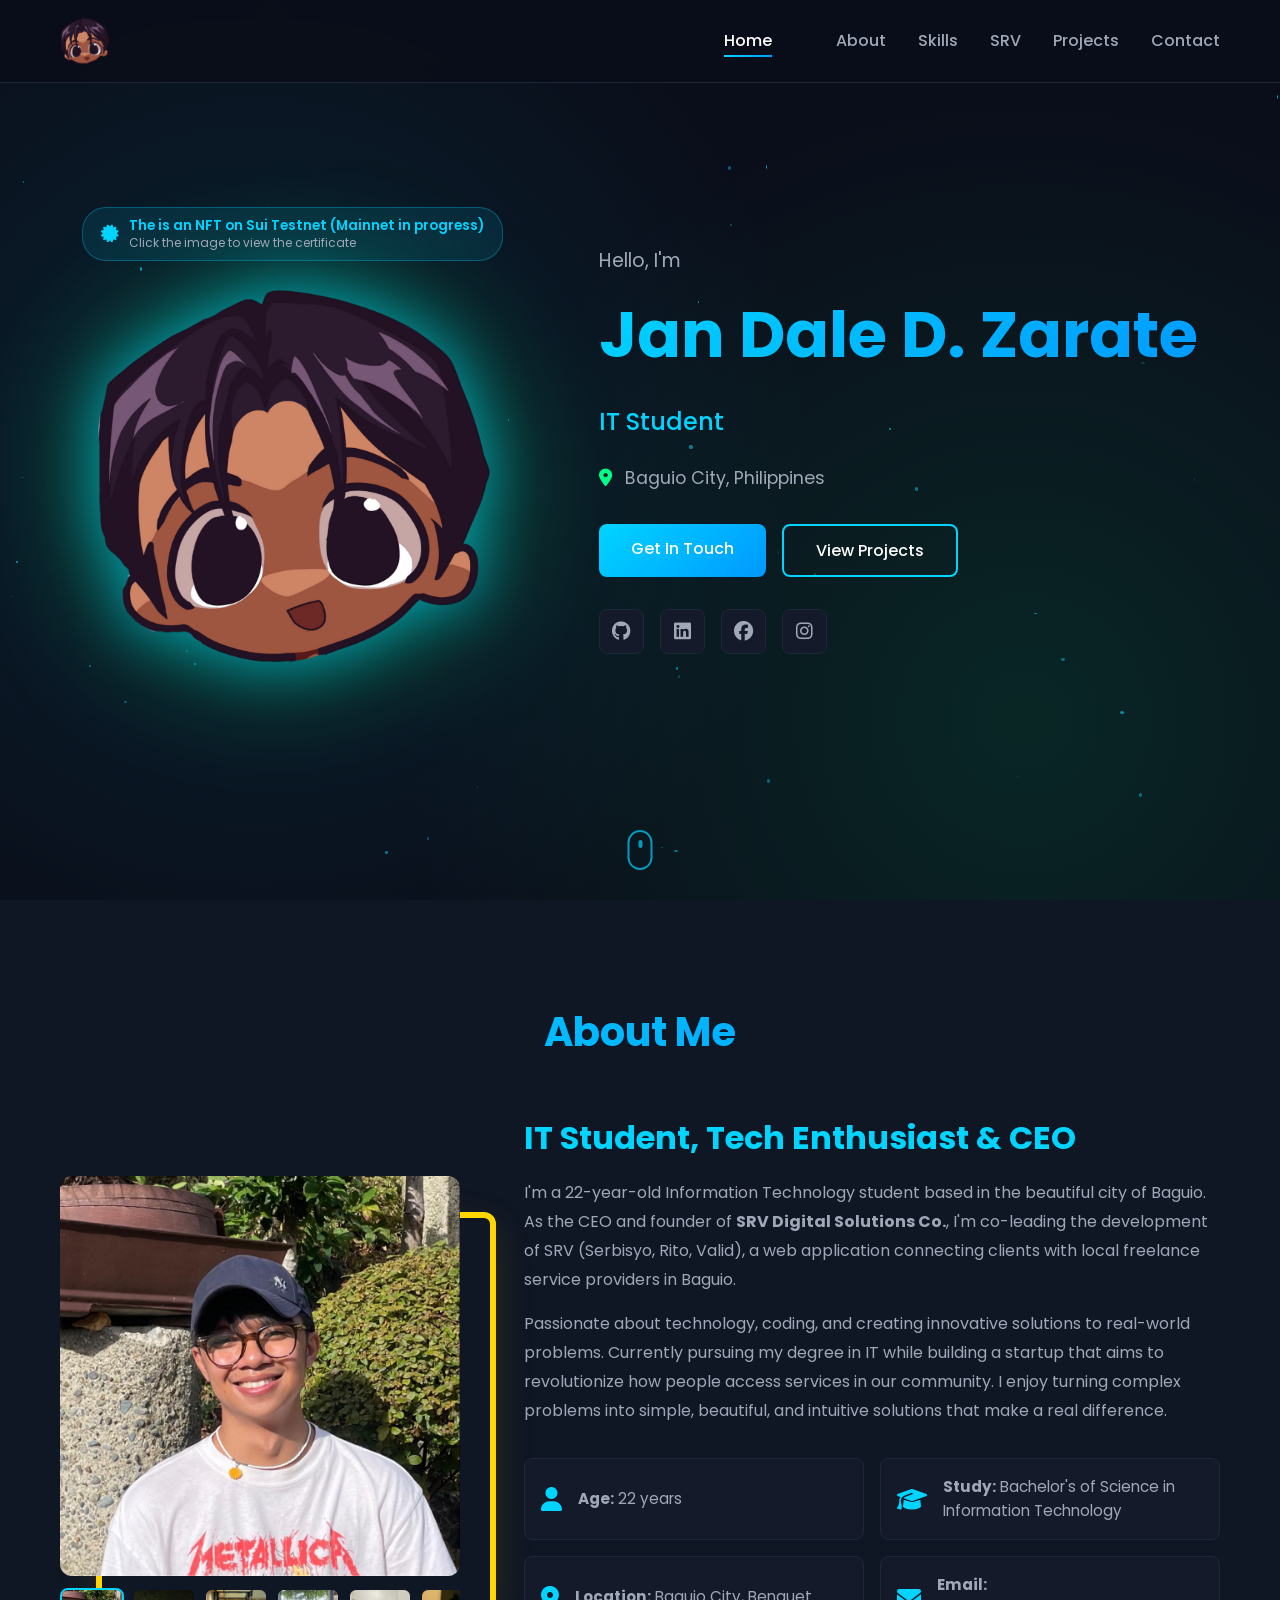
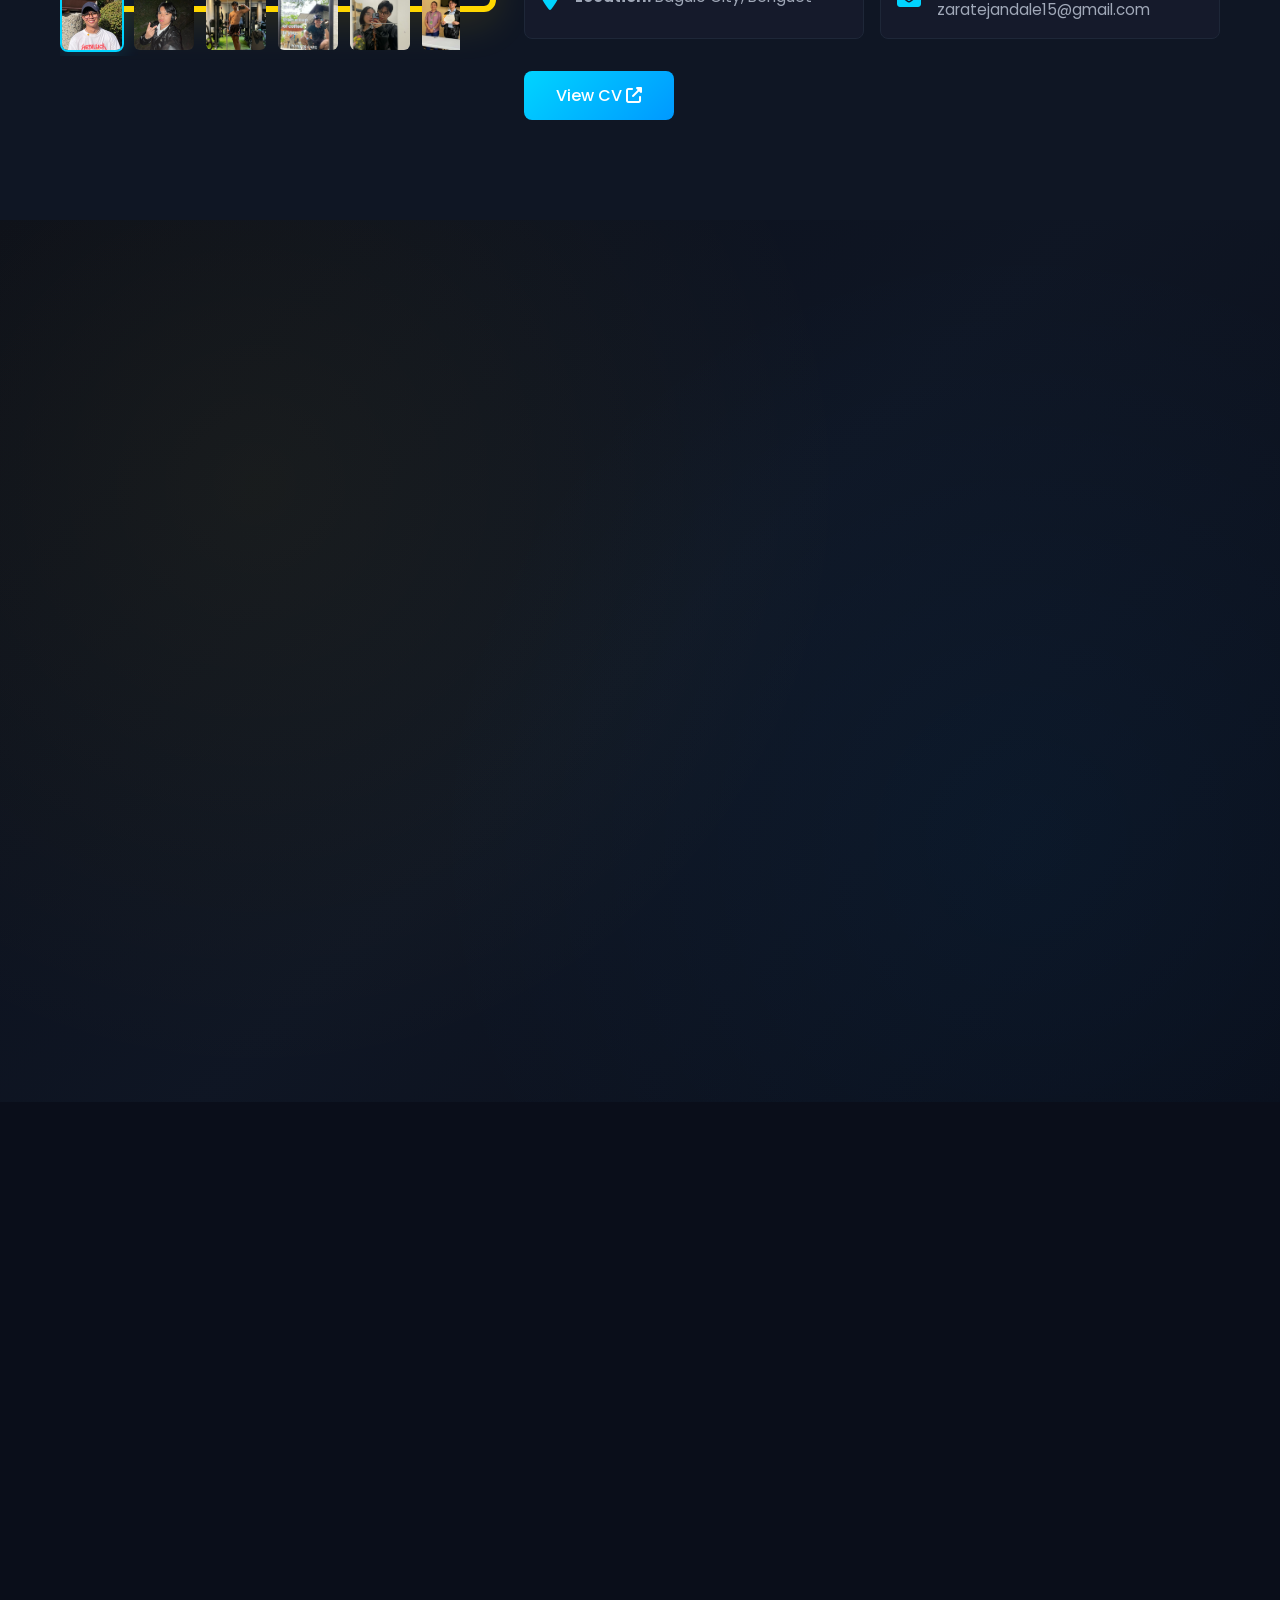
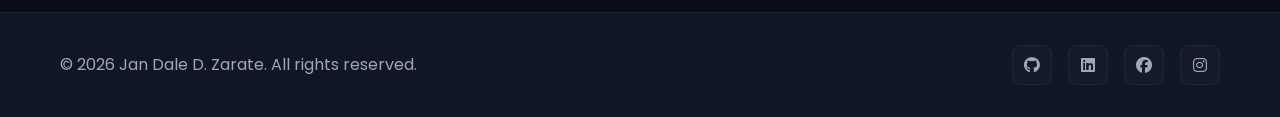
==== index.html @ 544f4995 "added a heart theme mode for my girlfriend" ====
<!DOCTYPE html>
<html lang="en">
<head>
    <meta charset="UTF-8">
    <meta name="viewport" content="width=device-width, initial-scale=1.0">
    <title>Jan Dale D. Zarate | Portfolio</title>
    <meta name="description" content="Personal portfolio of an IT student from Baguio City">
    
    <!-- Google Fonts -->
    <link rel="preconnect" href="https://fonts.googleapis.com">
    <link rel="preconnect" href="https://fonts.gstatic.com" crossorigin>
    <link href="https://fonts.googleapis.com/css2?family=Poppins:wght@300;400;500;600;700&display=swap" rel="stylesheet">
    
    <!-- Font Awesome -->
    <link rel="stylesheet" href="https://cdnjs.cloudflare.com/ajax/libs/font-awesome/6.4.0/css/all.min.css">
    
    <!-- AOS Animation Library -->
    <link href="https://unpkg.com/aos@2.3.1/dist/aos.css" rel="stylesheet">
    
    <!-- Custom CSS -->
    <link rel="stylesheet" href="styles.css">
    <link rel="stylesheet" href="romantic-theme.css">
    <!-- Favicons (place your files in assets/pictures/) -->
    <link rel="icon" href="assets/pictures/favicon.ico" type="image/x-icon">
    <link rel="icon" href="assets/pictures/favicon.png" type="image/png">
    <link rel="apple-touch-icon" href="assets/pictures/logo.png">
</head>
<body>
    <!-- Navigation -->
    <nav class="navbar" id="navbar">
        <div class="container">
            <div class="nav-logo">
                <a href="#home">
                    <img src="assets/pictures/logo.png" alt="JD logo" class="nav-logo-img">
                    
                </a>
            </div>
            <div class="nav-menu" id="navMenu">
                <ul class="nav-list">
                    <li><a href="#home" class="nav-link">Home</a></li>
                    <li><a href="love-letters.html" class="nav-link love-letters-link" style="display: none;">
                        <i class="fas fa-heart"></i> Love Letters
                    </a></li>
                    <li><a href="#about" class="nav-link">About</a></li>
                    <li><a href="#skills" class="nav-link">Skills</a></li>
                    <li><a href="#srv" class="nav-link srv-link">SRV</a></li>
                    <li><a href="#projects" class="nav-link">Projects</a></li>
                    <li><a href="#contact" class="nav-link">Contact</a></li>
                </ul>
            </div>
            <div class="nav-toggle" id="navToggle">
                <span></span>
                <span></span>
                <span></span>
            </div>
        </div>
    </nav>

    <!-- Hero Section -->
    <section id="home" class="hero">
        <div class="hero-particles"></div>
        <div class="container">
            <div class="hero-logo-container">
                <a href="https://suiscan.xyz/testnet/object/0x53a570961334e517cfef15e703ef300e6d59da322eaa6bd4763d19e329b8a52c/tx-blocks" target="_blank" rel="noopener" class="nft-badge" data-aos="fade-down">
                    <i class="fas fa-certificate"></i>
                    <div class="nft-badge-content">
                        <span class="nft-badge-title">The is an NFT on Sui Testnet (Mainnet in progress)</span>
                        <span class="nft-badge-status">Click the image to view the certificate</span>
                    </div>
                </a>

                <a class="hero-logo-link" href="https://suiscan.xyz/testnet/object/0x53a570961334e517cfef15e703ef300e6d59da322eaa6bd4763d19e329b8a52c/tx-blocks" target="_blank" rel="noopener" aria-label="Open NFT certificate on SuiScan">
                    <img src="assets/pictures/logo.png" alt="JD Logo" class="hero-logo not-visible" loading="lazy" decoding="async" fetchpriority="low">
                </a>

                <div class="hero-logo-note">
                    <a href="https://suiscan.xyz/testnet/object/0x53a570961334e517cfef15e703ef300e6d59da322eaa6bd4763d19e329b8a52c/tx-blocks" target="_blank" rel="noopener"></a>
                </div>
            </div>
            <div class="hero-content" data-aos="fade-up">
                <p class="hero-subtitle">Hello, I'm</p>
                <h1 class="hero-title">Jan Dale D. Zarate</h1>
                <p class="hero-description">
                    <span class="typing-text"></span>
                </p>
                <p class="hero-location">
                    <i class="fas fa-map-marker-alt"></i> Baguio City, Philippines
                </p>
                <div class="hero-buttons">
                    <a href="#contact" class="btn btn-primary">Get In Touch</a>
                    <a href="#projects" class="btn btn-secondary">View Projects</a>
                </div>
                <div class="social-links">
                    <a href="https://github.com/jadolation" target="_blank" aria-label="GitHub"><i class="fab fa-github"></i></a>
                    <a href="https://www.linkedin.com/in/jan-dale-zarate-1bbb67188/" target="_blank" aria-label="LinkedIn"><i class="fab fa-linkedin"></i></a>
                    <a href="https://www.facebook.com/jandale.ii/" target="_blank" aria-label="Facebook"><i class="fab fa-facebook"></i></a>
                    <a href="https://www.instagram.com/jadolation/" target="_blank" aria-label="Instagram"><i class="fab fa-instagram"></i></a>
                </div>
            </div>
        </div>
        <div class="scroll-indicator">
            <a href="#about">
                <div class="mouse">
                    <div class="wheel"></div>
                </div>
            </a>
        </div>
    </section>

    <!-- About Section -->
    <section id="about" class="about">
        <div class="container">
            <h2 class="section-title" data-aos="fade-up">About Me</h2>
            <div class="about-content">
                <div class="about-image" data-aos="fade-right">
                    <div class="about-image-wrapper">
                        <div class="carousel" id="aboutCarousel">
                            <div class="carousel-display">
                                <img src="assets/pictures/jd2.jpg" alt="Profile Picture" class="carousel-main" id="carouselMain">
                                <div class="about-image-border" id="aboutImageBorder"></div>
                            </div>
                            <div class="carousel-thumbs" id="carouselThumbs" aria-label="Profile picture thumbnails">
                                <button class="thumb" data-src="assets/pictures/jd2.jpg" aria-label="Show picture 1"><img src="assets/pictures/jd2.jpg" alt=""></button>
                                <button class="thumb" data-src="assets/pictures/jd3.jpg" aria-label="Show picture 2"><img src="assets/pictures/jd3.jpg" alt=""></button>
                                <button class="thumb" data-src="assets/pictures/jd4.jpg" aria-label="Show picture 3"><img src="assets/pictures/jd4.jpg" alt=""></button>
                                <button class="thumb" data-src="assets/pictures/jd5.jpg" aria-label="Show picture 4"><img src="assets/pictures/jd5.jpg" alt=""></button>
                                <button class="thumb" data-src="assets/pictures/jd6.jpg" aria-label="Show picture 5"><img src="assets/pictures/jd6.jpg" alt=""></button>
                                <button class="thumb" data-src="assets/pictures/jd7.jpg" aria-label="Show picture 6"><img src="assets/pictures/jd7.jpg" alt=""></button>
                                <button class="thumb" data-src="assets/pictures/jd8.jpg" aria-label="Show picture 7"><img src="assets/pictures/jd8.jpg" alt=""></button>
                                <button class="thumb" data-src="assets/pictures/jd.jpg" aria-label="Show picture 8"><img src="assets/pictures/profilePic.jpg" alt=""></button>
                            </div>
                        </div>
                    </div>
                </div>
                <div class="about-text" data-aos="fade-left">
                    <h3>IT Student, Tech Enthusiast & CEO</h3>
                    <p>
                        I'm a 22-year-old Information Technology student based in the beautiful city of Baguio. 
                        As the CEO and founder of <strong>SRV Digital Solutions Co.</strong>, I'm co-leading the development of SRV (Serbisyo, Rito, Valid), 
                        a web application connecting clients with local freelance service providers in Baguio.
                    </p>
                    <p>
                        Passionate about technology, coding, and creating innovative solutions to real-world problems. 
                        Currently pursuing my degree in IT while building a startup that aims to revolutionize how people 
                        access services in our community. I enjoy turning complex problems into simple, beautiful, and 
                        intuitive solutions that make a real difference.
                    </p>
                    <div class="about-info">
                        <div class="info-item">
                            <i class="fas fa-user"></i>
                            <span><strong>Age:</strong> 22 years</span>
                        </div>
                        <div class="info-item">
                            <i class="fas fa-graduation-cap"></i>
                            <span><strong>Study:</strong> Bachelor's of Science in Information Technology</span>
                        </div>
                        <div class="info-item">
                            <i class="fas fa-map-marker-alt"></i>
                            <span><strong>Location:</strong> Baguio City, Benguet</span>
                        </div>
                        <div class="info-item">
                            <i class="fas fa-envelope"></i>
                            <span><strong>Email:</strong> zaratejandale15@gmail.com</span>
                        </div>
                    </div>
                    <a href="assets/documents/Jan Dale Zarate - CV.pdf" class="btn btn-primary" target="_blank" rel="noopener noreferrer">View CV <i class="fas fa-external-link-alt"></i></a>
                </div>
            </div>
        </div>
    </section>

    <!-- SRV Startup Section -->
    <section id="srv" class="srv-section">
        <div class="container">
            <div class="srv-header" data-aos="fade-up">
                <div class="srv-logo-placeholder">
                    <img src="assets/pictures/srv-logo.png" alt="SRV Logo" class="srv-logo">
                </div>
                <h2 class="section-title srv-title">SRV: Serbisyo, Rito, Valid</h2>
                <p class="srv-tagline">Your Local Service Connection in Baguio</p>
            </div>

            <div class="srv-content">
                <!-- Consolidated Summary -->
                <div class="srv-card srv-summary" data-aos="fade-up" data-aos-delay="100">
                    <p class="srv-intro">
                        <strong>SRV (Serbisyo, Rito, Valid)</strong> is a blockchain-powered marketplace connecting clients with local freelance service providers in Baguio City. 
                        Developed by <strong>SRV Digital Solutions Co.</strong>, the platform features service discovery, provider profiles, booking systems, and a unique vouching mechanism where users stake coins to build provider trust.
                    </p>
                    <div class="srv-highlights">
                        <div class="srv-highlight-item">
                            <i class="fas fa-link"></i>
                            <span><strong>Blockchain Trust:</strong> Staking-based vouching system with smart contracts</span>
                        </div>
                        <div class="srv-highlight-item">
                            <i class="fas fa-map-marker-alt"></i>
                            <span><strong>Categories:</strong> Home repairs, auto services, tech support, cleaning, beauty, delivery, tutoring</span>
                        </div>
                        <div class="srv-highlight-item">
                            <i class="fas fa-wallet"></i>
                            <span><strong>Payments:</strong> Cash & GCash with blockchain integration on test networks</span>
                        </div>
                        <div class="srv-highlight-item">
                            <i class="fas fa-rocket"></i>
                            <span><strong>Status:</strong> Currently in development, preparing for Baguio market launch</span>
                        </div>
                    </div>
                    <div class="srv-cta">
                        <a href="https://srvpinoy.com/" class="btn btn-srv" target="_blank" rel="noopener noreferrer">Learn More About SRV <i class="fas fa-external-link-alt"></i></a>
                    </div>
                </div>
            </div>
        </div>
    </section>

      <!-- Skills Section -->
    <section id="skills" class="skills">
        <div class="container">
            <h2 class="section-title" data-aos="fade-up">Skills & Technologies</h2>
            <p class="section-subtitle" data-aos="fade-up">Here are some technologies I've been working with</p>
            
            <div class="skills-grid">
                <!-- Programming & Markup Languages -->
                <div class="skill-category" data-aos="fade-up" data-aos-delay="100">
                    <h3><i class="fas fa-code"></i> Programming & Markup Languages</h3>
                    <div class="skill-items">
                        <div class="skill-item">
                            <div class="skill-icon"><i class="fas fa-code"></i></div>
                            <span>Java</span>
                        </div>
                        <div class="skill-item">
                            <div class="skill-icon"><i class="fab fa-html5"></i></div>
                            <span>HTML</span>
                        </div>
                        <div class="skill-item">
                            <div class="skill-icon"><i class="fas fa-code"></i></div>
                            <span>TypeScript</span>
                        </div>
                    </div>
                </div>

                <!-- Tools and Technologies -->
                <div class="skill-category" data-aos="fade-up" data-aos-delay="200">
                    <h3><i class="fas fa-tools"></i> Tools & Technologies</h3>
                    <div class="skill-items">
                        <div class="skill-item">
                            <div class="skill-icon"><i class="fab fa-git-alt"></i></div>
                            <span>Git & GitHub</span>
                        </div>
                        <div class="skill-item">
                            <div class="skill-icon"><i class="fab fa-docker"></i></div>
                            <span>Docker</span>
                        </div>
                    </div>
                </div>

                <!-- Framework -->
                <div class="skill-category" data-aos="fade-up" data-aos-delay="300">
                    <h3><i class="fas fa-layer-group"></i> Framework</h3>
                    <div class="skill-items">
                        <div class="skill-item">
                            <div class="skill-icon"><i class="fab fa-react"></i></div>
                            <span>React Native</span>
                        </div>
                    </div>
                </div>

                <!-- Other Relevant Skills -->
                <div class="skill-category" data-aos="fade-up" data-aos-delay="400">
                    <h3><i class="fas fa-star"></i> Other Relevant Skills</h3>
                    <div class="skill-items">
                        <div class="skill-item">
                            <div class="skill-icon"><i class="fas fa-paint-brush"></i></div>
                            <span>User Interface Designing</span>
                        </div>
                        <div class="skill-item">
                            <div class="skill-icon"><i class="fas fa-robot"></i></div>
                            <span>Prompt Engineering</span>
                        </div>
                        <div class="skill-item">
                            <div class="skill-icon"><i class="fas fa-link"></i></div>
                            <span>Blockchain Fundamentals</span>
                        </div>
                        <div class="skill-item">
                            <div class="skill-icon"><i class="fas fa-project-diagram"></i></div>
                            <span>Agile Methodology</span>
                        </div>
                        <div class="skill-item">
                            <div class="skill-icon"><i class="fas fa-layer-group"></i></div>
                            <span>Object Oriented Programming</span>
                        </div>
                    </div>
                </div>

                <!-- Soft Skills -->
                <div class="skill-category" data-aos="fade-up" data-aos-delay="500">
                    <h3><i class="fas fa-user-friends"></i> Soft Skills</h3>
                    <div class="skill-items">
                        <div class="skill-item">
                            <div class="skill-icon"><i class="fas fa-tasks"></i></div>
                            <span>Project Management</span>
                        </div>
                        <div class="skill-item">
                            <div class="skill-icon"><i class="fas fa-brain"></i></div>
                            <span>Critical Thinking</span>
                        </div>
                        <div class="skill-item">
                            <div class="skill-icon"><i class="fas fa-book-reader"></i></div>
                            <span>Curiosity & Continuous Learning</span>
                        </div>
                        <div class="skill-item">
                            <div class="skill-icon"><i class="fas fa-lightbulb"></i></div>
                            <span>Problem Solving</span>
                        </div>
                        <div class="skill-item">
                            <div class="skill-icon"><i class="fas fa-handshake"></i></div>
                            <span>Collaboration & Teamwork</span>
                        </div>
                        <div class="skill-item">
                            <div class="skill-icon"><i class="fas fa-chess-king"></i></div>
                            <span>Leadership</span>
                        </div>
                    </div>
                </div>
            </div>
        </div>
    </section>

    <!-- Projects Section -->
    <section id="projects" class="projects">
        <div class="container">
            <h2 class="section-title" data-aos="fade-up">Featured Projects</h2>
            <p class="section-subtitle" data-aos="fade-up">Some things I've built</p>
            <div class="projects-automation-note" data-aos="fade-up">
                <i class="fas fa-sync-alt"></i>
                <p>This section is automatically updated via GitHub Actions CI/CD pipeline. Projects are synced hourly from my GitHub repositories—no manual input needed!</p>
            </div>
            
            <div class="projects-grid">
                <!-- Project 1 -->
                <div class="project-card" data-aos="fade-up" data-aos-delay="100">
                    <div class="project-image">
                        <img src="https://via.placeholder.com/600x400" alt="Project 1">
                        <div class="project-overlay">
                            <div class="project-links">
                                <a href="#" target="_blank" class="project-link"><i class="fab fa-github"></i></a>
                                <a href="#" target="_blank" class="project-link"><i class="fas fa-external-link-alt"></i></a>
                            </div>
                        </div>
                    </div>
                    <div class="project-content">
                        <h3>Project Title 1</h3>
                        <p>Brief description of your project. What problem does it solve? What technologies did you use?</p>
                        <div class="project-tags">
                            <span class="tag">React</span>
                            <span class="tag">Node.js</span>
                            <span class="tag">MongoDB</span>
                        </div>
                    </div>
                </div>

                <!-- Project 2 -->
                <div class="project-card" data-aos="fade-up" data-aos-delay="200">
                    <div class="project-image">
                        <img src="https://via.placeholder.com/600x400" alt="Project 2">
                        <div class="project-overlay">
                            <div class="project-links">
                                <a href="#" target="_blank" class="project-link"><i class="fab fa-github"></i></a>
                                <a href="#" target="_blank" class="project-link"><i class="fas fa-external-link-alt"></i></a>
                            </div>
                        </div>
                    </div>
                    <div class="project-content">
                        <h3>Project Title 2</h3>
                        <p>Brief description of your project. What problem does it solve? What technologies did you use?</p>
                        <div class="project-tags">
                            <span class="tag">HTML</span>
                            <span class="tag">CSS</span>
                            <span class="tag">JavaScript</span>
                        </div>
                    </div>
                </div>

                <!-- Project 3 -->
                <div class="project-card" data-aos="fade-up" data-aos-delay="300">
                    <div class="project-image">
                        <img src="https://via.placeholder.com/600x400" alt="Project 3">
                        <div class="project-overlay">
                            <div class="project-links">
                                <a href="#" target="_blank" class="project-link"><i class="fab fa-github"></i></a>
                                <a href="#" target="_blank" class="project-link"><i class="fas fa-external-link-alt"></i></a>
                            </div>
                        </div>
                    </div>
                    <div class="project-content">
                        <h3>Project Title 3</h3>
                        <p>Brief description of your project. What problem does it solve? What technologies did you use?</p>
                        <div class="project-tags">
                            <span class="tag">Python</span>
                            <span class="tag">Flask</span>
                            <span class="tag">SQL</span>
                        </div>
                    </div>
                </div>
            </div>
        </div>
    </section>

    <!-- Contact Section -->
    <section id="contact" class="contact">
        <div class="container">
            <h2 class="section-title" data-aos="fade-up">Get In Touch</h2>
            <p class="section-subtitle" data-aos="fade-up">Have a question or want to work together?</p>
            
            <div class="contact-content">
                <div class="contact-info" data-aos="fade-right">
                    <div class="contact-item">
                        <div class="contact-icon">
                            <i class="fas fa-map-marker-alt"></i>
                        </div>
                        <div class="contact-details">
                            <h4>Location</h4>
                            <p>Baguio City, Philippines</p>
                        </div>
                    </div>
                    <div class="contact-item">
                        <div class="contact-icon">
                            <i class="fas fa-envelope"></i>
                        </div>
                        <div class="contact-details">
                            <h4>Email</h4>
                            <p>zaratejandale15@gmail.com</p>
                        </div>
                    </div>
                    <div class="contact-item">
                        <div class="contact-icon">
                            <i class="fas fa-phone"></i>
                        </div>
                        <div class="contact-details">
                            <h4>Phone</h4>
                            <p>+63 939 753 5636</p>
                        </div>
                    </div>
                </div>

                <form class="contact-form" data-aos="fade-left">
                    <div class="form-group">
                        <input type="text" id="name" name="name" placeholder="Jan Dale D. Zarate" required>
                    </div>
                    <div class="form-group">
                        <input type="email" id="email" name="email" placeholder="zaratejandale15@gmail.com" required>
                    </div>
                    <div class="form-group">
                        <input type="text" id="subject" name="subject" placeholder="Subject" required>
                    </div>
                    <div class="form-group">
                        <textarea id="message" name="message" rows="5" placeholder="Your Message" required></textarea>
                    </div>
                    <button type="submit" class="btn btn-primary">Send Message <i class="fas fa-paper-plane"></i></button>
                </form>
            </div>
        </div>
    </section>

   <!-- Footer -->
    <footer class="footer">
        <div class="container">
            <div class="footer-content">
                <p>&copy; 2026 Jan Dale D. Zarate. All rights reserved.</p>
                <div class="footer-social">
                    <a href="https://github.com/jadolation" target="_blank" aria-label="GitHub"><i class="fab fa-github"></i></a>
                    <a href="https://www.linkedin.com/in/jan-dale-zarate-1bbb67188/" target="_blank" aria-label="LinkedIn"><i class="fab fa-linkedin"></i></a>
                    <a href="https://www.facebook.com/jandale.ii/" target="_blank" aria-label="Facebook"><i class="fab fa-facebook"></i></a>
                    <a href="https://www.instagram.com/jadolation/" target="_blank" aria-label="Instagram"><i class="fab fa-instagram"></i></a>
                </div>
            </div>
        </div>
    </footer>
    <!-- AOS Animation Library -->
    <script src="https://unpkg.com/aos@2.3.1/dist/aos.js"></script>
    
    <!-- Romantic Content -->
    <script src="romantic-content.js"></script>
    
    <!-- Custom JavaScript -->
    <script src="script.js"></script>

    <!-- Logo Modal (added for interactivity) -->
    <div id="logoModal" class="logo-modal" aria-hidden="true">
        <div class="logo-modal-backdrop" data-close="true"></div>
        <div class="logo-modal-content" role="dialog" aria-modal="true" aria-label="Logo viewer">
            <button class="logo-modal-close" aria-label="Close logo viewer">×</button>
            <img src="assets/pictures/logo.png" alt="JD Logo Large" class="logo-modal-image">
        </div>
    </div>
</body>
</html>
---- styles.css ----
/* CSS Vars & Reset */
:root {
    /* Colors */
    --primary-color: #00d4ff;
    --secondary-color: #0099ff;
    --accent-color: #00ff88;
    --bg-primary: #0a0e1a;
    --bg-secondary: #0f1624;
    --bg-card: #151a2b;
    --text-primary: #ffffff;
    --text-secondary: #a0a8b8;
    --border-color: #1e2738;
    
    /* SRV Yellow Theme */
    --srv-yellow: #ffd700;
    --srv-yellow-light: #ffe34d;
    --srv-yellow-dark: #ccac00;
    --srv-blue: #0099ff;
    --srv-gradient: linear-gradient(135deg, var(--srv-yellow), var(--srv-blue));
    --srv-glow: 0 0 20px rgba(255, 215, 0, 0.3);
    
    /* Gradients */
    --gradient-primary: linear-gradient(135deg, var(--primary-color), var(--secondary-color));
    --gradient-accent: linear-gradient(135deg, var(--accent-color), var(--primary-color));
    
    /* Shadows */
    --shadow-sm: 0 2px 8px rgba(0, 0, 0, 0.2);
    --shadow-md: 0 4px 16px rgba(0, 0, 0, 0.3);
    --shadow-lg: 0 8px 32px rgba(0, 0, 0, 0.4);
    --shadow-glow: 0 0 20px rgba(0, 212, 255, 0.3);
    
    /* Spacing */
    --container-width: 1200px;
    --section-padding: 100px 0;
    
    /* Transitions */
    --transition: all 0.3s ease;
}

body.romantic-theme {
    --primary-color: #ff6b9d;
    --secondary-color: #ff8fab;
    --accent-color: #ffd6e8;
    --bg-primary: #fff0f6;
    --bg-secondary: #ffe4f1;
    --bg-card: #ffffff;
    --text-primary: #4a1942;
    --text-secondary: #8b5f83;
    --border-color: #ffb3d9;
    
    --srv-yellow: #ff85c0;
    --srv-yellow-light: #ffa8d3;
    --srv-yellow-dark: #ff6baf;
    --srv-blue: #ff8fab;
    --srv-gradient: linear-gradient(135deg, #ff85c0, #ff8fab);
    --srv-glow: 0 0 20px rgba(255, 107, 157, 0.3);
    
    --gradient-primary: linear-gradient(135deg, #ff6b9d, #ff8fab, #ffa8d3);
    --gradient-accent: linear-gradient(135deg, #ffd6e8, #ff6b9d);
    
    --shadow-sm: 0 2px 8px rgba(255, 107, 157, 0.15);
    --shadow-md: 0 4px 16px rgba(255, 107, 157, 0.2);
    --shadow-lg: 0 8px 32px rgba(255, 107, 157, 0.25);
    --shadow-glow: 0 0 20px rgba(255, 107, 157, 0.4);
}

body.romantic-theme::before {
    content: '';
    position: fixed;
    top: 0;
    left: 0;
    width: 100%;
    height: 100%;
    background: 
        radial-gradient(circle at 20% 20%, rgba(255, 182, 193, 0.1) 0%, transparent 50%),
        radial-gradient(circle at 80% 80%, rgba(255, 107, 157, 0.08) 0%, transparent 50%),
        radial-gradient(circle at 50% 50%, rgba(255, 192, 203, 0.05) 0%, transparent 50%);
    pointer-events: none;
    z-index: 0;
}

body.romantic-theme .hero,
body.romantic-theme .about,
body.romantic-theme .skills,
body.romantic-theme .srv-section,
body.romantic-theme .projects,
body.romantic-theme .contact {
    position: relative;
    z-index: 1;
}

* {
    margin: 0;
    padding: 0;
    box-sizing: border-box;
}

html {
    scroll-behavior: smooth;
    overflow-x: hidden;
}

body {
    font-family: 'Poppins', sans-serif;
    background-color: var(--bg-primary);
    color: var(--text-primary);
    line-height: 1.6;
    overflow-x: hidden;
}

a {
    text-decoration: none;
    color: inherit;
}

ul {
    list-style: none;
}

img {
    max-width: 100%;
    height: auto;
    display: block;
}

     /* Utility Classes */
.container {
    max-width: var(--container-width);
    margin: 0 auto;
    padding: 0 20px;
}

.section-title {
    font-size: 2.5rem;
    font-weight: 700;
    text-align: center;
    margin-bottom: 1rem;
    background: var(--gradient-primary);
    -webkit-background-clip: text;
    -webkit-text-fill-color: transparent;
    background-clip: text;
}

.section-subtitle {
    text-align: center;
    color: var(--text-secondary);
    font-size: 1.1rem;
    margin-bottom: 3rem;
}

.accent {
    color: var(--accent-color);
}

/* Buttons */
.btn {
    display: inline-block;
    padding: 12px 32px;
    border-radius: 8px;
    font-weight: 500;
    transition: var(--transition);
    cursor: pointer;
    border: none;
    font-size: 1rem;
}

.btn-primary {
    background: var(--gradient-primary);
    color: var(--text-primary);
}

.btn-primary:hover {
    transform: translateY(-2px);
    box-shadow: var(--shadow-glow);
}

.btn-secondary {
    background: transparent;
    color: var(--text-primary);
    border: 2px solid var(--primary-color);
}

.btn-secondary:hover {
    background: var(--primary-color);
    transform: translateY(-2px);
}

 /* Navigation */
.navbar {
    position: fixed;
    top: 0;
    left: 0;
    width: 100%;
    background: rgba(10, 14, 26, 0.95);
    backdrop-filter: blur(10px);
    z-index: 1000;
    padding: 1rem 0;
    border-bottom: 1px solid var(--border-color);
    transition: var(--transition);
}

.navbar.scrolled {
    box-shadow: var(--shadow-md);
}

.navbar .container {
    display: flex;
    justify-content: space-between;
    align-items: center;
}

.nav-logo a {
    font-size: 1.8rem;
    font-weight: 700;
    background: var(--gradient-primary);
    -webkit-background-clip: text;
    -webkit-text-fill-color: transparent;
    background-clip: text;
}

/* Logo image styling */
.nav-logo-img {
    height: 50px;
    width: auto;
    display: inline-block;
    vertical-align: middle;
    transition: transform 250ms ease, filter 250ms ease, box-shadow 250ms ease;
    will-change: transform, filter;
}

/* Keep glow on hover/focus but remove continuous sway */
.nav-logo a:hover .nav-logo-img,
.nav-logo a:focus .nav-logo-img,
.nav-logo a:focus-visible .nav-logo-img {
    transform: translateX(6px) scale(1.03);
    filter: drop-shadow(0 0 12px rgba(0,212,255,0.9)) drop-shadow(0 0 24px rgba(0,255,136,0.6));
}

.nav-logo-text {
    display: inline-block;
    margin-left: 8px;
    font-weight: 700;
    background: var(--gradient-primary);
    -webkit-background-clip: text;
    -webkit-text-fill-color: transparent;
    background-clip: text;
}

.nav-list {
    display: flex;
    gap: 2rem;
}

.nav-link {
    position: relative;
    color: var(--text-secondary);
    transition: var(--transition);
    font-weight: 500;
}

.nav-link::after {
    content: '';
    position: absolute;
    bottom: -5px;
    left: 0;
    width: 0;
    height: 2px;
    background: var(--gradient-primary);
    transition: var(--transition);
}

.nav-link:hover,
.nav-link.active {
    color: var(--text-primary);
}

.nav-link:hover::after,
.nav-link.active::after {
    width: 100%;
}

.nav-toggle {
    display: none;
    flex-direction: column;
    gap: 5px;
    cursor: pointer;
}

.nav-toggle span {
    width: 25px;
    height: 3px;
    background: var(--text-primary);
    border-radius: 2px;
    transition: var(--transition);
}

 /* Hero */
.hero {
    position: relative;
    min-height: 100vh;
    display: flex;
    align-items: center;
    padding: var(--section-padding);
    overflow: hidden;
}

.hero-particles {
    position: absolute;
    top: 0;
    left: 0;
    width: 100%;
    height: 100%;
    background: 
        radial-gradient(circle at 20% 50%, rgba(0, 212, 255, 0.1) 0%, transparent 50%),
        radial-gradient(circle at 80% 80%, rgba(0, 255, 136, 0.1) 0%, transparent 50%);
    z-index: 0;
}

.hero .container {
    display: flex;
    align-items: center;
    gap: 6rem; /* increase desktop spacing between image and text */
    justify-content: space-between;
}

.hero-logo-container {
    position: relative;
    z-index: 1;
    flex-shrink: 0;
    display: flex;
    flex-direction: column;
    align-items: center;
    gap: 1rem;
}

.nft-badge {
    display: inline-flex;
    align-items: center;
    gap: 0.625rem;
    padding: 0.625rem 1.125rem;
    background: rgba(0, 212, 255, 0.1);
    border: 1px solid rgba(0, 212, 255, 0.3);
    border-radius: 24px;
    color: var(--text-primary);
    font-size: 0.85rem;
    text-decoration: none;
    transition: var(--transition);
    backdrop-filter: blur(8px);
    position: relative;
    z-index: 1101;
}

.nft-badge:hover {
    background: rgba(0, 212, 255, 0.18);
    border-color: rgba(0, 212, 255, 0.5);
    transform: translateY(-2px);
    box-shadow: 0 8px 20px rgba(0, 212, 255, 0.2);
}

.nft-badge i {
    color: var(--primary-color);
    font-size: 1.1rem;
    animation: pulse-glow 2s ease-in-out infinite;
}

@keyframes pulse-glow {
    0%, 100% { opacity: 1; transform: scale(1); }
    50% { opacity: 0.7; transform: scale(1.1); }
}

.nft-badge-content {
    display: flex;
    flex-direction: column;
    gap: 0.125rem;
}

.nft-badge-title {
    font-weight: 600;
    color: var(--primary-color);
    line-height: 1.2;
}

.nft-badge-status {
    font-size: 0.75rem;
    color: var(--text-secondary);
    line-height: 1.2;
}

@media (max-width: 480px) {
    .nft-badge {
        margin-top: 30px;
    }
}

.hero-logo-button {
    background: transparent;
    border: none;
    padding: 0;
    cursor: pointer;
    display: inline-block;
    border-radius: 8px;
}

.hero-logo-button:focus {
    outline: 3px solid rgba(0,212,255,0.25);
}

.hero-logo {
    width: 400px;
    height: 400px;
    object-fit: contain;
    filter: drop-shadow(0 0 30px rgba(0, 212, 255, 0.6))
            drop-shadow(0 0 60px rgba(0, 255, 136, 0.4));
    animation: sway 4s ease-in-out infinite, glow 2s ease-in-out infinite alternate;
    will-change: transform, filter;
    transition: transform 180ms ease, filter 180ms ease;
}

/* Pause heavy animations/filters until hero image is visible to improve initial performance */
.hero-logo.not-visible {
    animation-play-state: paused !important;
    animation: none !important;
    filter: none !important;
    will-change: auto !important;
}

@keyframes sway {
    0% {
        transform: translateX(-20px) rotate(-2deg);
    }
    50% {
        transform: translateX(20px) rotate(2deg);
    }
    100% {
        transform: translateX(-20px) rotate(-2deg);
    }
}

@keyframes glow {
    0% {
        filter: drop-shadow(0 0 30px rgba(0, 212, 255, 0.6))
                drop-shadow(0 0 60px rgba(0, 255, 136, 0.4));
    }
    100% {
        filter: drop-shadow(0 0 50px rgba(0, 212, 255, 0.9))
                drop-shadow(0 0 80px rgba(0, 255, 136, 0.6))
                drop-shadow(0 0 100px rgba(0, 153, 255, 0.5));
    }
}

/* Mobile slide animation (left to right) */
@keyframes slideHorizontal {
    0% {
        transform: translateX(-30px);
    }
    50% {
        transform: translateX(30px);
    }
    100% {
        transform: translateX(-30px);
    }
}

.hero-content {
    position: relative;
    z-index: 1;
    max-width: 700px;
}

/* Hover/focus interaction: stronger scale and glow */
.hero-logo-button:hover .hero-logo,
.hero-logo-button:focus .hero-logo {
    transform: scale(1.06);
    filter: drop-shadow(0 0 80px rgba(0, 212, 255, 1)) drop-shadow(0 0 100px rgba(0,255,136,0.75));
    /* Hold the glow and pause sway while hovered/focused */
    animation-play-state: paused;
}

/* Make the button draggable pointer-friendly */
.hero-logo-button {
    touch-action: none;
}

.hero-logo-button.dragging {
    cursor: grabbing;
}

/* Quick spark animation when clicked */
@keyframes spark {
    0% { transform: scale(1) rotate(0deg); filter: drop-shadow(0 0 40px rgba(0,212,255,0.85)); }
    40% { transform: scale(1.12) rotate(6deg); filter: drop-shadow(0 0 120px rgba(0,212,255,1)); }
    100% { transform: scale(1) rotate(0deg); filter: drop-shadow(0 0 60px rgba(0,212,255,0.9)); }
}

.logo-spark {
    animation: spark 600ms cubic-bezier(.2,.9,.2,1) forwards;
}

/* Modal styles for enlarged logo */
.logo-modal {
    position: fixed;
    inset: 0;
    display: none;
    align-items: center;
    justify-content: center;
    z-index: 2000;
}

.logo-modal.open {
    display: flex;
}

.logo-modal-backdrop {
    position: absolute;
    inset: 0;
    background: rgba(0,0,0,0.7);
}

.logo-modal-content {
    position: relative;
    z-index: 2010;
    max-width: 90vw;
    max-height: 90vh;
    background: transparent;
    display: flex;
    align-items: center;
    justify-content: center;
}

.logo-modal-image {
    max-width: 600px;
    max-height: 80vh;
    width: auto;
    height: auto;
    border-radius: 12px;
    filter: drop-shadow(0 0 60px rgba(0,212,255,0.9));
}

.logo-modal-close {
    position: absolute;
    top: -18px;
    right: -18px;
    z-index: 2020;
    background: var(--bg-card);
    color: var(--text-primary);
    border: 1px solid var(--border-color);
    width: 40px;
    height: 40px;
    border-radius: 50%;
    font-size: 1.2rem;
    cursor: pointer;
}

.hero-subtitle {
    color: var(--text-secondary);
    font-size: 1.2rem;
    margin-bottom: 0.5rem;
}

.hero-title {
    font-size: 4rem;
    font-weight: 700;
    margin-bottom: 1rem;
    background: var(--gradient-primary);
    -webkit-background-clip: text;
    -webkit-text-fill-color: transparent;
    background-clip: text;
}

.hero-description {
    font-size: 1.5rem;
    color: var(--text-secondary);
    margin-bottom: 1rem;
    min-height: 45px;
}

.typing-text {
    color: var(--primary-color);
    font-weight: 500;
}

.hero-location {
    color: var(--text-secondary);
    margin-bottom: 2rem;
    font-size: 1.1rem;
}

.hero-location i {
    color: var(--accent-color);
    margin-right: 0.5rem;
}

.hero-buttons {
    display: flex;
    gap: 1rem;
    margin-bottom: 2rem;
}

.social-links {
    display: flex;
    gap: 1rem;
}

.social-links a {
    width: 45px;
    height: 45px;
    display: flex;
    align-items: center;
    justify-content: center;
    background: var(--bg-card);
    border: 1px solid var(--border-color);
    border-radius: 8px;
    color: var(--text-secondary);
    font-size: 1.2rem;
    transition: var(--transition);
}

.social-links a:hover {
    background: var(--gradient-primary);
    color: var(--text-primary);
    border-color: transparent;
    transform: translateY(-3px);
}

/* Scroll Indicator */
.scroll-indicator {
    position: absolute;
    bottom: 30px;
    left: 50%;
    transform: translateX(-50%);
}

.mouse {
    width: 25px;
    height: 40px;
    border: 2px solid var(--primary-color);
    border-radius: 20px;
    position: relative;
    opacity: 0.7;
    transition: var(--transition);
}

.mouse:hover {
    opacity: 1;
}

.wheel {
    width: 4px;
    height: 8px;
    background: var(--primary-color);
    border-radius: 2px;
    position: absolute;
    top: 8px;
    left: 50%;
    transform: translateX(-50%);
    animation: scroll 1.5s infinite;
}

@keyframes scroll {
    0% {
        opacity: 1;
        transform: translateX(-50%) translateY(0);
    }
    100% {
        opacity: 0;
        transform: translateX(-50%) translateY(15px);
    }
}

 /* About */
.about {
    padding: var(--section-padding);
    background: var(--bg-secondary);
}

.about-content {
    display: grid;
    grid-template-columns: 400px 1fr;
    gap: 4rem;
    align-items: center;
    margin-top: 3rem;
}

.about-image-wrapper {
    position: relative;
    width: 100%;
    max-width: 400px;
}

.about-image-wrapper img {
    width: 100%;
    border-radius: 12px;
    position: relative;
    z-index: 2;
}

.about-image-border {
    position: absolute;
    top: 20px;
    left: 20px;
    width: 100%;
    height: 100%;
    border: 6px solid var(--primary-color);
    border-radius: 12px;
    z-index: 1;
    transition: border-color 300ms ease, box-shadow 300ms ease, transform 300ms ease;
}

/* Carousel styles for About section */
.carousel {
    display: flex;
    flex-direction: column;
    gap: 12px;
}
.carousel-display {
    position: relative;
    width: 100%;
    max-width: 400px;
    height: 400px;
}
.carousel-main {
    width: 100%;
    height: 100%;
    object-fit: cover;
    position: relative;
    z-index: 2;
    border-radius: 12px;
    transition: transform 200ms ease, box-shadow 200ms ease;
    cursor: pointer;
}
.carousel-main:hover {
    transform: scale(1.02);
    box-shadow: var(--shadow-glow);
}

.carousel-main.bounce {
    animation: bounce 640ms cubic-bezier(.2,.9,.2,1);
}

@keyframes bounce {
    0% { transform: translateY(0) scale(1); }
    30% { transform: translateY(-18px) scale(1.03); }
    50% { transform: translateY(0) scale(0.995); }
    70% { transform: translateY(-8px) scale(1.01); }
    100% { transform: translateY(0) scale(1); }
}
.carousel-thumbs {
    display: flex;
    gap: 8px;
    flex-wrap: nowrap;
    overflow-x: auto;
    padding-bottom: 4px;
    /* hide native scrollbar while keeping touch/drag scroll */
    -ms-overflow-style: none; /* IE and Edge */
    scrollbar-width: none; /* Firefox */
}
.carousel-thumbs::-webkit-scrollbar { display: none; }
.carousel-thumbs .thumb {
    border: none;
    background: transparent;
    padding: 0;
    cursor: pointer;
    border-radius: 8px;
    flex: 0 0 auto;
    outline: none;
}
.carousel-thumbs .thumb img {
    width: 64px;
    height: 64px;
    object-fit: cover;
    border-radius: 8px;
    border: 2px solid transparent;
    transition: transform 180ms ease, border-color 180ms ease, box-shadow 180ms ease;
}
.carousel-thumbs .thumb:hover img {
    transform: scale(1.06);
}
.carousel-thumbs .thumb.active img {
    border-color: var(--primary-color);
    box-shadow: 0 6px 18px rgba(0,212,255,0.12);
}

/* Make sure about-image-border sits visually behind the main image */
.about-image-wrapper .about-image-border {
    transform: translate(16px, 16px);
}

/* responsive tweaks */
@media (max-width: 768px) {
    .carousel-display { height: 300px; }
    .carousel-main { height: 300px; }
}

.about-text h3 {
    font-size: 2rem;
    margin-bottom: 1rem;
    color: var(--primary-color);
}

.about-text p {
    color: var(--text-secondary);
    margin-bottom: 1rem;
    line-height: 1.8;
}

.about-info {
    display: grid;
    grid-template-columns: repeat(2, 1fr);
    gap: 1rem;
    margin: 2rem 0;
}

.info-item {
    display: flex;
    align-items: center;
    gap: 1rem;
    padding: 1rem;
    background: var(--bg-card);
    border-radius: 8px;
    border: 1px solid var(--border-color);
}

.info-item i {
    color: var(--primary-color);
    font-size: 1.5rem;
}

.info-item span {
    color: var(--text-secondary);
    font-size: 0.95rem;
}

 /* Skills */
.skills {
    padding: var(--section-padding);
    background: var(--bg-primary);
}

.skills-grid {
    display: grid;
    grid-template-columns: repeat(auto-fit, minmax(300px, 1fr));
    gap: 2rem;
    margin-top: 3rem;
}

.skill-category {
    background: var(--bg-card);
    border: 1px solid var(--border-color);
    border-radius: 12px;
    padding: 2rem;
    transition: var(--transition);
}

.skill-category:hover {
    transform: translateY(-5px);
    box-shadow: var(--shadow-lg);
    border-color: var(--primary-color);
}

.skill-category h3 {
    font-size: 1.5rem;
    margin-bottom: 1.5rem;
    color: var(--primary-color);
}

.skill-category h3 i {
    margin-right: 0.5rem;
}

.skill-items {
    display: grid;
    grid-template-columns: repeat(2, 1fr);
    gap: 1rem;
}

.skill-item {
    display: flex;
    flex-direction: column;
    align-items: center;
    padding: 1rem;
    background: var(--bg-secondary);
    border-radius: 8px;
    transition: var(--transition);
}

.skill-item:hover {
    background: var(--bg-primary);
    transform: scale(1.05);
}

.skill-icon {
    font-size: 2.5rem;
    margin-bottom: 0.5rem;
    background: var(--gradient-primary);
    -webkit-background-clip: text;
    -webkit-text-fill-color: transparent;
    background-clip: text;
}

.skill-item span {
    color: var(--text-secondary);
    font-size: 0.9rem;
    text-align: center;
}

 /* Projects */
.projects {
    padding: var(--section-padding);
    background: var(--bg-secondary);
}

.projects-automation-note {
    display: flex;
    align-items: center;
    justify-content: center;
    gap: 0.75rem;
    margin: -1rem auto 2.5rem;
    padding: 0.875rem 1.5rem;
    max-width: 700px;
    background: rgba(0, 212, 255, 0.08);
    border: 1px solid rgba(0, 212, 255, 0.2);
    border-radius: 8px;
    color: var(--text-secondary);
    font-size: 0.9rem;
    line-height: 1.5;
    transition: var(--transition);
}

.projects-automation-note:hover {
    background: rgba(0, 212, 255, 0.12);
    border-color: rgba(0, 212, 255, 0.3);
    transform: translateY(-2px);
}

.projects-automation-note i {
    color: var(--primary-color);
    font-size: 1.1rem;
    flex-shrink: 0;
    animation: rotate 3s linear infinite;
}

.projects-automation-note p {
    margin: 0;
    text-align: center;
}

@keyframes rotate {
    from { transform: rotate(0deg); }
    to { transform: rotate(360deg); }
}

.projects-grid {
    display: grid;
    grid-template-columns: repeat(auto-fit, minmax(350px, 1fr));
    gap: 2rem;
    margin-top: 3rem;
}

.project-card {
    background: var(--bg-card);
    border: 1px solid var(--border-color);
    border-radius: 12px;
    overflow: hidden;
    transition: var(--transition);
}

.project-card:hover {
    transform: translateY(-10px);
    box-shadow: var(--shadow-lg);
    border-color: var(--primary-color);
}

.project-image {
    position: relative;
    overflow: hidden;
    height: 250px;
}

.project-image img {
    width: 100%;
    height: 100%;
    object-fit: cover;
    transition: var(--transition);
}

.project-card:hover .project-image img {
    transform: scale(1.1);
}

.project-overlay {
    position: absolute;
    top: 0;
    left: 0;
    width: 100%;
    height: 100%;
    background: rgba(0, 0, 0, 0.8);
    display: flex;
    flex-direction: column;
    align-items: center;
    justify-content: center;
    opacity: 0;
    transition: var(--transition);
}

.project-special-note {
    position: absolute;
    top: 20px;
    left: 50%;
    transform: translateX(-50%);
    background: rgba(0, 212, 255, 0.15);
    border: 1px solid var(--primary-color);
    border-radius: 8px;
    padding: 8px 16px;
    color: var(--primary-color);
    font-size: 0.9rem;
    font-weight: 500;
    display: flex;
    align-items: center;
    gap: 8px;
    white-space: nowrap;
    box-shadow: 0 4px 12px rgba(0, 212, 255, 0.3);
}

.project-special-note i {
    font-size: 1rem;
}

.project-card:hover .project-overlay {
    opacity: 1;
}

.project-links {
    display: flex;
    gap: 1rem;
}

.project-link {
    width: 50px;
    height: 50px;
    display: flex;
    align-items: center;
    justify-content: center;
    background: var(--bg-card);
    border-radius: 50%;
    color: var(--text-primary);
    font-size: 1.2rem;
    transition: var(--transition);
}

.project-link:hover {
    background: var(--gradient-primary);
    transform: scale(1.1);
}

.project-content {
    padding: 1.5rem;
}

.project-content h3 {
    font-size: 1.5rem;
    margin-bottom: 0.5rem;
    color: var(--text-primary);
}

.project-content p {
    color: var(--text-secondary);
    margin-bottom: 1rem;
    line-height: 1.6;
}

.project-tags {
    display: flex;
    flex-wrap: wrap;
    gap: 0.5rem;
}

.tag {
    padding: 0.3rem 0.8rem;
    background: var(--bg-secondary);
    border: 1px solid var(--border-color);
    border-radius: 20px;
    font-size: 0.85rem;
    color: var(--primary-color);
}

 /* Contact */
.contact {
    padding: var(--section-padding);
    background: var(--bg-primary);
}

.contact-content {
    display: grid;
    grid-template-columns: 1fr 1.5fr;
    gap: 3rem;
    margin-top: 3rem;
}

.contact-item {
    display: flex;
    align-items: flex-start;
    gap: 1.5rem;
    margin-bottom: 2rem;
}

.contact-icon {
    width: 60px;
    height: 60px;
    display: flex;
    align-items: center;
    justify-content: center;
    background: var(--gradient-primary);
    border-radius: 12px;
    font-size: 1.5rem;
    flex-shrink: 0;
}

.contact-details h4 {
    font-size: 1.2rem;
    margin-bottom: 0.3rem;
}

.contact-details p {
    color: var(--text-secondary);
}

.contact-form {
    background: var(--bg-card);
    padding: 2rem;
    border-radius: 12px;
    border: 1px solid var(--border-color);
}

.form-group {
    margin-bottom: 1.5rem;
}

.form-group input,
.form-group textarea {
    width: 100%;
    padding: 1rem;
    background: var(--bg-secondary);
    border: 1px solid var(--border-color);
    border-radius: 8px;
    color: var(--text-primary);
    font-family: 'Poppins', sans-serif;
    transition: var(--transition);
}

.form-group input:focus,
.form-group textarea:focus {
    outline: none;
    border-color: var(--primary-color);
    box-shadow: 0 0 0 3px rgba(0, 212, 255, 0.1);
}

.form-group textarea {
    resize: vertical;
}

.contact-form .btn {
    width: 100%;
}

 /* Footer */
.footer {
    background: var(--bg-secondary);
    padding: 2rem 0;
    border-top: 1px solid var(--border-color);
}

.footer-content {
    display: flex;
    justify-content: space-between;
    align-items: center;
}

.footer-content p {
    color: var(--text-secondary);
}

.footer-social {
    display: flex;
    gap: 1rem;
}

.footer-social a {
    width: 40px;
    height: 40px;
    display: flex;
    align-items: center;
    justify-content: center;
    background: var(--bg-card);
    border: 1px solid var(--border-color);
    border-radius: 8px;
    color: var(--text-secondary);
    transition: var(--transition);
}

.footer-social a:hover {
    background: var(--gradient-primary);
    color: var(--text-primary);
    border-color: transparent;
}

 /* Responsive */
@media (max-width: 968px) {
    .nav-menu {
        position: fixed;
        top: 70px;
        right: -100%;
        width: 100%;
        height: calc(100vh - 70px);
        background: rgba(10, 14, 26, 0.98);
        backdrop-filter: blur(10px);
        transition: var(--transition);
        padding: 2rem;
    }
    
    .nav-menu.active {
        right: 0;
    }
    
    .nav-list {
        flex-direction: column;
        gap: 2rem;
    }
    
    .nav-toggle {
        display: flex;
    }
    
    .hero-title {
        font-size: 3rem;
    }
    /* Stack hero elements on medium screens and reduce logo size */
    .hero .container {
        flex-direction: column;
        gap: 2rem;
        align-items: center;
    }
    .hero-logo {
        width: 240px;
        height: 240px;
    }
    .hero-content {
        text-align: center;
    }
    
    .about-content {
        grid-template-columns: 1fr;
        text-align: center;
    }
    
    .about-image-wrapper {
        margin: 0 auto;
    }
    
    .about-info {
        grid-template-columns: 1fr;
    }
    
    .contact-content {
        grid-template-columns: 1fr;
    }
    
    .projects-grid {
        grid-template-columns: 1fr;
    }
}

@media (max-width: 768px) {
    :root {
        --section-padding: 60px 0;
    }
    
    .hero-title {
        font-size: 2.5rem;
    }

    /* Smaller screens: shrink hero logo and use simpler horizontal animation */
    .hero-logo {
        width: 200px;
        height: 200px;
        /* Use simpler horizontal slide animation on mobile */
        animation: slideHorizontal 3s ease-in-out infinite !important;
        filter: drop-shadow(0 0 15px rgba(0, 212, 255, 0.4)) !important;
        will-change: transform;
    }
    
    .hero-logo.not-visible {
        animation: none !important;
        filter: none !important;
        will-change: auto;
    }
    
    .hero-description {
        font-size: 1.2rem;
    }
    
    .hero-buttons {
        flex-direction: column;
    }
    
    .section-title {
        font-size: 2rem;
    }
    
    .footer-content {
        flex-direction: column;
        gap: 1rem;
        text-align: center;
    }
}

@media (max-width: 480px) {
    /* further reduce size on very small screens but keep horizontal animation */
    .hero-logo {
        width: 160px;
        height: 160px;
        /* Keep the horizontal slide animation even on smallest screens */
        animation: slideHorizontal 3s ease-in-out infinite !important;
        filter: drop-shadow(0 0 10px rgba(0, 212, 255, 0.3)) !important;
    }
    
    .hero-logo.not-visible {
        animation: none !important;
        filter: none !important;
    }

    /* hide particle layer on small devices to save CPU/GPU */
    .hero-particles {
        display: none !important;
        pointer-events: none;
    }
}

@media (max-width: 480px) {
    .hero-title {
        font-size: 2rem;
    }
    
    .skills-grid {
        grid-template-columns: 1fr;
    }
    
    .skill-items {
        grid-template-columns: 1fr;
    }
}

@media (max-width: 480px) {
    .hero-logo {
        width: 160px;
        height: 160px;
    }
    .hero .container {
        gap: 1.2rem;
    }
}

/* Content fade transitions for theme switching */
.hero-title,
.hero-subtitle,
.hero-location,
.section-title,
.section-subtitle,
.nft-badge-title,
.nft-badge-status {
    transition: opacity 0.3s ease;
}

.skills-grid {
    transition: opacity 0.3s ease;
}

 /* SRV */
.srv-section {
    padding: var(--section-padding);
    background: linear-gradient(135deg, rgba(10, 14, 26, 0.95) 0%, rgba(15, 22, 36, 0.98) 50%, rgba(10, 14, 26, 0.95) 100%);
    position: relative;
    overflow: hidden;
}

.srv-section::before {
    content: '';
    position: absolute;
    top: 0;
    left: 0;
    width: 100%;
    height: 100%;
    background: 
        radial-gradient(circle at 20% 30%, rgba(255, 215, 0, 0.05) 0%, transparent 50%),
        radial-gradient(circle at 80% 70%, rgba(0, 153, 255, 0.05) 0%, transparent 50%);
    pointer-events: none;
    z-index: 0;
}

.srv-section .container {
    position: relative;
    z-index: 1;
}

@media (min-width: 968px) {
    .srv-section .container {
        display: flex;
        flex-direction: row-reverse;
        align-items: flex-start;
        gap: 4rem;
    }
}

.srv-header {
    text-align: center;
    margin-bottom: 3rem;
}

@media (min-width: 968px) {
    .srv-header {
        flex: 0 0 400px;
        margin-bottom: 0;
        position: sticky;
        top: 120px;
    }
}

.srv-logo-placeholder {
    display: flex;
    justify-content: center;
    margin-bottom: 1.5rem;
}

.srv-logo {
    max-width: 250px;
    height: auto;
    filter: drop-shadow(0 0 15px rgba(255, 215, 0, 0.3));
    transition: var(--transition);
}

.srv-logo:hover {
    transform: scale(1.05);
    filter: drop-shadow(0 0 25px rgba(255, 215, 0, 0.5));
}

.srv-title {
    background: var(--srv-gradient);
    -webkit-background-clip: text;
    -webkit-text-fill-color: transparent;
    background-clip: text;
    margin-bottom: 0.5rem;
}

.srv-tagline {
    color: var(--srv-yellow-light);
    font-size: 1.3rem;
    font-weight: 500;
    margin-bottom: 1rem;
}

.srv-content {
    display: flex;
    flex-direction: column;
    gap: 2rem;
}

@media (min-width: 968px) {
    .srv-content {
        flex: 1;
        margin-top: 0;
    }
}

.srv-card {
    background: var(--bg-card);
    border: 1px solid var(--border-color);
    border-radius: 12px;
    padding: 2rem;
    transition: var(--transition);
}

.srv-summary {
    max-width: 900px;
    margin: 0 auto;
}

@media (min-width: 968px) {
    .srv-summary {
        max-width: none;
        margin: 0;
    }
}

.srv-intro {
    font-size: 1.05rem;
    line-height: 1.8;
    color: var(--text-secondary);
    margin-bottom: 2rem;
    text-align: center;
}

.srv-highlights {
    display: grid;
    gap: 1.25rem;
    margin-bottom: 2rem;
}

.srv-highlight-item {
    display: flex;
    align-items: flex-start;
    gap: 1rem;
    padding: 1rem;
    background: var(--bg-secondary);
    border-radius: 8px;
    transition: var(--transition);
}

.srv-highlight-item:hover {
    background: var(--bg-primary);
    transform: translateX(8px);
}

.srv-highlight-item i {
    color: var(--srv-yellow);
    font-size: 1.3rem;
    margin-top: 0.2rem;
    flex-shrink: 0;
}

.srv-highlight-item span {
    color: var(--text-secondary);
    line-height: 1.6;
}

.srv-highlight-item strong {
    color: var(--srv-yellow);
}

.srv-card:hover {
    border-color: var(--srv-yellow);
    box-shadow: var(--srv-glow);
    transform: translateY(-3px);
}

.srv-card-header {
    display: flex;
    align-items: center;
    gap: 0.75rem;
    margin-bottom: 1.5rem;
}

.srv-card-header i {
    font-size: 1.8rem;
    color: var(--srv-yellow);
}

.srv-card-header h3 {
    font-size: 1.5rem;
    color: var(--srv-yellow-light);
    margin: 0;
}

.srv-card p {
    color: var(--text-secondary);
    line-height: 1.8;
    margin-bottom: 1rem;
}

.srv-card ul {
    list-style: none;
    padding-left: 0;
}

.srv-card ul li {
    color: var(--text-secondary);
    padding: 0.5rem 0 0.5rem 1.5rem;
    position: relative;
}

.srv-card ul li::before {
    content: '▸';
    position: absolute;
    left: 0;
    color: var(--srv-yellow);
    font-weight: bold;
}

.srv-two-column {
    display: grid;
    grid-template-columns: repeat(auto-fit, minmax(300px, 1fr));
    gap: 2rem;
}

/* Features Grid */
.srv-features-grid {
    display: grid;
    grid-template-columns: repeat(auto-fit, minmax(200px, 1fr));
    gap: 1.5rem;
    margin-top: 1rem;
}

.srv-feature-item {
    text-align: center;
    padding: 1.5rem;
    background: var(--bg-secondary);
    border-radius: 8px;
    border: 1px solid transparent;
    transition: var(--transition);
}

.srv-feature-item:hover {
    border-color: var(--srv-yellow);
    background: rgba(255, 215, 0, 0.05);
}

.srv-feature-item i {
    font-size: 2.5rem;
    color: var(--srv-yellow);
    margin-bottom: 1rem;
}

.srv-feature-item h4 {
    color: var(--srv-yellow-light);
    font-size: 1.1rem;
    margin-bottom: 0.5rem;
}

.srv-feature-item p {
    color: var(--text-secondary);
    font-size: 0.9rem;
    margin: 0;
}

/* Service Categories */
.srv-categories {
    display: flex;
    flex-wrap: wrap;
    gap: 1rem;
    margin-top: 1rem;
}

.srv-category-tag {
    display: inline-flex;
    align-items: center;
    gap: 0.5rem;
    padding: 0.75rem 1.25rem;
    background: linear-gradient(135deg, rgba(255, 215, 0, 0.1), rgba(0, 153, 255, 0.1));
    border: 1px solid var(--srv-yellow);
    border-radius: 25px;
    color: var(--srv-yellow-light);
    font-weight: 500;
    transition: var(--transition);
}

.srv-category-tag:hover {
    background: linear-gradient(135deg, rgba(255, 215, 0, 0.2), rgba(0, 153, 255, 0.2));
    transform: translateY(-2px);
    box-shadow: var(--srv-glow);
}

.srv-category-tag i {
    color: var(--srv-yellow);
}

/* Blockchain Section */
.srv-blockchain {
    background: linear-gradient(135deg, rgba(255, 215, 0, 0.05), rgba(0, 153, 255, 0.05));
    border-color: var(--srv-yellow);
}

.srv-blockchain-intro {
    color: var(--srv-yellow-light);
    font-weight: 500;
    font-size: 1.1rem;
    margin-bottom: 1.5rem;
}

.srv-blockchain-grid {
    display: grid;
    grid-template-columns: repeat(auto-fit, minmax(250px, 1fr));
    gap: 1.5rem;
}

.srv-blockchain-item {
    padding: 1.5rem;
    background: var(--bg-secondary);
    border-radius: 8px;
    border: 1px solid rgba(255, 215, 0, 0.2);
}

.srv-blockchain-item h4 {
    color: var(--srv-yellow-light);
    margin-bottom: 0.75rem;
    display: flex;
    align-items: center;
    gap: 0.5rem;
}

.srv-blockchain-item h4 i {
    color: var(--srv-yellow);
}

.srv-blockchain-item p {
    margin: 0;
}

/* Market Opportunities */
.srv-opportunities {
    display: grid;
    grid-template-columns: repeat(auto-fit, minmax(250px, 1fr));
    gap: 1.5rem;
    margin-top: 1rem;
}

.srv-opportunity-item {
    padding: 1.5rem;
    background: var(--bg-secondary);
    border-radius: 8px;
    border: 1px solid var(--border-color);
    transition: var(--transition);
}

.srv-opportunity-item:hover {
    border-color: var(--srv-yellow);
    background: rgba(255, 215, 0, 0.03);
}

.srv-opportunity-item i {
    font-size: 2rem;
    color: var(--srv-yellow);
    margin-bottom: 1rem;
}

.srv-opportunity-item h4 {
    color: var(--srv-yellow-light);
    margin-bottom: 0.5rem;
}

.srv-opportunity-item p {
    margin: 0;
}

/* Revenue Card */
.srv-revenue {
    background: linear-gradient(135deg, rgba(0, 153, 255, 0.1), rgba(255, 215, 0, 0.1));
    border-color: var(--srv-blue);
}

.srv-revenue-text {
    color: var(--text-primary);
    font-size: 1.1rem;
    margin: 0;
}

/* Status Card */
.srv-status {
    background: var(--bg-card);
    border: 2px solid var(--srv-yellow);
}

.srv-cta {
    margin-top: 2rem;
    text-align: center;
}

.btn-srv {
    background: var(--srv-gradient);
    color: var(--bg-primary);
    font-weight: 600;
    padding: 12px 32px;
    border-radius: 8px;
    transition: var(--transition);
    display: inline-block;
}

.btn-srv:hover {
    transform: translateY(-3px);
    box-shadow: var(--srv-glow);
}

/* Responsive SRV Section */
@media (max-width: 968px) {
    .srv-features-grid {
        grid-template-columns: repeat(auto-fit, minmax(150px, 1fr));
    }
    
    .srv-blockchain-grid {
        grid-template-columns: 1fr;
    }
    
    .srv-opportunities {
        grid-template-columns: 1fr;
    }
}

@media (max-width: 768px) {
    .srv-section {
        padding: 60px 0;
    }
    
    .srv-logo {
        max-width: 120px;
    }
    
    .srv-tagline {
        font-size: 1.1rem;
    }
    
    .srv-two-column {
        grid-template-columns: 1fr;
    }
    
    .srv-features-grid {
        grid-template-columns: 1fr;
    }
    
    .srv-categories {
        justify-content: center;
    }
}
---- romantic-theme.css ----
body.romantic-theme .hero-particles {
    background: 
        radial-gradient(circle at 20% 30%, rgba(255, 182, 193, 0.2) 0%, transparent 50%),
        radial-gradient(circle at 80% 70%, rgba(255, 107, 157, 0.15) 0%, transparent 50%),
        radial-gradient(circle at 50% 80%, rgba(255, 192, 203, 0.1) 0%, transparent 50%);
}

body.romantic-theme .navbar {
    background: rgba(255, 240, 246, 0.95);
    border-bottom: 1px solid var(--border-color);
}

body.romantic-theme .project-card,
body.romantic-theme .skill-category,
body.romantic-theme .srv-card {
    box-shadow: 0 4px 20px rgba(255, 107, 157, 0.1);
    border: 1px solid rgba(255, 179, 217, 0.3);
}

body.romantic-theme .project-card:hover,
body.romantic-theme .skill-category:hover,
body.romantic-theme .srv-card:hover {
    box-shadow: 0 8px 30px rgba(255, 107, 157, 0.2);
    transform: translateY(-5px);
}

body.romantic-theme .btn-primary {
    background: var(--gradient-primary);
    box-shadow: 0 4px 15px rgba(255, 107, 157, 0.3);
}

body.romantic-theme .btn-secondary {
    border: 2px solid var(--primary-color);
    color: var(--primary-color);
}

body.romantic-theme .social-links a,
body.romantic-theme .footer-social a {
    background: var(--bg-card);
    border: 1px solid var(--border-color);
}

body.romantic-theme .social-links a:hover,
body.romantic-theme .footer-social a:hover {
    background: var(--gradient-primary);
    color: white;
}

.theme-toggle-btn {
    position: fixed;
    bottom: 30px;
    right: 30px;
    width: 56px;
    height: 56px;
    background: linear-gradient(135deg, #00d4ff, #0099ff);
    color: white;
    border: none;
    border-radius: 50%;
    font-size: 1.3rem;
    cursor: pointer;
    opacity: 0;
    visibility: hidden;
    transition: all 0.4s cubic-bezier(0.68, -0.55, 0.265, 1.55);
    z-index: 999;
    box-shadow: 0 4px 20px rgba(0, 0, 0, 0.3);
    display: flex;
    align-items: center;
    justify-content: center;
}

.theme-toggle-btn.visible {
    opacity: 1;
    visibility: visible;
}

.theme-toggle-btn:hover {
    transform: translateY(-5px) scale(1.1);
    box-shadow: 0 8px 25px rgba(0, 0, 0, 0.4);
}

.theme-toggle-btn:active {
    transform: translateY(-3px) scale(1.05);
}

body.romantic-theme .theme-toggle-btn {
    background: linear-gradient(135deg, #ff6b9d, #ff8fab);
    box-shadow: 0 4px 20px rgba(255, 107, 157, 0.4);
}

body.romantic-theme .theme-toggle-btn:hover {
    box-shadow: 0 8px 25px rgba(255, 107, 157, 0.5);
}

.theme-icon {
    transition: all 0.3s ease;
}

.theme-toggle-btn:hover .theme-icon {
    transform: rotate(20deg);
}

body.romantic-theme::after {
    content: '🌸';
    position: fixed;
    font-size: 2rem;
    opacity: 0.1;
    animation: float-flower 20s infinite ease-in-out;
    pointer-events: none;
    z-index: 1;
}

@keyframes float-flower {
    0%, 100% {
        top: -10%;
        left: 10%;
        transform: rotate(0deg);
    }
    25% {
        top: 30%;
        left: 80%;
        transform: rotate(90deg);
    }
    50% {
        top: 70%;
        left: 20%;
        transform: rotate(180deg);
    }
    75% {
        top: 40%;
        left: 90%;
        transform: rotate(270deg);
    }
}

body.romantic-theme .about-image-border {
    border-color: var(--primary-color) !important;
    box-shadow: 0 12px 40px rgba(255, 107, 157, 0.2) !important;
}

body.romantic-theme .tag {
    background: rgba(255, 107, 157, 0.1);
    color: var(--primary-color);
}

body.romantic-theme .nft-badge {
    background: rgba(255, 107, 157, 0.1);
    border: 1px solid rgba(255, 107, 157, 0.3);
}

body.romantic-theme .nft-badge:hover {
    background: rgba(255, 107, 157, 0.18);
    border-color: rgba(255, 107, 157, 0.5);
    box-shadow: 0 8px 20px rgba(255, 107, 157, 0.2);
}

body.romantic-theme .nft-badge i {
    color: var(--primary-color);
}

body.romantic-theme .nft-badge-title {
    color: var(--primary-color);
}

body.romantic-theme .hero-logo {
    filter: drop-shadow(0 0 30px rgba(255, 107, 157, 0.6))
            drop-shadow(0 0 60px rgba(255, 168, 211, 0.4));
}

body.romantic-theme .projects-automation-note {
    background: rgba(255, 107, 157, 0.08);
    border: 1px solid rgba(255, 107, 157, 0.2);
}

body.romantic-theme .projects-automation-note i {
    color: var(--primary-color);
}

body.romantic-theme .contact-form input,
body.romantic-theme .contact-form textarea {
    background: var(--bg-card);
    border: 1px solid var(--border-color);
    color: var(--text-primary);
}

body.romantic-theme .contact-form input:focus,
body.romantic-theme .contact-form textarea:focus {
    border-color: var(--primary-color);
    box-shadow: 0 0 0 3px rgba(255, 107, 157, 0.1);
}

body.romantic-theme .contact-icon {
    background: var(--gradient-primary);
    box-shadow: 0 4px 15px rgba(255, 107, 157, 0.3);
}

body.romantic-theme .footer {
    background: var(--bg-secondary);
    border-top: 1px solid var(--border-color);
}

/* Show love letters link in romantic theme */
body.romantic-theme .love-letters-link {
    display: inline-block !important;
}

/* Hide SRV link in romantic theme */
body.romantic-theme .srv-link {
    display: none !important;
}

.love-letters-link i {
    margin-right: 5px;
    animation: heartbeat 1.5s infinite;
}

@keyframes heartbeat {
    0%, 100% {
        transform: scale(1);
    }
    25% {
        transform: scale(1.2);
    }
    50% {
        transform: scale(1);
    }
}
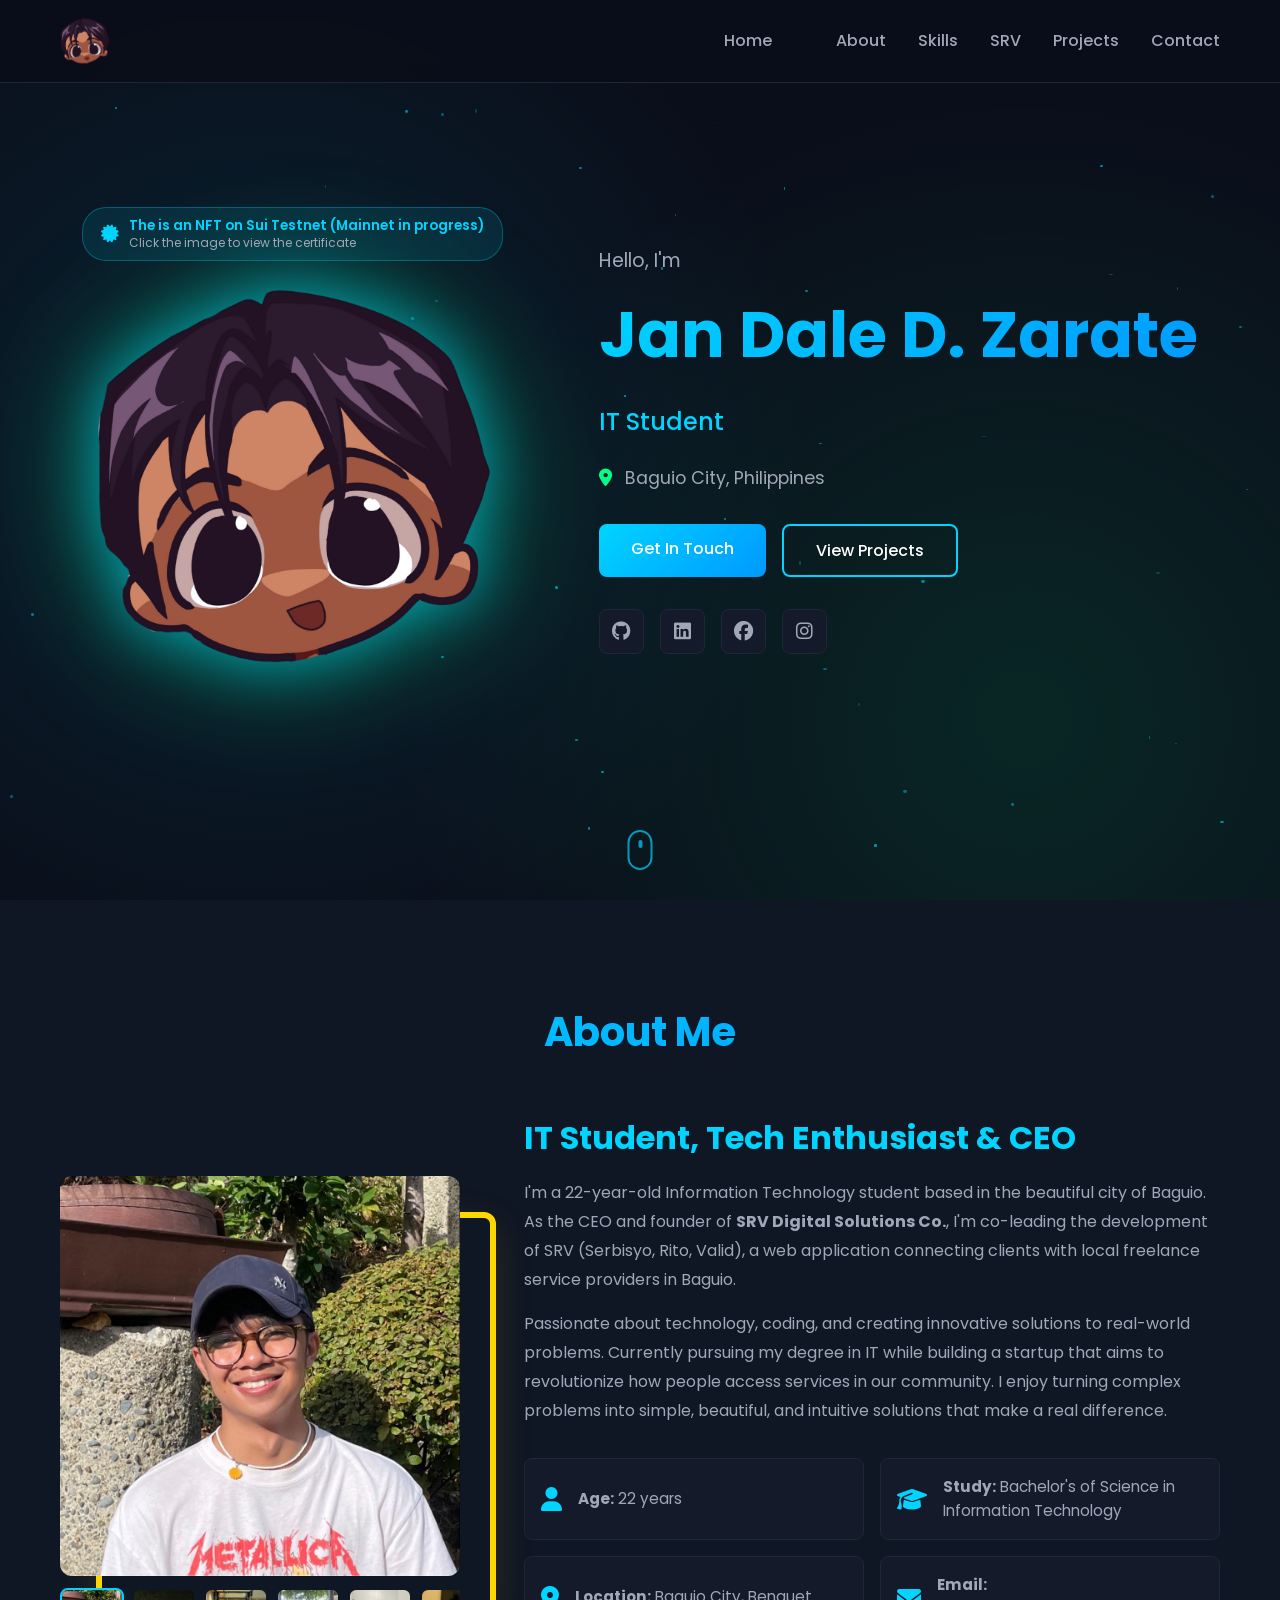
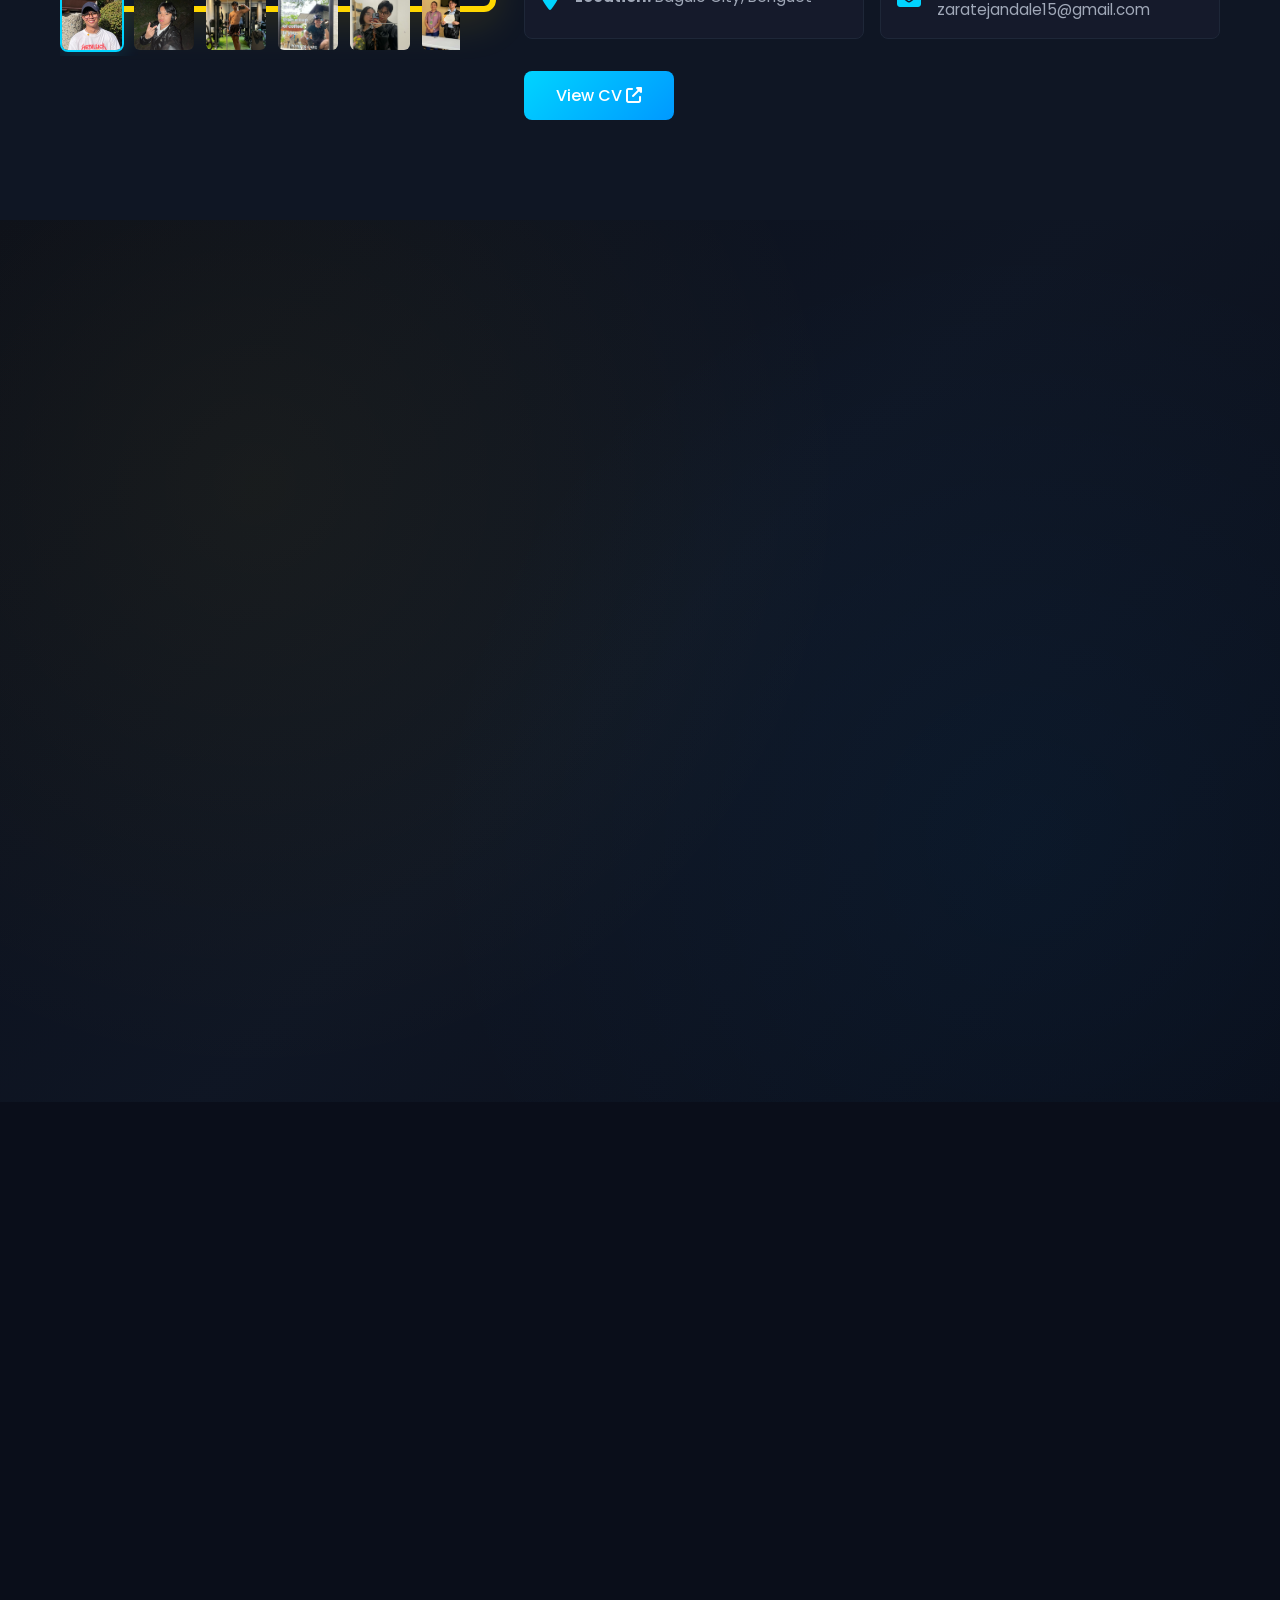
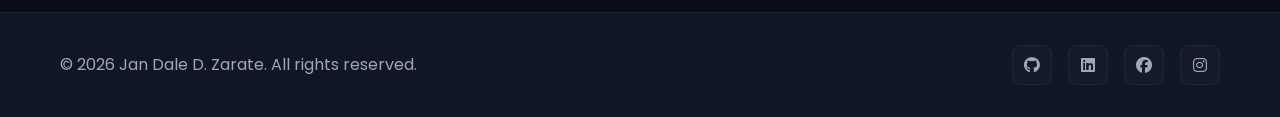
==== commit aa6763c9: "seperated the romantic content to the main content" ====
--- a/index.html
+++ b/index.html
@@ -326,6 +326,43 @@
         </div>
     </section>
 
+    <!-- Valentine Section (Hidden by default, shown in romantic theme) -->
+    <section id="valentine" class="valentine-section" style="display: none;">
+        <div class="container">
+            <h2 class="section-title valentine-title" data-aos="fade-up">💝 Will You Be My Valentine? 💝</h2>
+            <p class="section-subtitle" data-aos="fade-up">A question from the heart</p>
+            
+            <div class="valentine-content" data-aos="zoom-in">
+                <div class="valentine-message">
+                    <p class="valentine-text"></p>
+                </div>
+                
+                <div class="valentine-question">
+                    <h3 class="valentine-main-question">Will you be my Valentine?</h3>
+                    <p class="valentine-subtext">Not just for today, but for all the days to come</p>
+                </div>
+                
+                <div class="valentine-buttons">
+                    <button class="btn-valentine btn-yes" id="valentineYes">
+                        <i class="fas fa-heart"></i> Yes! 💕
+                    </button>
+                    <button class="btn-valentine btn-maybe" id="valentineMaybe">
+                        Let me think... (but really yes 😊)
+                    </button>
+                </div>
+                
+                <div class="valentine-response" id="valentineResponse" style="display: none;">
+                    <div class="valentine-celebration">
+                        <i class="fas fa-heart celebration-heart"></i>
+                        <i class="fas fa-heart celebration-heart"></i>
+                        <i class="fas fa-heart celebration-heart"></i>
+                        <p class="valentine-response-text"></p>
+                    </div>
+                </div>
+            </div>
+        </div>
+    </section>
+
     <!-- Projects Section -->
     <section id="projects" class="projects">
         <div class="container">
--- a/romantic-theme.css
+++ b/romantic-theme.css
@@ -224,3 +224,250 @@
         transform: scale(1);
     }
 }
+
+/* Valentine Section Styles */
+.valentine-section {
+    padding: 100px 0;
+    background: linear-gradient(135deg, #fff0f6 0%, #ffe4f1 100%);
+    position: relative;
+    overflow: hidden;
+}
+
+.valentine-section::before {
+    content: '💕';
+    position: absolute;
+    font-size: 15rem;
+    opacity: 0.05;
+    top: 50%;
+    left: 50%;
+    transform: translate(-50%, -50%);
+    pointer-events: none;
+}
+
+.valentine-title {
+    font-size: 3rem;
+    font-family: 'Dancing Script', cursive;
+    background: var(--gradient-primary);
+    -webkit-background-clip: text;
+    -webkit-text-fill-color: transparent;
+    background-clip: text;
+    margin-bottom: 20px;
+}
+
+.valentine-content {
+    max-width: 800px;
+    margin: 0 auto;
+    background: white;
+    padding: 60px;
+    border-radius: 30px;
+    box-shadow: 0 20px 60px rgba(255, 107, 157, 0.2);
+    position: relative;
+}
+
+.valentine-content::before {
+    content: '💝';
+    position: absolute;
+    top: -30px;
+    left: 50%;
+    transform: translateX(-50%);
+    font-size: 4rem;
+    animation: float 3s ease-in-out infinite;
+}
+
+.valentine-message {
+    margin-bottom: 40px;
+}
+
+.valentine-text {
+    font-size: 1.2rem;
+    line-height: 2;
+    color: #555;
+    text-align: center;
+    white-space: pre-line;
+}
+
+.valentine-question {
+    text-align: center;
+    margin: 50px 0 40px;
+    padding: 30px;
+    background: linear-gradient(135deg, rgba(255, 107, 157, 0.1), rgba(255, 168, 211, 0.1));
+    border-radius: 20px;
+}
+
+.valentine-main-question {
+    font-size: 2.5rem;
+    font-family: 'Dancing Script', cursive;
+    color: var(--primary-color);
+    margin-bottom: 15px;
+}
+
+.valentine-subtext {
+    font-size: 1.1rem;
+    color: #777;
+    font-style: italic;
+}
+
+.valentine-buttons {
+    display: flex;
+    gap: 20px;
+    justify-content: center;
+    margin-top: 40px;
+    flex-wrap: wrap;
+}
+
+.btn-valentine {
+    padding: 20px 40px;
+    font-size: 1.2rem;
+    border: none;
+    border-radius: 50px;
+    cursor: pointer;
+    transition: all 0.3s ease;
+    font-weight: 600;
+    display: flex;
+    align-items: center;
+    gap: 10px;
+    box-shadow: 0 4px 15px rgba(0, 0, 0, 0.1);
+}
+
+.btn-yes {
+    background: var(--gradient-primary);
+    color: white;
+}
+
+.btn-yes:hover {
+    transform: translateY(-5px) scale(1.05);
+    box-shadow: 0 8px 25px rgba(255, 107, 157, 0.4);
+}
+
+.btn-yes i {
+    animation: heartbeat 1s infinite;
+}
+
+.btn-maybe {
+    background: white;
+    color: var(--primary-color);
+    border: 2px solid var(--primary-color);
+}
+
+.btn-maybe:hover {
+    background: var(--primary-color);
+    color: white;
+    transform: translateY(-5px) scale(1.05);
+}
+
+.valentine-response {
+    margin-top: 40px;
+    text-align: center;
+    animation: slideUp 0.5s ease;
+}
+
+.valentine-celebration {
+    position: relative;
+    padding: 40px;
+    background: linear-gradient(135deg, rgba(255, 107, 157, 0.15), rgba(255, 168, 211, 0.15));
+    border-radius: 20px;
+}
+
+.celebration-heart {
+    position: absolute;
+    font-size: 3rem;
+    color: var(--primary-color);
+    animation: floatHearts 3s ease-in-out infinite;
+    opacity: 0.6;
+}
+
+.celebration-heart:nth-child(1) {
+    top: 20%;
+    left: 10%;
+    animation-delay: 0s;
+}
+
+.celebration-heart:nth-child(2) {
+    top: 60%;
+    right: 15%;
+    animation-delay: 1s;
+}
+
+.celebration-heart:nth-child(3) {
+    bottom: 20%;
+    left: 20%;
+    animation-delay: 2s;
+}
+
+.valentine-response-text {
+    font-size: 1.5rem;
+    color: var(--primary-color);
+    font-weight: 600;
+    position: relative;
+    z-index: 2;
+}
+
+@keyframes float {
+    0%, 100% {
+        transform: translateX(-50%) translateY(0);
+    }
+    50% {
+        transform: translateX(-50%) translateY(-20px);
+    }
+}
+
+@keyframes slideUp {
+    from {
+        opacity: 0;
+        transform: translateY(30px);
+    }
+    to {
+        opacity: 1;
+        transform: translateY(0);
+    }
+}
+
+@keyframes floatHearts {
+    0%, 100% {
+        transform: translateY(0) rotate(0deg);
+    }
+    50% {
+        transform: translateY(-20px) rotate(10deg);
+    }
+}
+
+@media (max-width: 768px) {
+    .valentine-content {
+        padding: 40px 25px;
+    }
+    
+    .valentine-title {
+        font-size: 2rem;
+    }
+    
+    .valentine-main-question {
+        font-size: 1.8rem;
+    }
+    
+    .btn-valentine {
+        padding: 15px 30px;
+        font-size: 1rem;
+    }
+}
+
+/* Floating hearts (romantic page + valentine celebration) */
+.floating-heart {
+    position: fixed;
+    bottom: -40px;
+    z-index: 9999;
+    pointer-events: none;
+    opacity: 0.9;
+    animation: floatUp 4s ease-in forwards;
+    filter: drop-shadow(0 6px 10px rgba(255, 107, 157, 0.25));
+}
+
+@keyframes floatUp {
+    0% {
+        transform: translateY(0) rotate(0deg);
+        opacity: 1;
+    }
+    100% {
+        transform: translateY(-110vh) rotate(360deg);
+        opacity: 0;
+    }
+}
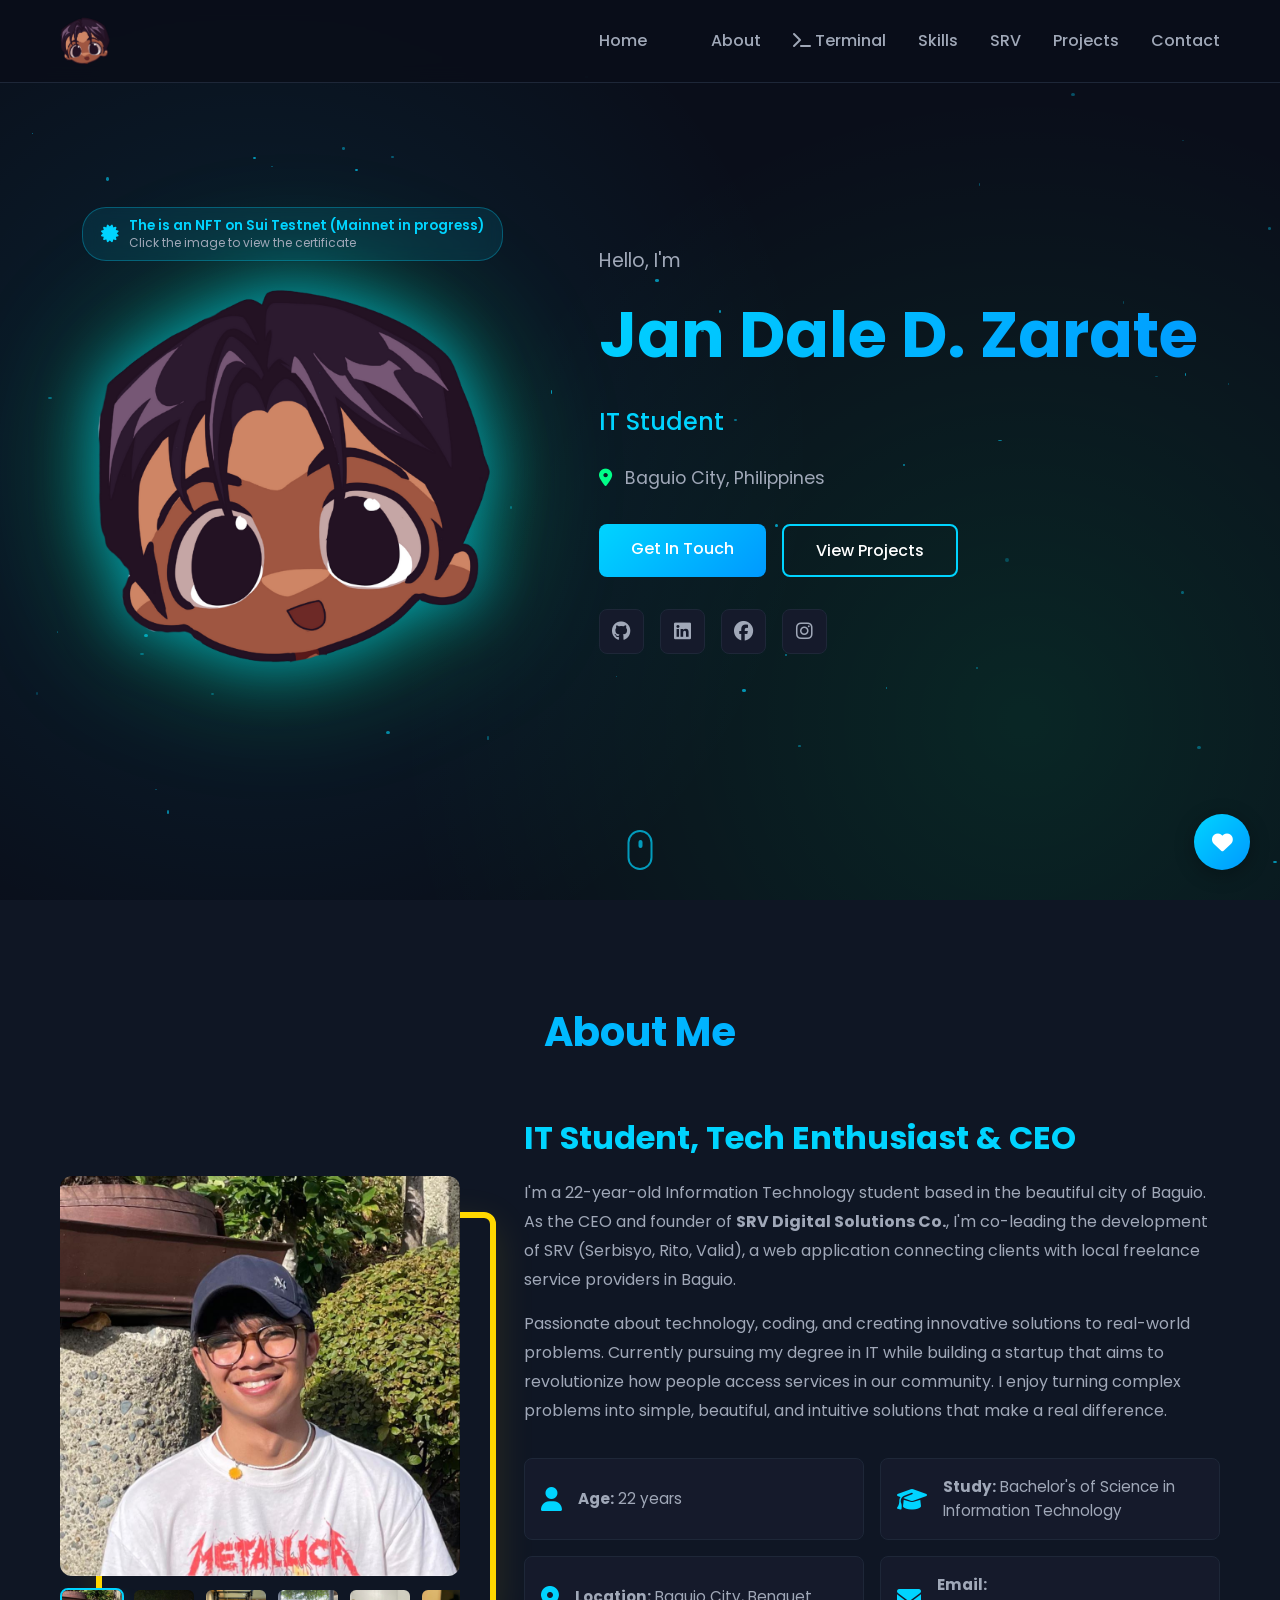
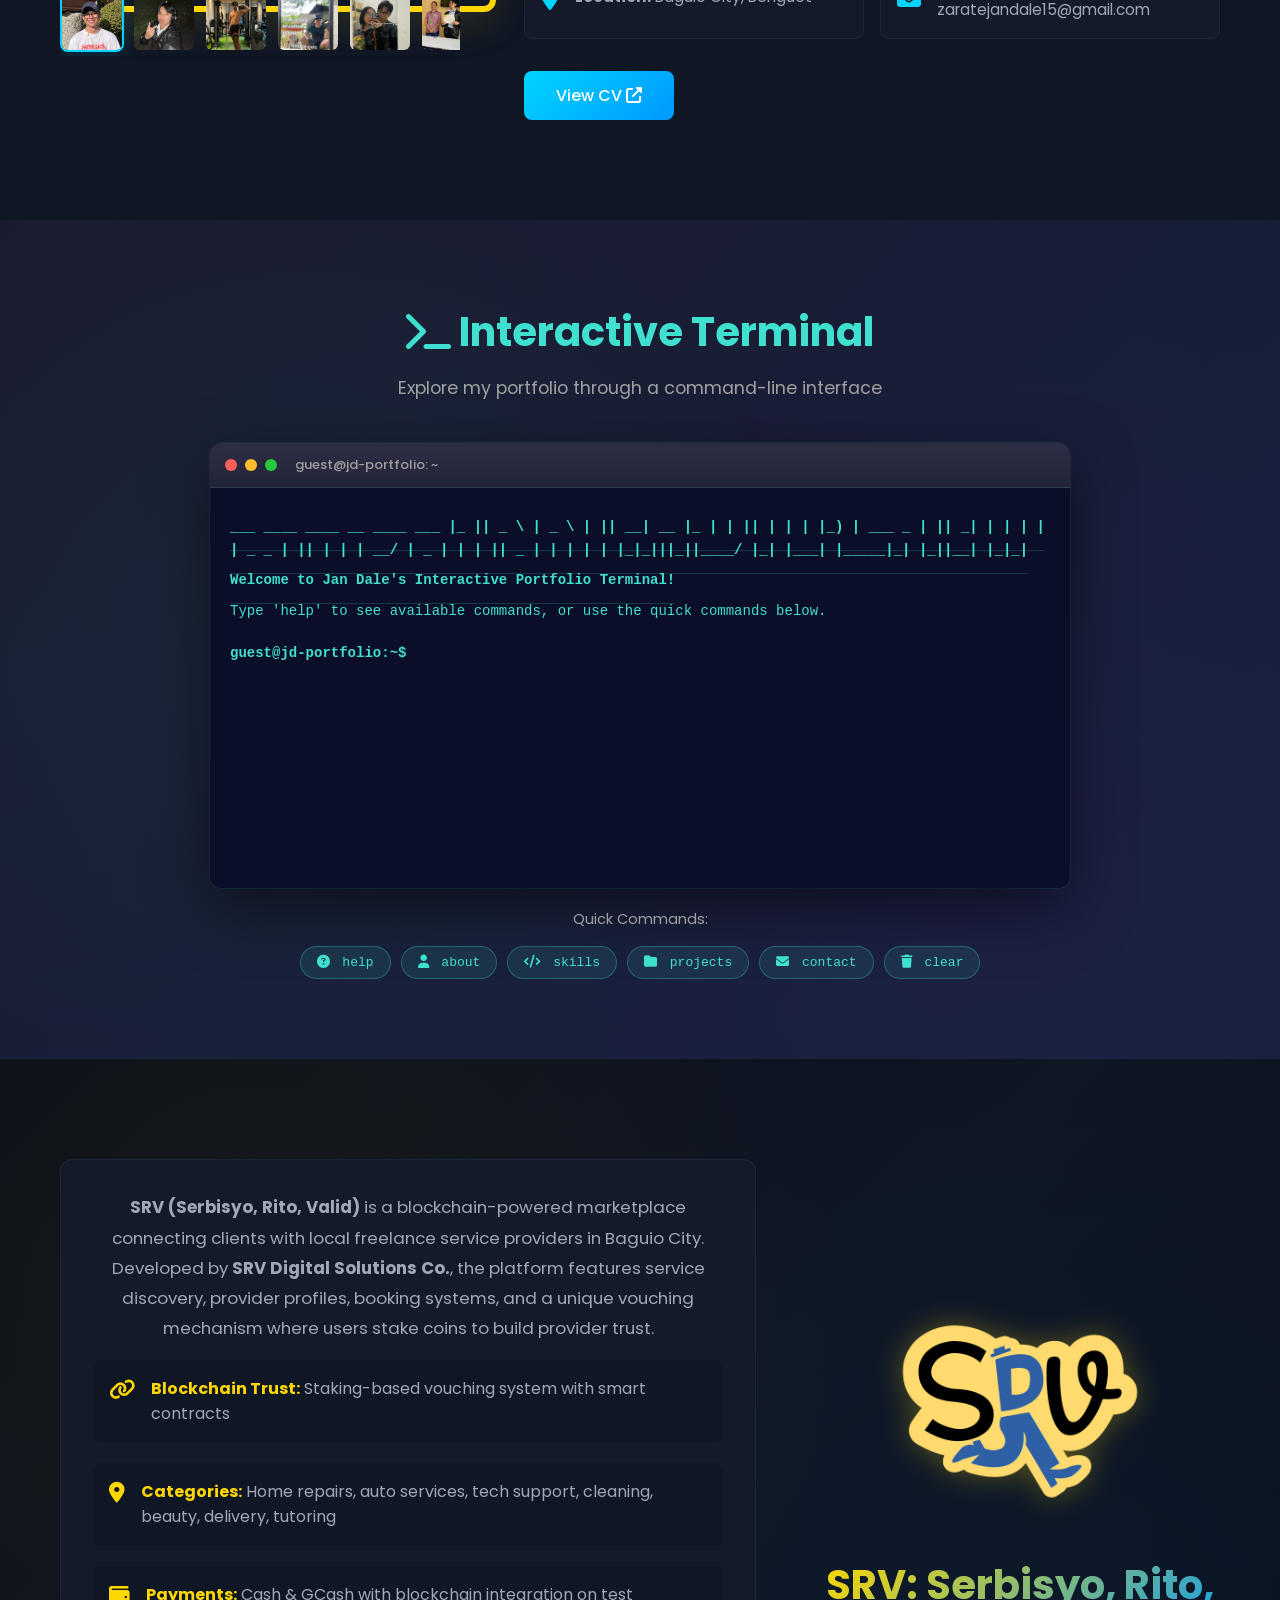
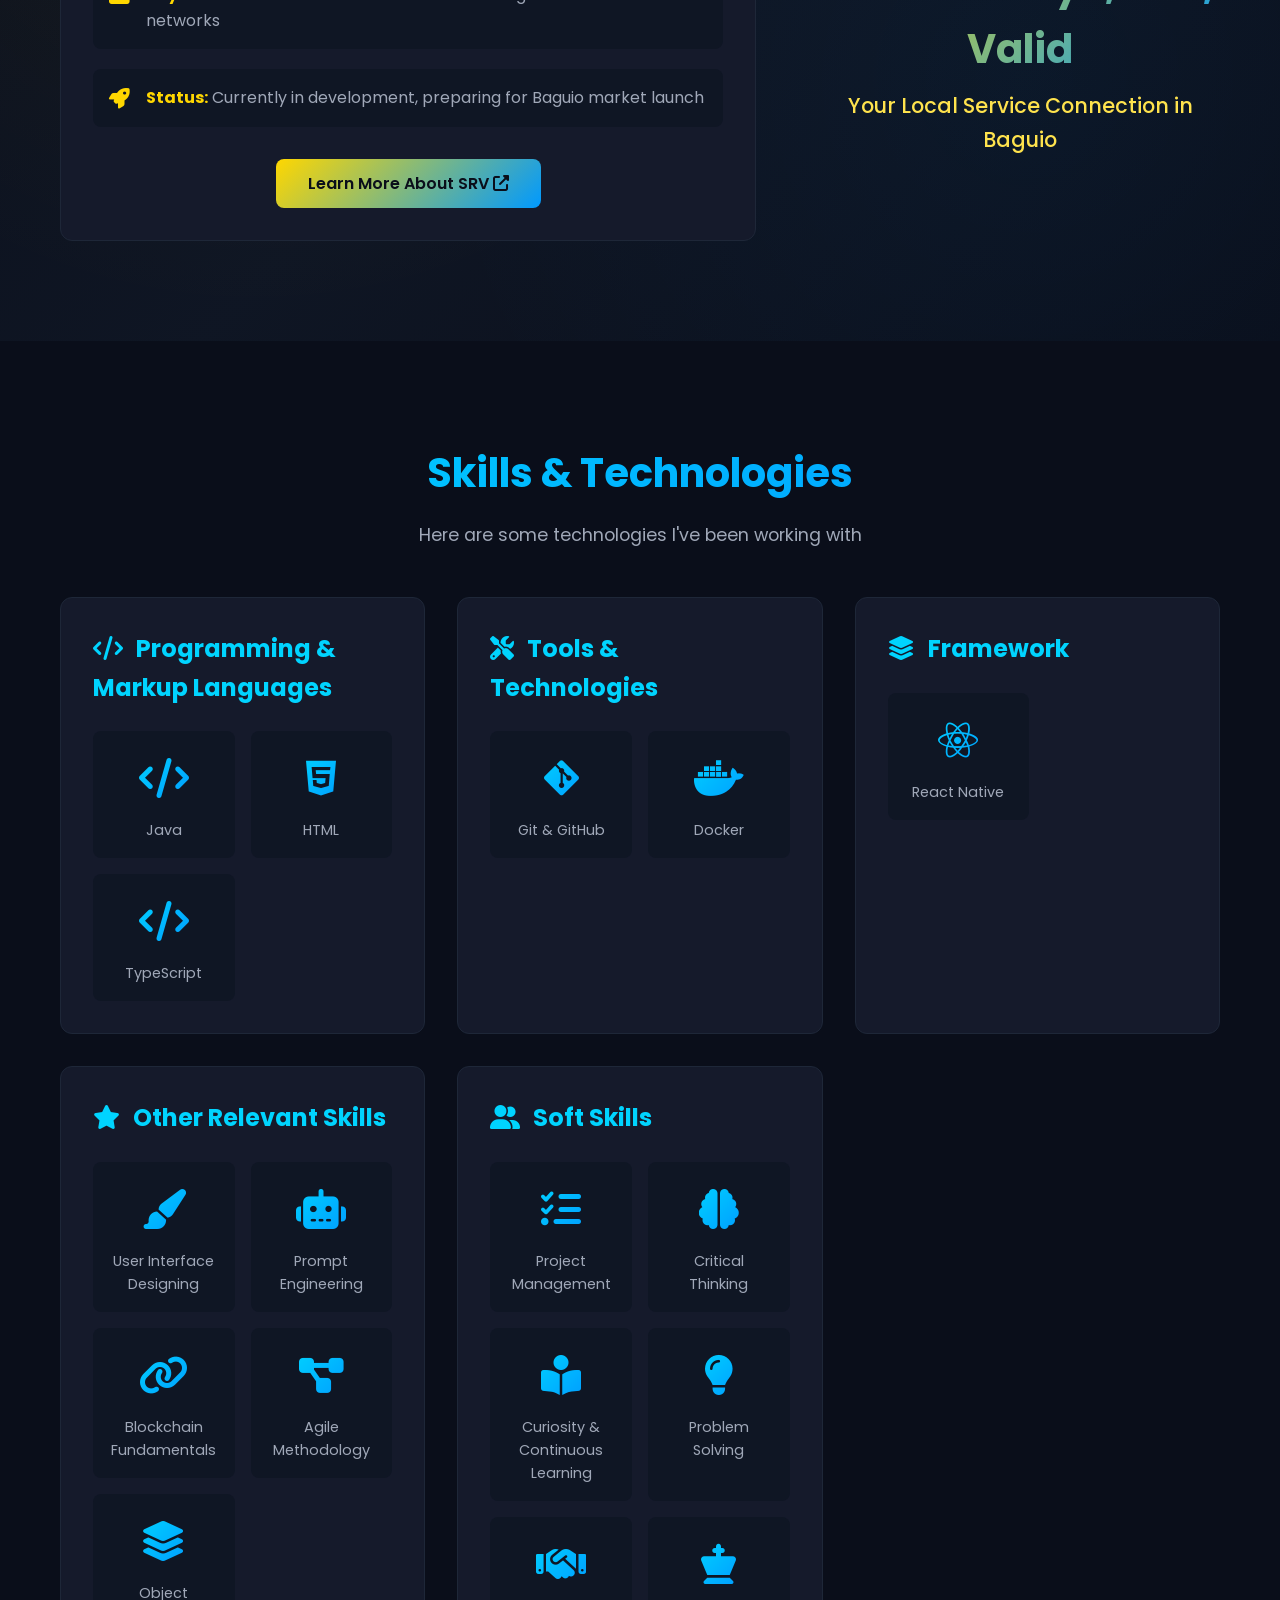
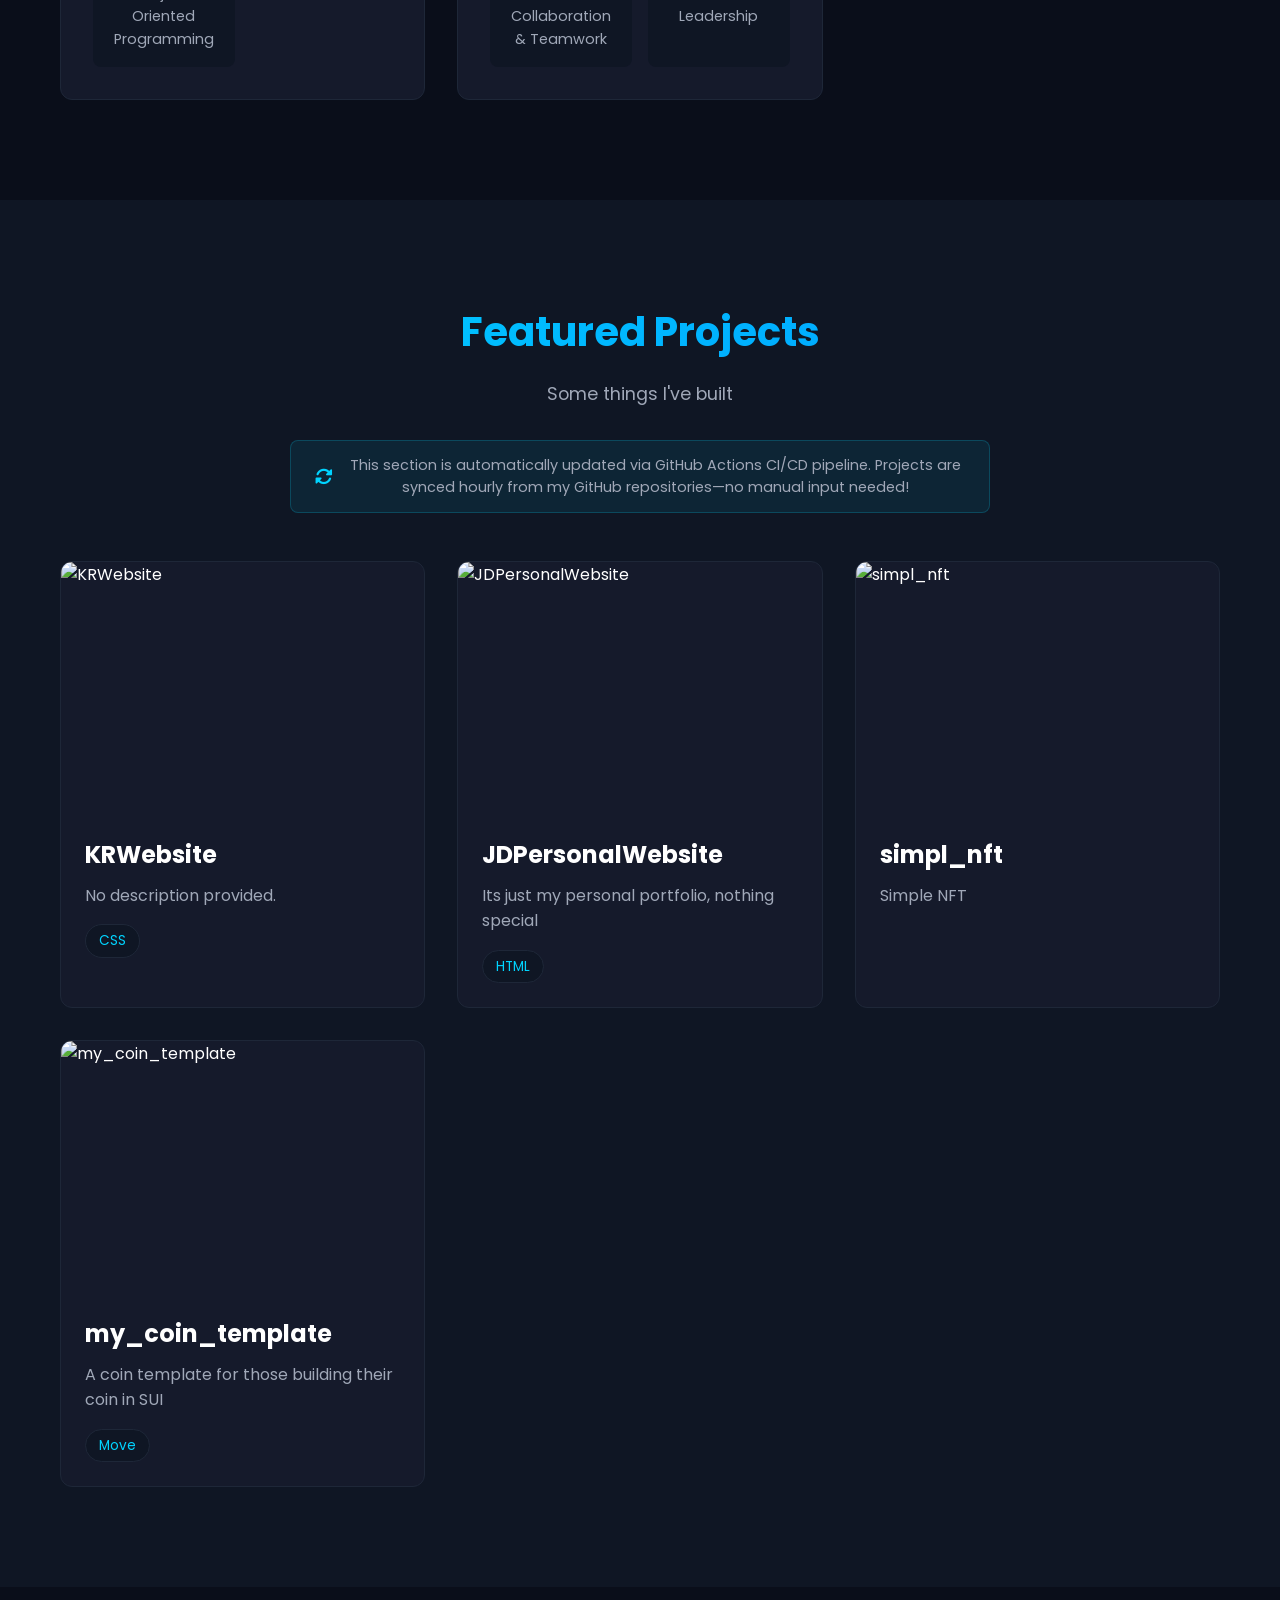
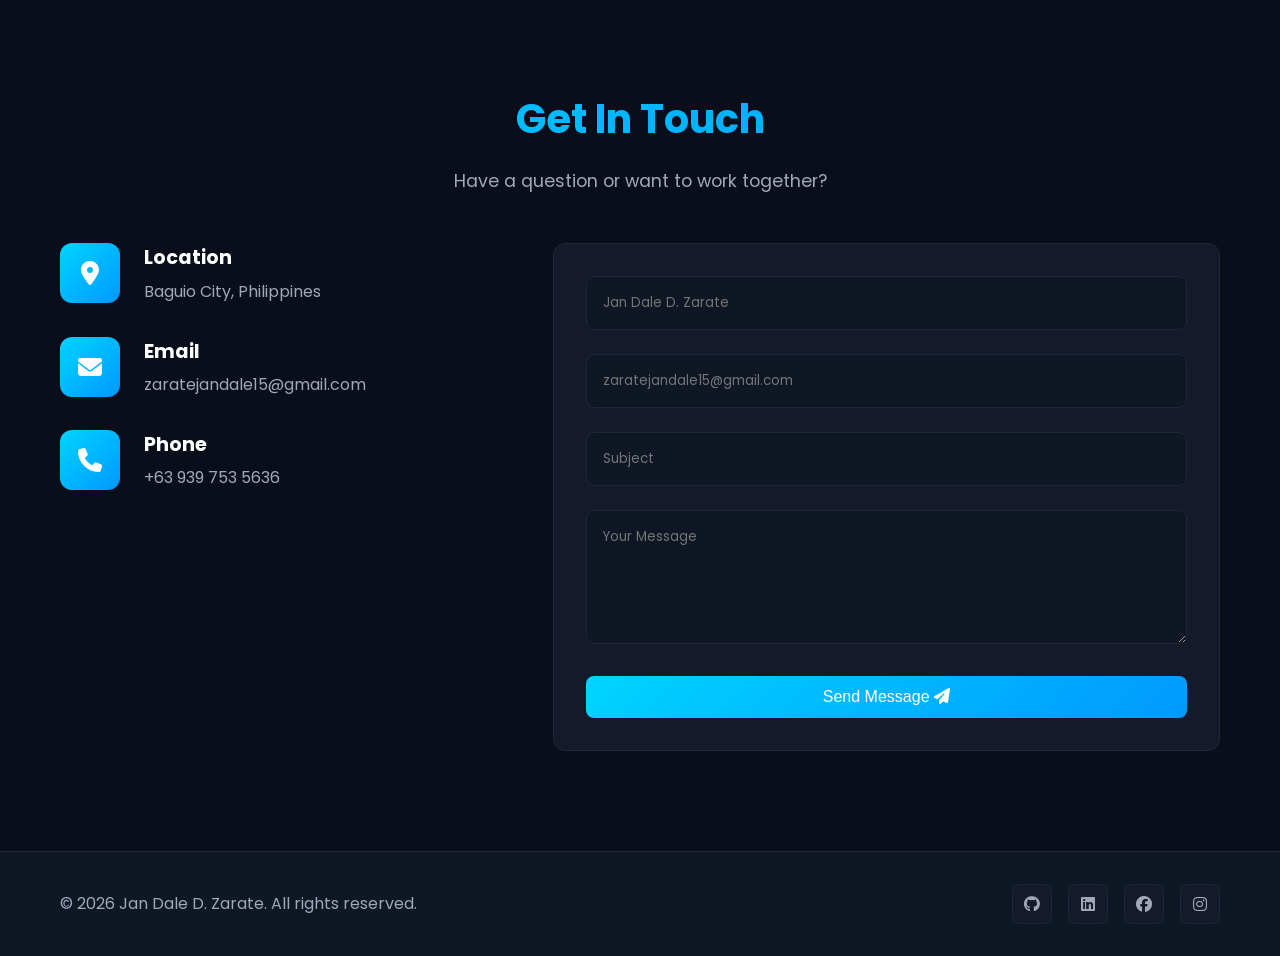
==== commit 3db58d5e: "added a terminal feature in the code" ====
--- a/index.html
+++ b/index.html
@@ -20,6 +20,7 @@
     <!-- Custom CSS -->
     <link rel="stylesheet" href="styles.css">
     <link rel="stylesheet" href="romantic-theme.css">
+    <link rel="stylesheet" href="terminal.css">
     <!-- Favicons (place your files in assets/pictures/) -->
     <link rel="icon" href="assets/pictures/favicon.ico" type="image/x-icon">
     <link rel="icon" href="assets/pictures/favicon.png" type="image/png">
@@ -42,6 +43,7 @@
                         <i class="fas fa-heart"></i> Love Letters
                     </a></li>
                     <li><a href="#about" class="nav-link">About</a></li>
+                    <li><a href="#terminal" class="nav-link"><i class="fas fa-terminal"></i> Terminal</a></li>
                     <li><a href="#skills" class="nav-link">Skills</a></li>
                     <li><a href="#srv" class="nav-link srv-link">SRV</a></li>
                     <li><a href="#projects" class="nav-link">Projects</a></li>
@@ -169,6 +171,59 @@
         </div>
     </section>
 
+    <!-- Interactive Terminal Section -->
+    <section class="terminal-section" id="terminal">
+        <div class="terminal-container">
+            <div class="terminal-header" data-aos="fade-up">
+                <h2><i class="fas fa-terminal"></i> Interactive Terminal</h2>
+                <p>Explore my portfolio through a command-line interface</p>
+            </div>
+
+            <div class="terminal-wrapper" data-aos="zoom-in">
+                <div class="terminal-titlebar">
+                    <div class="terminal-buttons">
+                        <span class="terminal-button close"></span>
+                        <span class="terminal-button minimize"></span>
+                        <span class="terminal-button maximize"></span>
+                    </div>
+                    <span class="terminal-title">guest@jd-portfolio: ~</span>
+                </div>
+                
+                <div class="terminal-body" id="interactiveTerminal">
+                    <div class="terminal-output"></div>
+                    <div class="terminal-input-line">
+                        <span class="terminal-input-prompt">guest@jd-portfolio:~$</span>
+                        <input type="text" class="terminal-input" autocomplete="off" spellcheck="false" autofocus>
+                    </div>
+                </div>
+            </div>
+
+            <div class="terminal-quick-commands" data-aos="fade-up">
+                <p class="terminal-quick-title">Quick Commands:</p>
+                <div class="terminal-chips">
+                    <button class="terminal-chip" data-command="help">
+                        <i class="fas fa-question-circle"></i> help
+                    </button>
+                    <button class="terminal-chip" data-command="about">
+                        <i class="fas fa-user"></i> about
+                    </button>
+                    <button class="terminal-chip" data-command="skills">
+                        <i class="fas fa-code"></i> skills
+                    </button>
+                    <button class="terminal-chip" data-command="projects">
+                        <i class="fas fa-folder"></i> projects
+                    </button>
+                    <button class="terminal-chip" data-command="contact">
+                        <i class="fas fa-envelope"></i> contact
+                    </button>
+                    <button class="terminal-chip" data-command="clear">
+                        <i class="fas fa-trash"></i> clear
+                    </button>
+                </div>
+            </div>
+        </div>
+    </section>
+
     <!-- SRV Startup Section -->
     <section id="srv" class="srv-section">
         <div class="container">
@@ -519,6 +574,9 @@
     <!-- Romantic Content -->
     <script src="romantic-content.js"></script>
     
+    <!-- Interactive Terminal -->
+    <script src="terminal.js"></script>
+    
     <!-- Custom JavaScript -->
     <script src="script.js"></script>
 
--- a/styles.css
+++ b/styles.css
@@ -469,7 +469,9 @@
 
 /* Hover/focus interaction: stronger scale and glow */
 .hero-logo-button:hover .hero-logo,
-.hero-logo-button:focus .hero-logo {
+.hero-logo-button:focus .hero-logo,
+.hero-logo-link:hover .hero-logo,
+.hero-logo-link:focus .hero-logo {
     transform: scale(1.06);
     filter: drop-shadow(0 0 80px rgba(0, 212, 255, 1)) drop-shadow(0 0 100px rgba(0,255,136,0.75));
     /* Hold the glow and pause sway while hovered/focused */
@@ -1818,3 +1820,27 @@
     }
 }
 
+/* Signature image styles for love letters modal */
+.letter-signature {
+    text-align: left;
+    margin-top: 1.5rem;
+}
+
+.letter-signature p {
+    font-family: 'Dancing Script', cursive;
+    font-size: 1.25rem;
+    color: var(--text-primary);
+    margin-bottom: 0.75rem;
+}
+
+.signature-image {
+    max-width: 240px;
+    width: 80%;
+    height: auto;
+    display: block;
+    margin-top: 0.5rem;
+    border-radius: 4px;
+    box-shadow: 0 6px 20px rgba(0,0,0,0.08);
+}
+
+
--- a/romantic-theme.css
+++ b/romantic-theme.css
@@ -161,9 +161,54 @@
     color: var(--primary-color);
 }
 
+/* Pink glow hover effect for navigation logo */
+body.romantic-theme .romantic-nav-logo {
+    transition: filter 0.3s ease, transform 0.3s ease;
+}
+
+body.romantic-theme .romantic-nav-logo:hover {
+    filter: drop-shadow(0 0 15px rgba(255, 107, 157, 0.8))
+            drop-shadow(0 0 25px rgba(255, 168, 211, 0.6));
+    transform: scale(1.05);
+}
+
+/* Romantic hero logo styling */
+body.romantic-theme .romantic-hero-logo {
+    width: 500px !important;
+    height: 500px !important;
+    filter: drop-shadow(0 0 30px rgba(255, 107, 157, 0.6))
+            drop-shadow(0 0 60px rgba(255, 168, 211, 0.4));
+}
+
 body.romantic-theme .hero-logo {
     filter: drop-shadow(0 0 30px rgba(255, 107, 157, 0.6))
             drop-shadow(0 0 60px rgba(255, 168, 211, 0.4));
+}
+
+/* Romantic hero logo glow animation */
+@keyframes romantic-glow {
+    0% {
+        filter: drop-shadow(0 0 30px rgba(255, 107, 157, 0.6))
+                drop-shadow(0 0 60px rgba(255, 168, 211, 0.4));
+    }
+    100% {
+        filter: drop-shadow(0 0 50px rgba(255, 107, 157, 0.9))
+                drop-shadow(0 0 80px rgba(255, 168, 211, 0.6))
+                drop-shadow(0 0 100px rgba(255, 153, 204, 0.5));
+    }
+}
+
+body.romantic-theme .romantic-hero-logo {
+    animation: sway 4s ease-in-out infinite, romantic-glow 2s ease-in-out infinite alternate;
+}
+
+/* Hover effect for romantic hero logo */
+body.romantic-theme .hero-logo-link:hover .romantic-hero-logo,
+body.romantic-theme .hero-logo-link:focus .romantic-hero-logo {
+    transform: scale(1.06);
+    filter: drop-shadow(0 0 80px rgba(255, 107, 157, 1)) 
+            drop-shadow(0 0 100px rgba(255, 168, 211, 0.75));
+    animation-play-state: paused;
 }
 
 body.romantic-theme .projects-automation-note {
@@ -430,7 +475,367 @@
         transform: translateY(-20px) rotate(10deg);
     }
 }
-
+/* Love Letters Preview Section */
+.love-letters-preview {
+    padding: var(--section-padding);
+    background: var(--bg-primary);
+}
+
+.letters-grid {
+    display: grid;
+    grid-template-columns: repeat(auto-fit, minmax(280px, 1fr));
+    gap: 2rem;
+    margin-bottom: 3rem;
+}
+
+.letter-card {
+    position: relative;
+    background: linear-gradient(to bottom, 
+        rgba(255, 240, 246, 0.95) 0%, 
+        rgba(255, 240, 246, 0.95) 40%, 
+        #fff 40%, 
+        #fff 100%);
+    border: 2px solid rgba(255, 179, 217, 0.5);
+    border-radius: 8px;
+    padding: 0;
+    text-align: center;
+    transition: var(--transition);
+    overflow: hidden;
+    min-height: 350px;
+}
+
+.letter-card::before {
+    content: '';
+    position: absolute;
+    top: 0;
+    left: 0;
+    width: 0;
+    height: 0;
+    border-left: 180px solid transparent;
+    border-right: 180px solid transparent;
+    border-top: 140px solid rgba(255, 179, 217, 0.4);
+    transform-origin: top center;
+    transition: var(--transition);
+    z-index: 1;
+}
+
+.letter-card::after {
+    content: '';
+    position: absolute;
+    top: 0;
+    left: 50%;
+    transform: translateX(-50%);
+    width: 0;
+    height: 0;
+    border-left: 180px solid transparent;
+    border-right: 180px solid transparent;
+    border-bottom: 140px solid rgba(255, 107, 157, 0.15);
+    z-index: 0;
+}
+
+body.romantic-theme .letter-card {
+    box-shadow: 0 4px 20px rgba(255, 107, 157, 0.15);
+}
+
+body.romantic-theme .letter-card:hover {
+    box-shadow: 0 12px 40px rgba(255, 107, 157, 0.25);
+    transform: translateY(-8px);
+}
+
+.letter-card:hover::before {
+    transform: rotateX(180deg);
+}
+
+.letter-icon {
+    position: relative;
+    z-index: 2;
+    font-size: 2.5rem;
+    color: var(--primary-color);
+    margin-top: 2rem;
+    margin-bottom: 1rem;
+    display: inline-flex;
+    align-items: center;
+    justify-content: center;
+    width: 60px;
+    height: 60px;
+    background: rgba(255, 255, 255, 0.9);
+    border-radius: 50%;
+    box-shadow: 0 2px 10px rgba(255, 107, 157, 0.2);
+}
+
+.letter-card-title {
+    position: relative;
+    z-index: 2;
+    font-size: 1.5rem;
+    margin-bottom: 0.5rem;
+    margin-top: 0.5rem;
+    color: var(--text-primary);
+    padding: 0 1.5rem;
+}
+
+.letter-card-date {
+    position: relative;
+    z-index: 2;
+    font-size: 0.9rem;
+    color: var(--text-secondary);
+    margin-bottom: 1rem;
+    padding: 0 1.5rem;
+}
+
+.letter-card-preview {
+    position: relative;
+    z-index: 2;
+    color: var(--text-secondary);
+    line-height: 1.6;
+    margin-bottom: 1.5rem;
+    padding: 0 1.5rem;
+}
+
+.btn-read-letter {
+    position: relative;
+    z-index: 2;
+    display: inline-block;
+    padding: 0.75rem 1.5rem;
+    background: var(--gradient-primary);
+    color: white;
+    text-decoration: none;
+    border-radius: 8px;
+    font-weight: 500;
+    transition: var(--transition);
+    margin-bottom: 2rem;
+}
+
+.btn-read-letter:hover {
+    transform: translateY(-2px);
+    box-shadow: 0 8px 20px rgba(255, 107, 157, 0.3);
+}
+
+.letters-cta {
+    text-align: center;
+}
+
+/* Bandit Section */
+.bandit-section {
+    padding: var(--section-padding);
+    background: var(--bg-secondary);
+}
+
+.bandit-gallery {
+    display: grid;
+    grid-template-columns: repeat(auto-fit, minmax(250px, 1fr));
+    gap: 2rem;
+    margin-bottom: 3rem;
+}
+
+.bandit-card {
+    text-align: center;
+}
+
+.bandit-card h3 {
+    margin-top: 1rem;
+    font-size: 1.25rem;
+    color: var(--text-primary);
+}
+
+.bandit-image {
+    overflow: hidden;
+    border-radius: 12px;
+    transition: var(--transition);
+    min-height: 300px;
+    display: flex;
+    align-items: center;
+    justify-content: center;
+}
+
+.bandit-card:hover .bandit-image {
+    transform: scale(1.05);
+}
+
+.bandit-photo {
+    width: 100%;
+    height: 100%;
+    object-fit: cover;
+    display: block;
+}
+
+.bandit-fallback {
+    width: 100%;
+}
+
+.bandit-info {
+    max-width: 800px;
+    margin: 0 auto;
+}
+
+.bandit-bio {
+    background: var(--bg-card);
+    padding: 2rem;
+    border-radius: 16px;
+    border: 1px solid var(--border-color);
+}
+
+body.romantic-theme .bandit-bio {
+    box-shadow: 0 4px 20px rgba(255, 107, 157, 0.1);
+    border: 1px solid rgba(255, 179, 217, 0.3);
+}
+
+.bandit-bio h3 {
+    font-size: 1.5rem;
+    margin-bottom: 1rem;
+    color: var(--primary-color);
+}
+
+.bandit-bio h3 i {
+    margin-right: 0.5rem;
+}
+
+.bandit-bio p {
+    color: var(--text-secondary);
+    line-height: 1.8;
+}
+
+@media (max-width: 768px) {
+    .letters-grid,
+    .bandit-gallery {
+        grid-template-columns: 1fr;
+    }
+}
+
+/* Confirmation Modal Styles */
+.confirm-modal {
+    position: fixed;
+    top: 0;
+    left: 0;
+    width: 100%;
+    height: 100%;
+    z-index: 10000;
+    display: flex;
+    align-items: center;
+    justify-content: center;
+    animation: fadeIn 0.2s ease;
+}
+
+.confirm-modal-backdrop {
+    position: absolute;
+    top: 0;
+    left: 0;
+    width: 100%;
+    height: 100%;
+    background: rgba(0, 0, 0, 0.7);
+    backdrop-filter: blur(5px);
+}
+
+.confirm-modal-content {
+    position: relative;
+    z-index: 10001;
+    background: white;
+    border-radius: 24px;
+    padding: 2.5rem;
+    max-width: 500px;
+    width: 90%;
+    box-shadow: 0 20px 60px rgba(255, 107, 157, 0.3);
+    text-align: center;
+    animation: modalBounce 0.4s cubic-bezier(0.68, -0.55, 0.265, 1.55);
+}
+
+.confirm-modal-header {
+    font-size: 4rem;
+    margin-bottom: 1rem;
+    animation: heartBreak 0.6s ease;
+}
+
+.confirm-modal-title {
+    font-size: 2rem;
+    font-family: 'Dancing Script', cursive;
+    color: var(--primary-color);
+    margin-bottom: 1rem;
+}
+
+.confirm-modal-text {
+    font-size: 1.1rem;
+    color: #666;
+    margin-bottom: 2rem;
+    line-height: 1.6;
+}
+
+.confirm-modal-buttons {
+    display: flex;
+    gap: 1rem;
+    justify-content: center;
+    flex-wrap: wrap;
+}
+
+.btn-confirm-yes,
+.btn-confirm-no {
+    padding: 1rem 2rem;
+    font-size: 1rem;
+    border: none;
+    border-radius: 50px;
+    cursor: pointer;
+    transition: all 0.3s ease;
+    font-weight: 600;
+    display: flex;
+    align-items: center;
+    gap: 0.5rem;
+    box-shadow: 0 4px 15px rgba(0, 0, 0, 0.1);
+}
+
+.btn-confirm-yes {
+    background: #ff6b9d;
+    color: white;
+}
+
+.btn-confirm-yes:hover {
+    background: #ff5288;
+    transform: translateY(-2px);
+    box-shadow: 0 6px 20px rgba(255, 107, 157, 0.4);
+}
+
+.btn-confirm-no {
+    background: white;
+    color: #ff6b9d;
+    border: 2px solid #ff6b9d;
+}
+
+.btn-confirm-no:hover {
+    background: #fff0f6;
+    transform: translateY(-2px);
+}
+
+@keyframes fadeIn {
+    from {
+        opacity: 0;
+    }
+    to {
+        opacity: 1;
+    }
+}
+
+@keyframes modalBounce {
+    0% {
+        transform: scale(0.3);
+        opacity: 0;
+    }
+    50% {
+        transform: scale(1.05);
+    }
+    100% {
+        transform: scale(1);
+        opacity: 1;
+    }
+}
+
+@keyframes heartBreak {
+    0%, 100% {
+        transform: rotate(0deg);
+    }
+    25% {
+        transform: rotate(-10deg);
+    }
+    75% {
+        transform: rotate(10deg);
+    }
+}
 @media (max-width: 768px) {
     .valentine-content {
         padding: 40px 25px;
--- a/terminal.css
+++ b/terminal.css
@@ -0,0 +1,400 @@
+/* Interactive Terminal Styles */
+.terminal-section {
+    padding: 80px 0;
+    background: linear-gradient(135deg, #1a1a2e 0%, #16213e 100%);
+    position: relative;
+    overflow: hidden;
+}
+
+.terminal-section::before {
+    content: '';
+    position: absolute;
+    top: 0;
+    left: 0;
+    width: 100%;
+    height: 100%;
+    background: 
+        radial-gradient(circle at 20% 50%, rgba(64, 224, 208, 0.05) 0%, transparent 50%),
+        radial-gradient(circle at 80% 80%, rgba(138, 43, 226, 0.05) 0%, transparent 50%);
+    pointer-events: none;
+}
+
+.terminal-container {
+    max-width: 900px;
+    margin: 0 auto;
+    padding: 0 20px;
+}
+
+.terminal-header {
+    text-align: center;
+    margin-bottom: 40px;
+}
+
+.terminal-header h2 {
+    font-size: 2.5rem;
+    color: #40e0d0;
+    margin-bottom: 10px;
+    font-weight: 700;
+}
+
+.terminal-header p {
+    color: #a0a0a0;
+    font-size: 1.1rem;
+}
+
+.terminal-wrapper {
+    background: #0a0e27;
+    border-radius: 12px;
+    overflow: hidden;
+    box-shadow: 
+        0 20px 60px rgba(0, 0, 0, 0.5),
+        0 0 0 1px rgba(64, 224, 208, 0.1);
+    transition: transform 0.3s ease, box-shadow 0.3s ease;
+}
+
+.terminal-wrapper:hover {
+    transform: translateY(-5px);
+    box-shadow: 
+        0 25px 70px rgba(0, 0, 0, 0.6),
+        0 0 0 1px rgba(64, 224, 208, 0.2);
+}
+
+.terminal-titlebar {
+    background: linear-gradient(to bottom, #2d2d44 0%, #23233a 100%);
+    padding: 12px 15px;
+    display: flex;
+    align-items: center;
+    gap: 8px;
+    border-bottom: 1px solid rgba(64, 224, 208, 0.1);
+}
+
+.terminal-buttons {
+    display: flex;
+    gap: 8px;
+}
+
+.terminal-button {
+    width: 12px;
+    height: 12px;
+    border-radius: 50%;
+    transition: opacity 0.2s;
+    cursor: pointer;
+}
+
+.terminal-button:hover {
+    opacity: 0.8;
+}
+
+.terminal-button.close {
+    background: #ff5f56;
+}
+
+.terminal-button.minimize {
+    background: #ffbd2e;
+}
+
+.terminal-button.maximize {
+    background: #27c93f;
+}
+
+.terminal-title {
+    color: #a0a0a0;
+    font-size: 13px;
+    margin-left: 10px;
+    font-weight: 500;
+}
+
+.terminal-body {
+    background: #0a0e27;
+    padding: 20px;
+    min-height: 400px;
+    max-height: 500px;
+    overflow-y: auto;
+    font-family: 'Courier New', 'Monaco', monospace;
+    font-size: 14px;
+    line-height: 1.6;
+    color: #e0e0e0;
+}
+
+.terminal-body::-webkit-scrollbar {
+    width: 10px;
+}
+
+.terminal-body::-webkit-scrollbar-track {
+    background: #0a0e27;
+}
+
+.terminal-body::-webkit-scrollbar-thumb {
+    background: #40e0d0;
+    border-radius: 5px;
+}
+
+.terminal-body::-webkit-scrollbar-thumb:hover {
+    background: #33b5a6;
+}
+
+.terminal-output {
+    margin-bottom: 20px;
+}
+
+.terminal-line {
+    margin: 8px 0;
+    word-wrap: break-word;
+}
+
+.terminal-prompt {
+    color: #40e0d0;
+    font-weight: bold;
+}
+
+.terminal-command {
+    color: #ffbd2e;
+    margin-left: 5px;
+}
+
+.terminal-text {
+    color: #e0e0e0;
+    white-space: pre-wrap;
+}
+
+.terminal-text.success {
+    color: #27c93f;
+}
+
+.terminal-text.error {
+    color: #ff5f56;
+}
+
+.terminal-text.info {
+    color: #40e0d0;
+}
+
+.terminal-text.warning {
+    color: #ffbd2e;
+}
+
+.terminal-link {
+    color: #8a2be2;
+    text-decoration: underline;
+    cursor: pointer;
+    transition: color 0.2s;
+}
+
+.terminal-link:hover {
+    color: #9d4edd;
+}
+
+.terminal-input-line {
+    display: flex;
+    align-items: center;
+    margin-top: 10px;
+}
+
+.terminal-input-prompt {
+    color: #40e0d0;
+    font-weight: bold;
+    margin-right: 5px;
+    flex-shrink: 0;
+}
+
+.terminal-input {
+    flex: 1;
+    background: transparent;
+    border: none;
+    color: #e0e0e0;
+    font-family: 'Courier New', 'Monaco', monospace;
+    font-size: 14px;
+    outline: none;
+    caret-color: #40e0d0;
+}
+
+.terminal-input::selection {
+    background: rgba(64, 224, 208, 0.3);
+}
+
+.terminal-cursor {
+    display: inline-block;
+    width: 8px;
+    height: 16px;
+    background: #40e0d0;
+    animation: blink 1s step-end infinite;
+    margin-left: 2px;
+    vertical-align: text-bottom;
+}
+
+@keyframes blink {
+    0%, 50% {
+        opacity: 1;
+    }
+    51%, 100% {
+        opacity: 0;
+    }
+}
+
+.terminal-welcome {
+    color: #40e0d0;
+    font-weight: bold;
+    margin-bottom: 15px;
+    padding-bottom: 15px;
+    border-bottom: 1px solid rgba(64, 224, 208, 0.2);
+}
+
+.terminal-welcome .ascii-art {
+    color: #8a2be2;
+    font-size: 12px;
+    line-height: 1.2;
+    margin-bottom: 10px;
+}
+
+.terminal-help {
+    margin-top: 10px;
+}
+
+.terminal-help-title {
+    color: #40e0d0;
+    font-weight: bold;
+    margin-bottom: 10px;
+}
+
+.terminal-command-list {
+    margin-left: 20px;
+}
+
+.terminal-command-item {
+    margin: 5px 0;
+    display: flex;
+    gap: 15px;
+}
+
+.terminal-command-name {
+    color: #ffbd2e;
+    font-weight: bold;
+    min-width: 100px;
+}
+
+.terminal-command-desc {
+    color: #a0a0a0;
+}
+
+.terminal-table {
+    margin: 10px 0;
+    border-collapse: collapse;
+}
+
+.terminal-table th,
+.terminal-table td {
+    padding: 8px 15px;
+    text-align: left;
+    border-bottom: 1px solid rgba(64, 224, 208, 0.1);
+}
+
+.terminal-table th {
+    color: #40e0d0;
+    font-weight: bold;
+}
+
+.terminal-table td {
+    color: #e0e0e0;
+}
+
+.terminal-divider {
+    border: none;
+    border-top: 1px solid rgba(64, 224, 208, 0.2);
+    margin: 15px 0;
+}
+
+/* Quick Commands */
+.terminal-quick-commands {
+    margin-top: 20px;
+    text-align: center;
+}
+
+.terminal-quick-title {
+    color: #a0a0a0;
+    font-size: 0.9rem;
+    margin-bottom: 15px;
+}
+
+.terminal-chips {
+    display: flex;
+    flex-wrap: wrap;
+    gap: 10px;
+    justify-content: center;
+}
+
+.terminal-chip {
+    background: rgba(64, 224, 208, 0.1);
+    color: #40e0d0;
+    border: 1px solid rgba(64, 224, 208, 0.3);
+    padding: 8px 16px;
+    border-radius: 20px;
+    font-size: 13px;
+    cursor: pointer;
+    transition: all 0.3s ease;
+    font-family: 'Courier New', 'Monaco', monospace;
+}
+
+.terminal-chip:hover {
+    background: rgba(64, 224, 208, 0.2);
+    border-color: rgba(64, 224, 208, 0.5);
+    transform: translateY(-2px);
+}
+
+.terminal-chip i {
+    margin-right: 5px;
+}
+
+/* Mobile Responsive */
+@media (max-width: 768px) {
+    .terminal-section {
+        padding: 60px 0;
+    }
+
+    .terminal-header h2 {
+        font-size: 2rem;
+    }
+
+    .terminal-body {
+        font-size: 13px;
+        padding: 15px;
+        min-height: 350px;
+        max-height: 400px;
+    }
+
+    .terminal-command-item {
+        flex-direction: column;
+        gap: 5px;
+    }
+
+    .terminal-command-name {
+        min-width: auto;
+    }
+
+    .terminal-chips {
+        flex-direction: column;
+        align-items: stretch;
+    }
+
+    .terminal-chip {
+        text-align: center;
+    }
+
+    .terminal-welcome .ascii-art {
+        font-size: 10px;
+    }
+}
+
+@media (max-width: 480px) {
+    .terminal-header h2 {
+        font-size: 1.75rem;
+    }
+
+    .terminal-body {
+        font-size: 12px;
+        min-height: 300px;
+    }
+
+    .terminal-input {
+        font-size: 12px;
+    }
+}
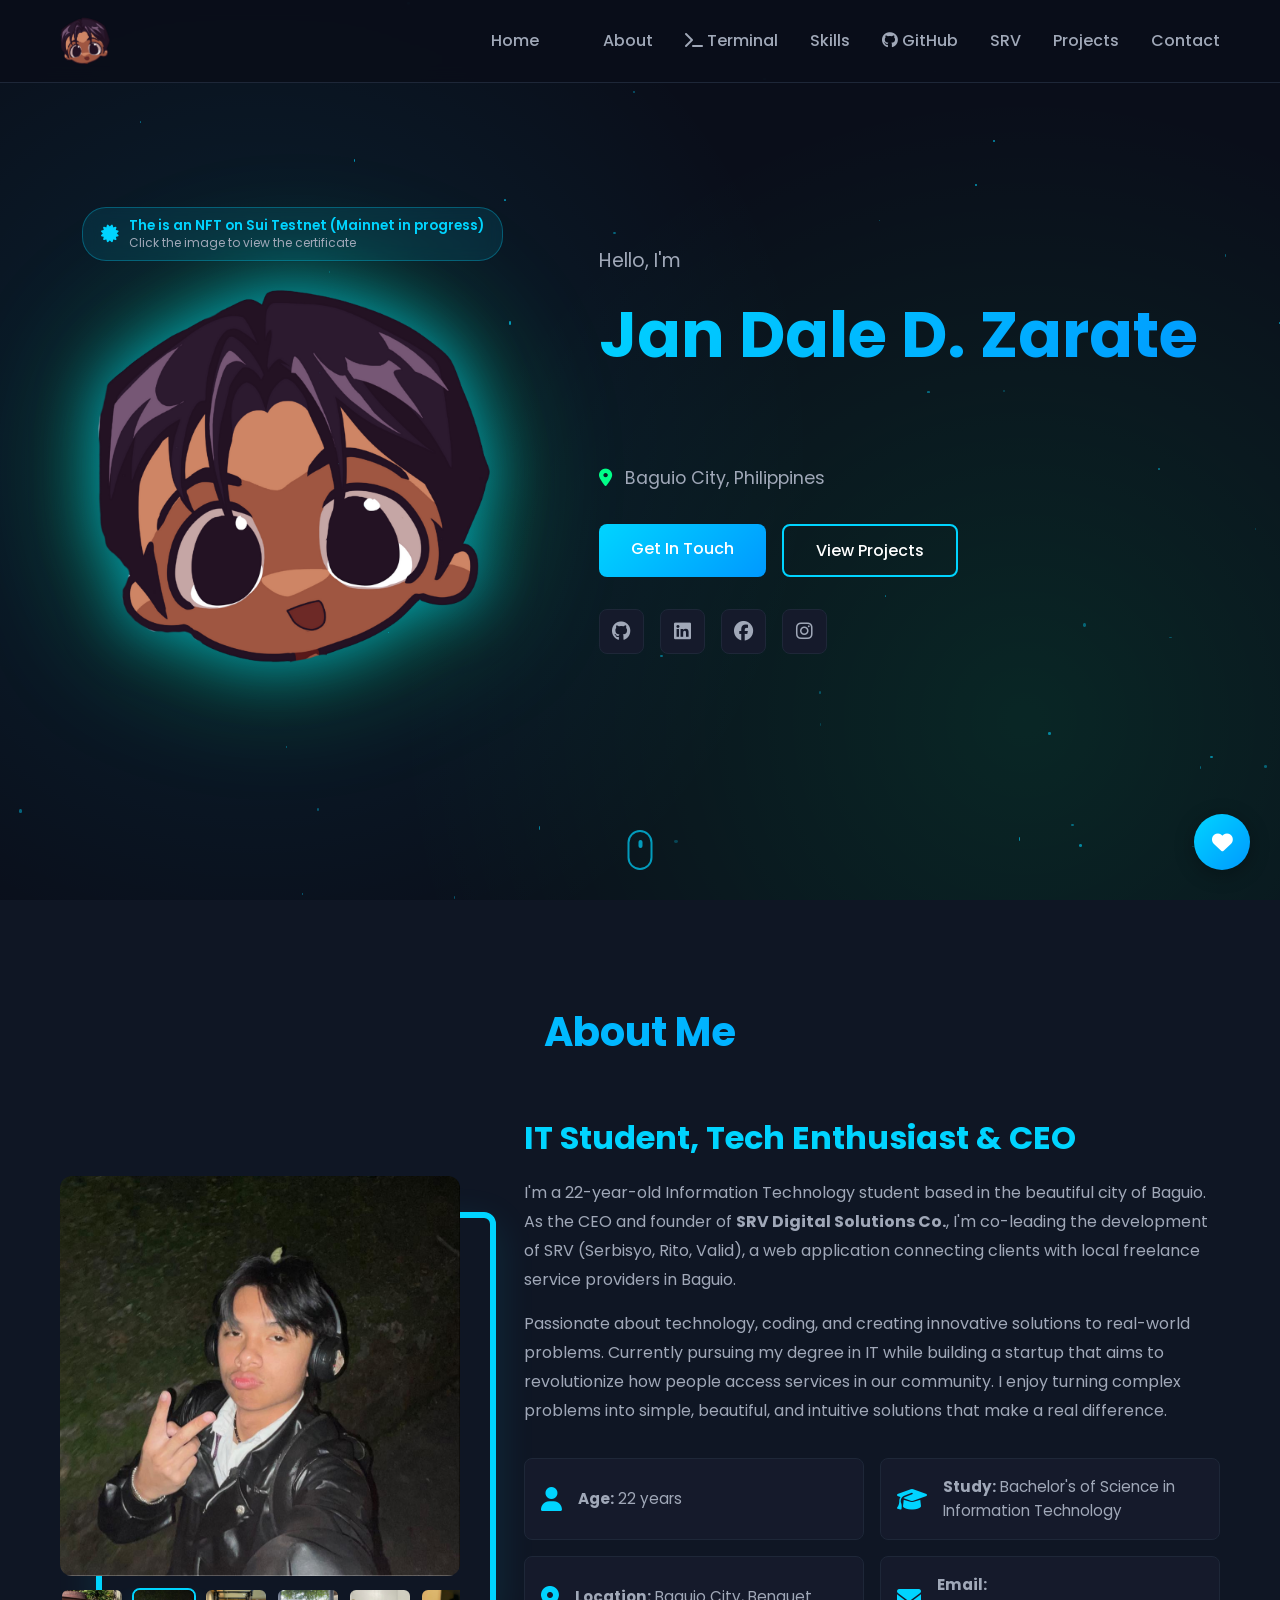
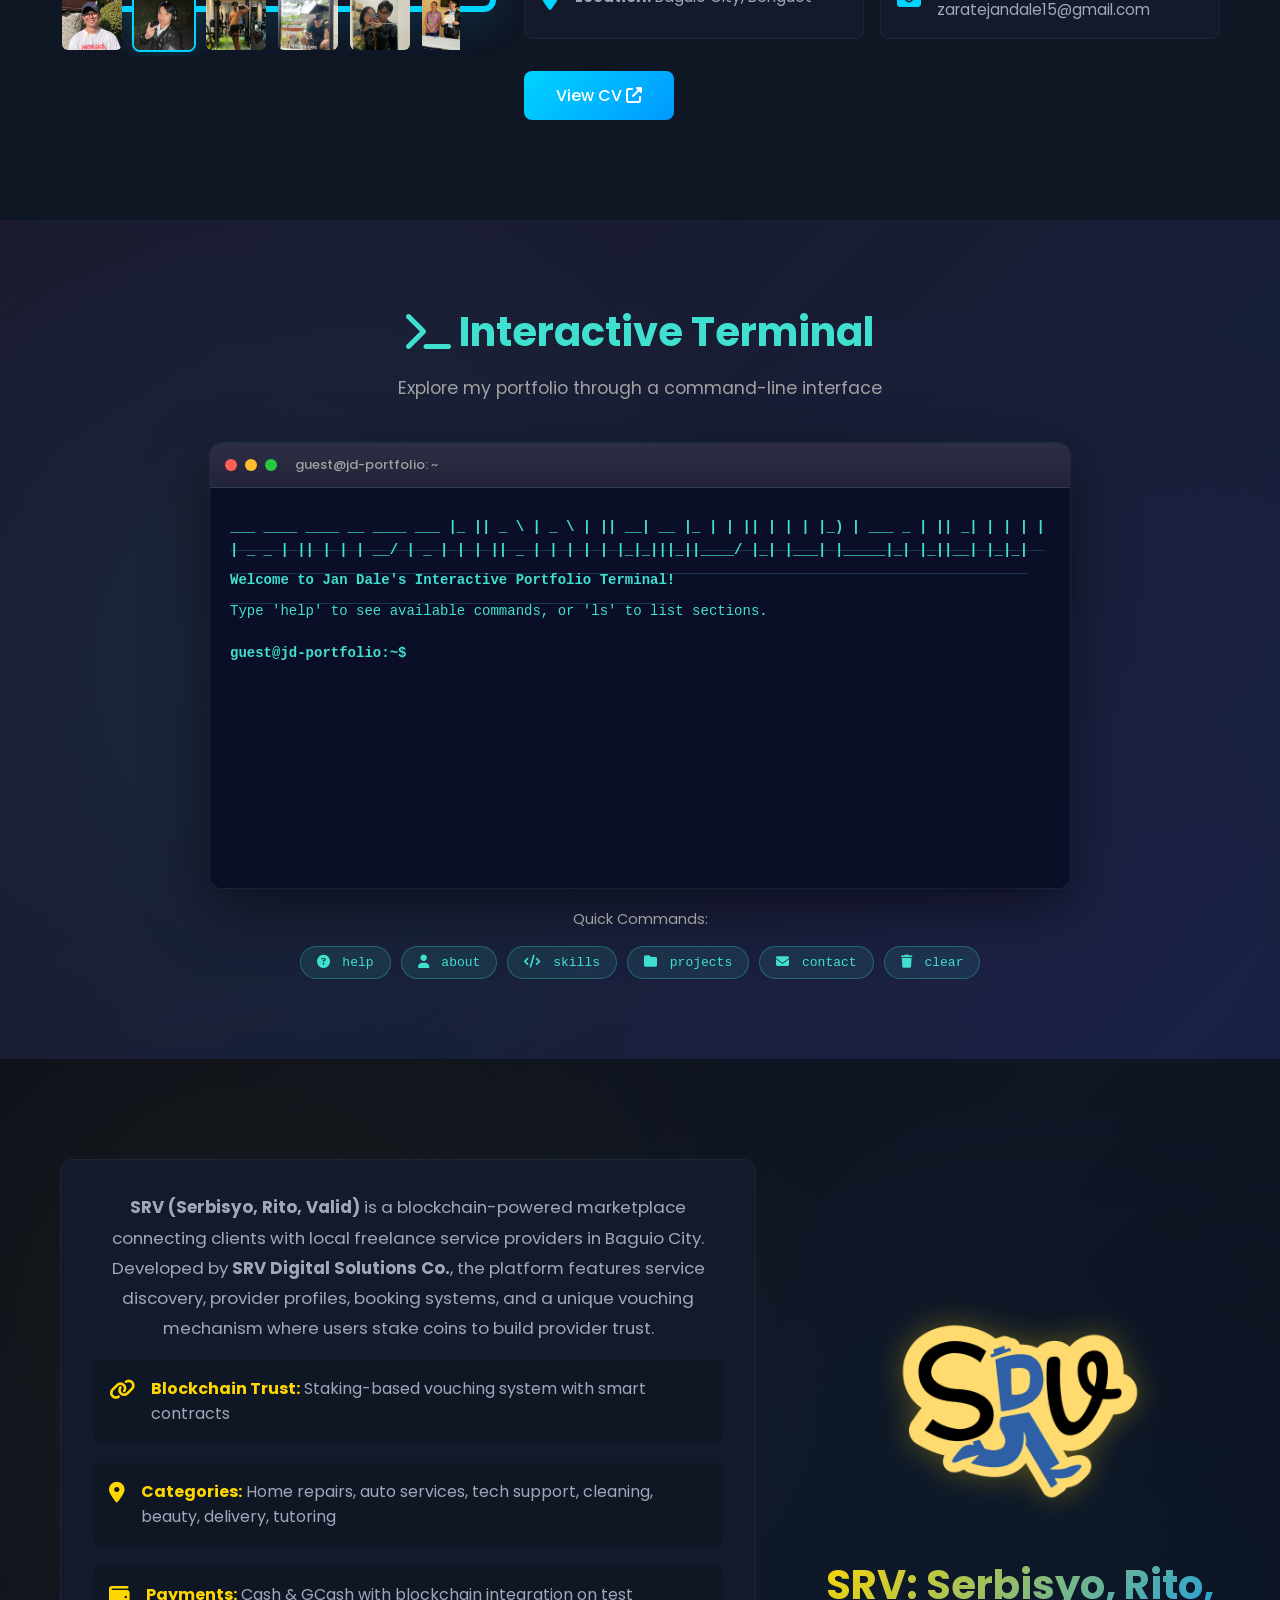
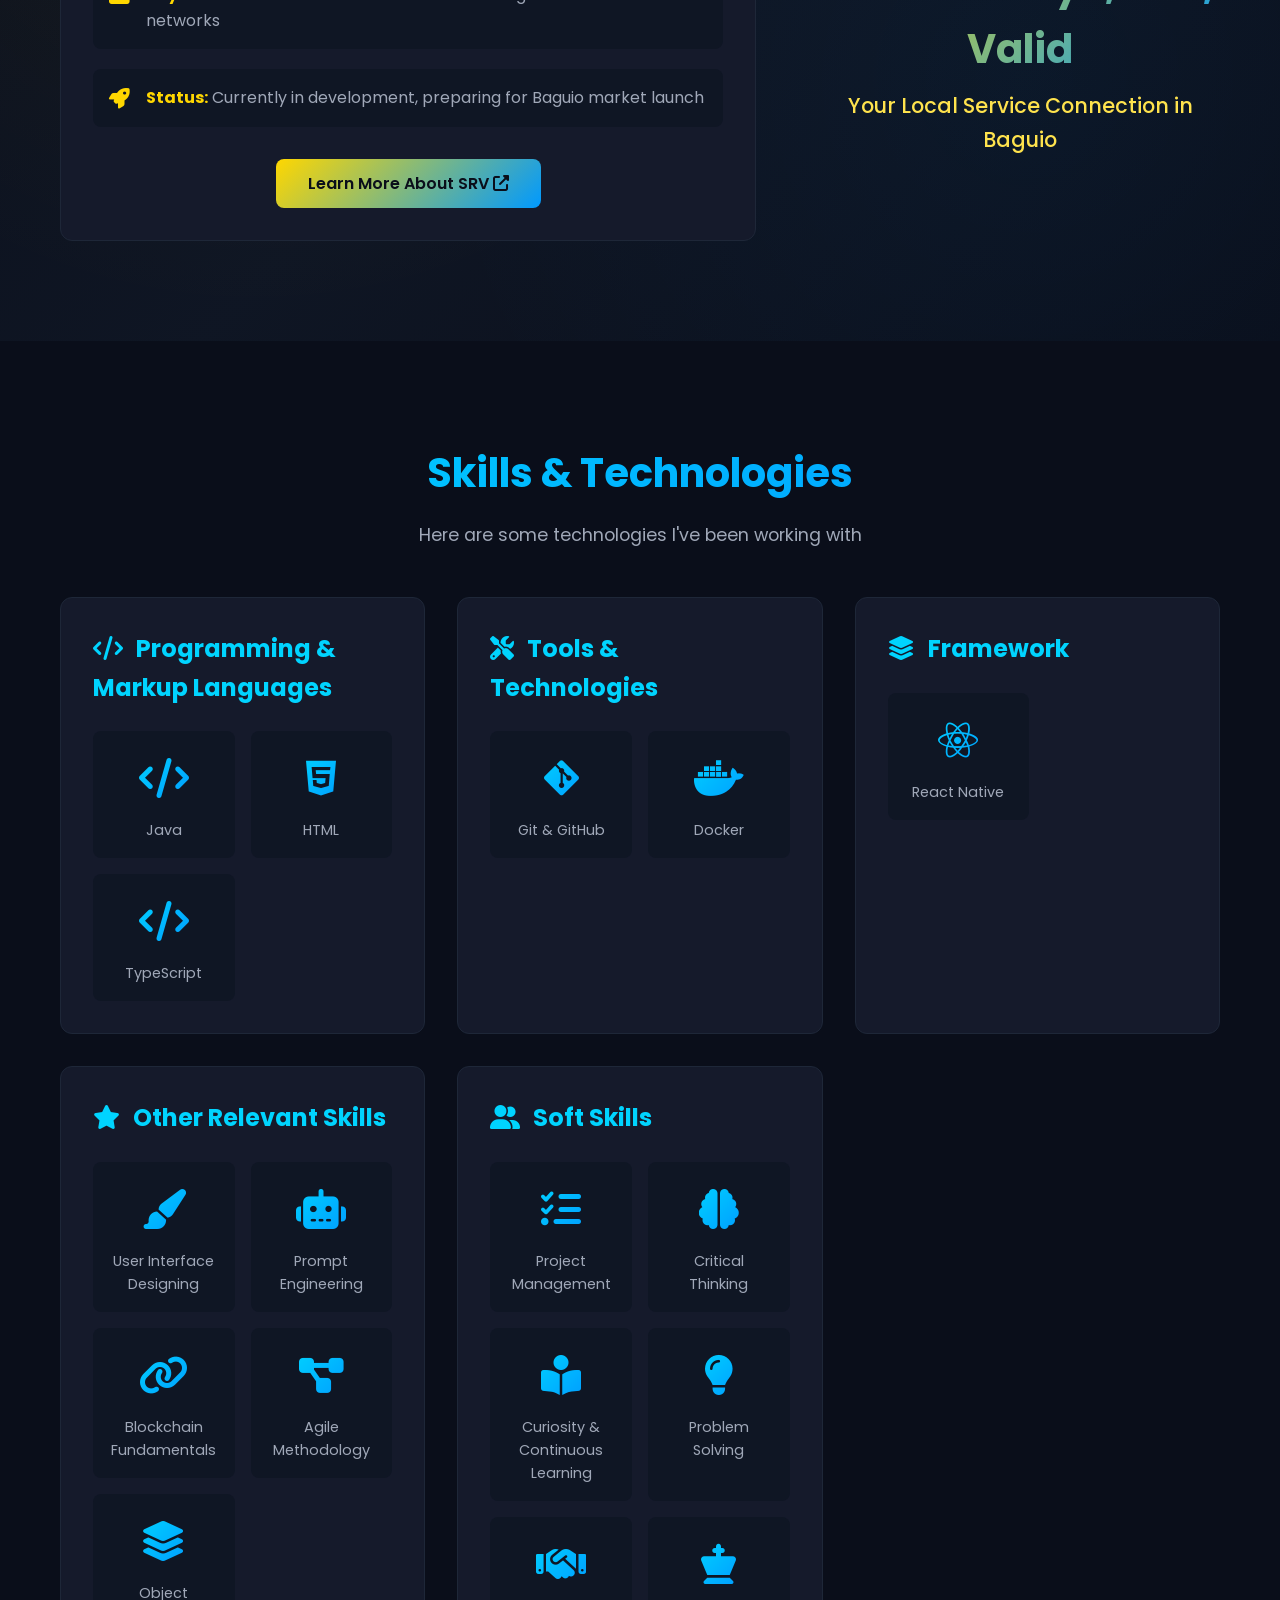
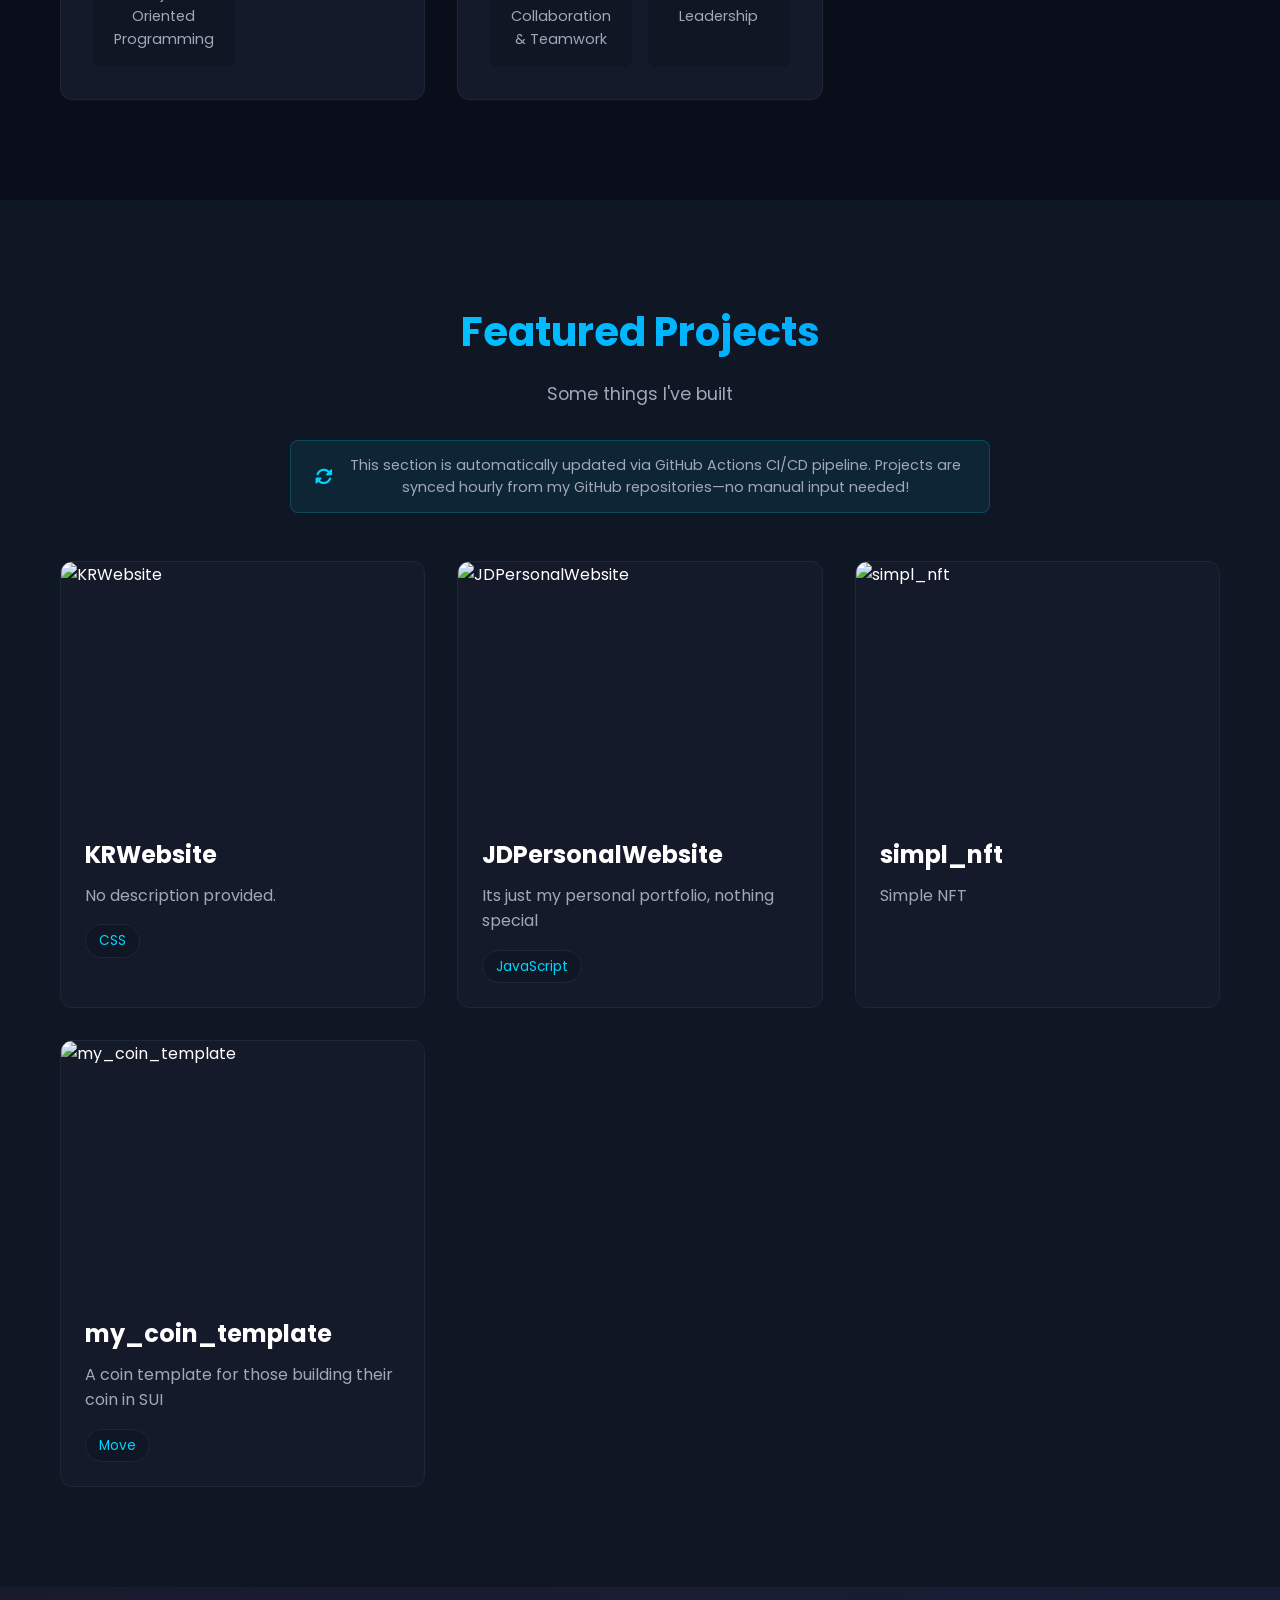
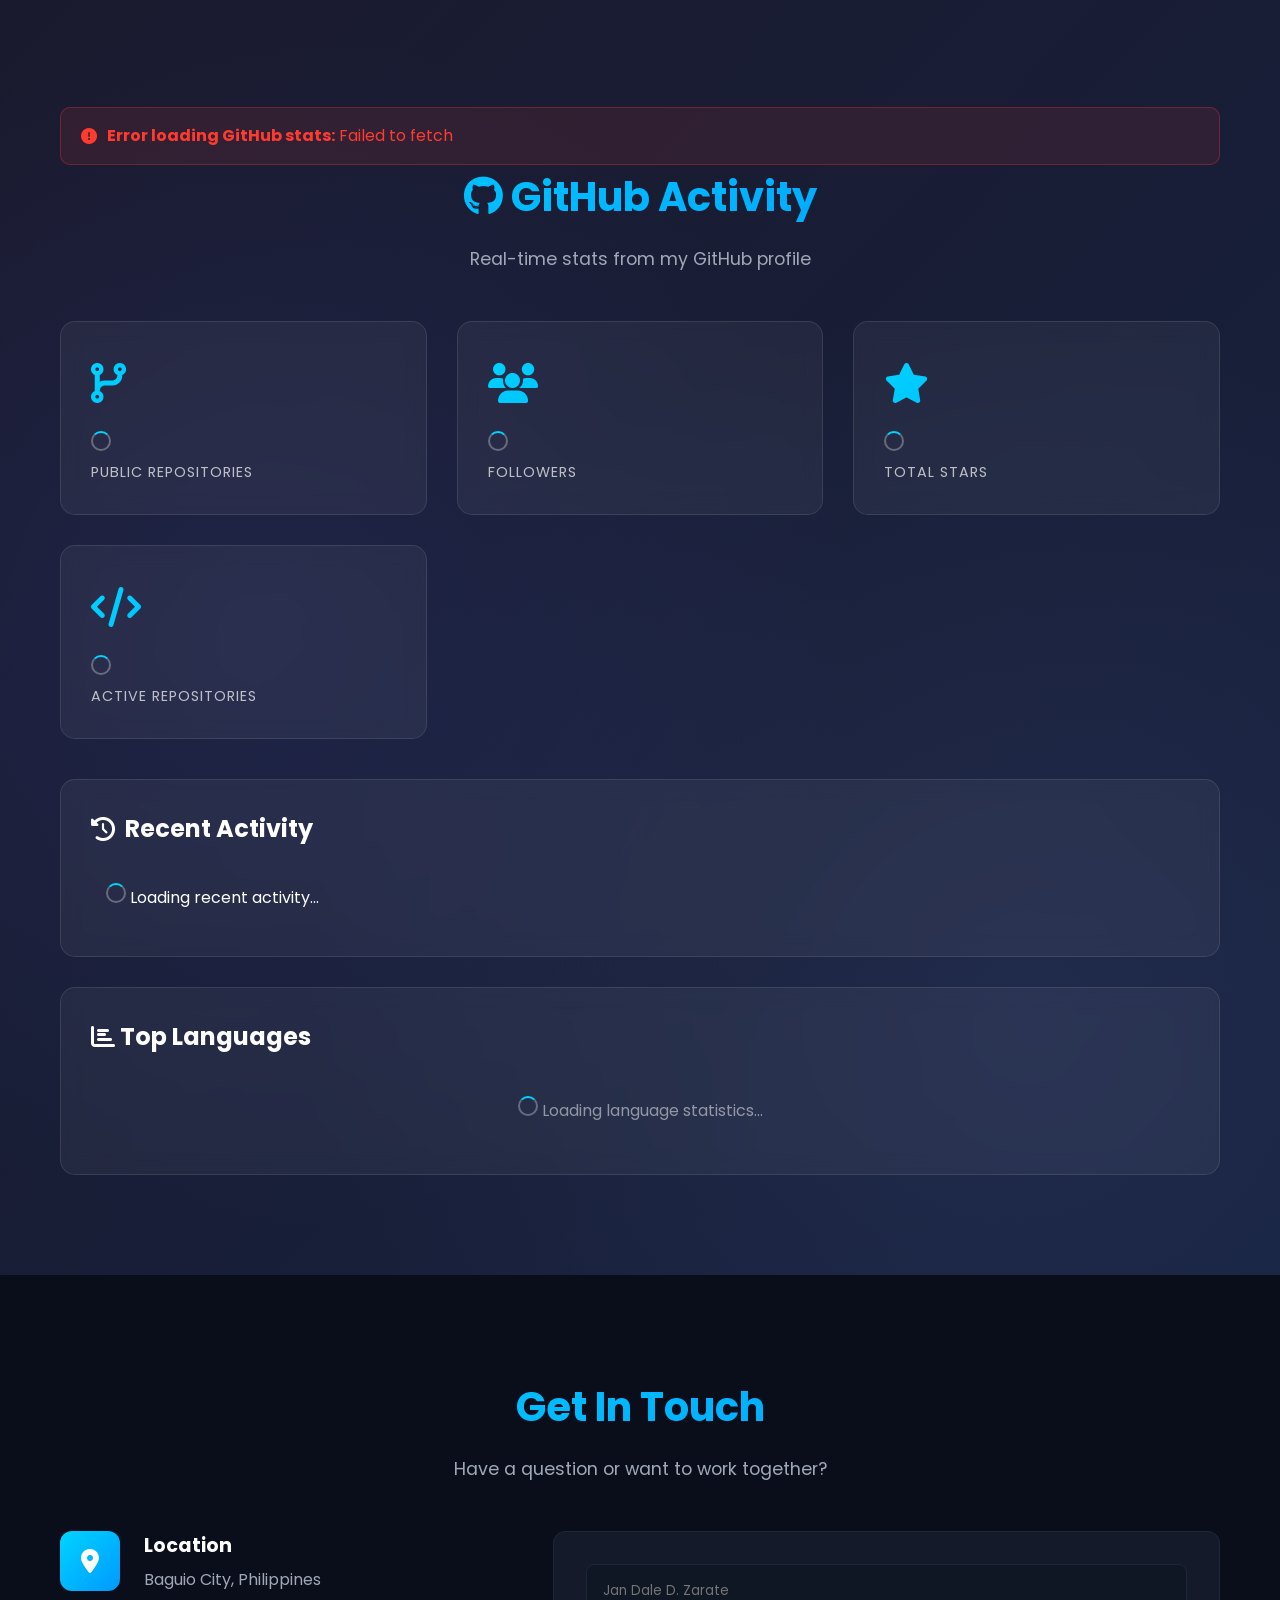
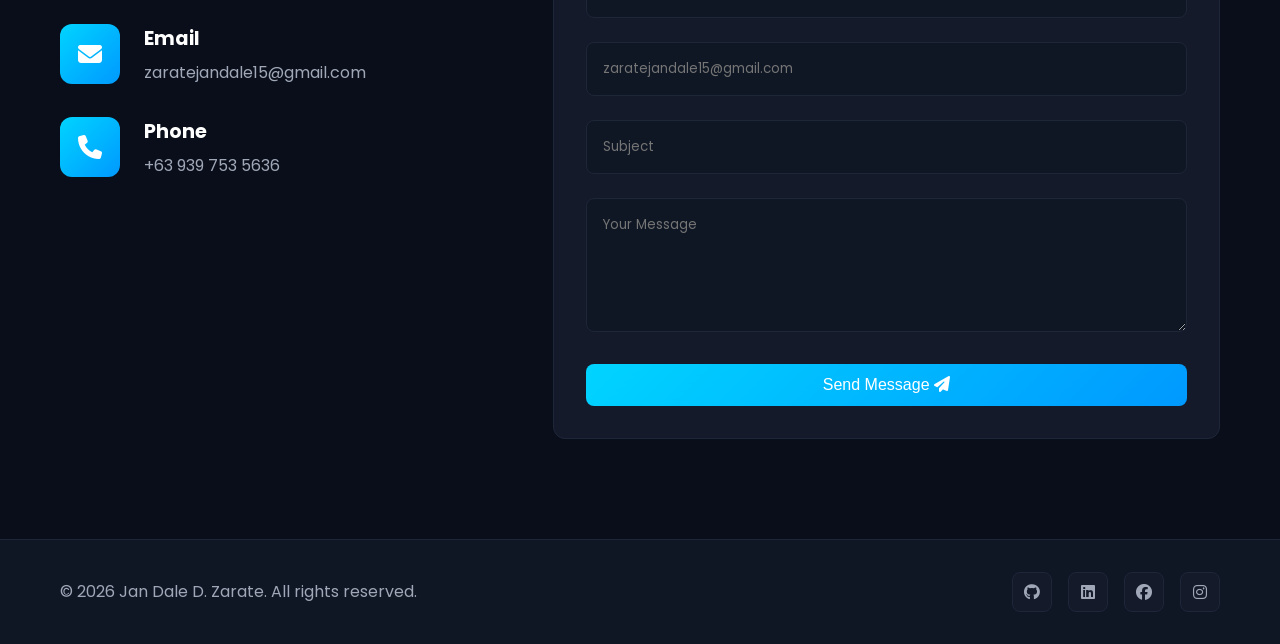
==== commit d340a4e0: "added a github tracking section" ====
--- a/index.html
+++ b/index.html
@@ -21,6 +21,7 @@
     <link rel="stylesheet" href="styles.css">
     <link rel="stylesheet" href="romantic-theme.css">
     <link rel="stylesheet" href="terminal.css">
+    <link rel="stylesheet" href="github-stats.css">
     <!-- Favicons (place your files in assets/pictures/) -->
     <link rel="icon" href="assets/pictures/favicon.ico" type="image/x-icon">
     <link rel="icon" href="assets/pictures/favicon.png" type="image/png">
@@ -45,6 +46,7 @@
                     <li><a href="#about" class="nav-link">About</a></li>
                     <li><a href="#terminal" class="nav-link"><i class="fas fa-terminal"></i> Terminal</a></li>
                     <li><a href="#skills" class="nav-link">Skills</a></li>
+                    <li><a href="#github-stats" class="nav-link"><i class="fab fa-github"></i> GitHub</a></li>
                     <li><a href="#srv" class="nav-link srv-link">SRV</a></li>
                     <li><a href="#projects" class="nav-link">Projects</a></li>
                     <li><a href="#contact" class="nav-link">Contact</a></li>
@@ -171,6 +173,8 @@
         </div>
     </section>
 
+  
+
     <!-- Interactive Terminal Section -->
     <section class="terminal-section" id="terminal">
         <div class="terminal-container">
@@ -498,6 +502,85 @@
         </div>
     </section>
 
+      <!-- GitHub Stats Section -->
+    <section id="github-stats" class="github-stats">
+        <div class="container">
+            <h2 class="section-title" data-aos="fade-up">
+                <i class="fab fa-github"></i> GitHub Activity
+            </h2>
+            <p class="section-subtitle" data-aos="fade-up">
+                Real-time stats from my GitHub profile
+            </p>
+
+            <!-- Stats Grid -->
+            <div class="github-stats-grid">
+                <div class="stat-card" data-aos="fade-up" data-aos-delay="100">
+                    <div class="stat-icon">
+                        <i class="fas fa-code-branch"></i>
+                    </div>
+                    <div class="stat-value loading" id="github-repos">
+                        <span class="spinner"></span>
+                    </div>
+                    <div class="stat-label">Public Repositories</div>
+                </div>
+
+                <div class="stat-card" data-aos="fade-up" data-aos-delay="200">
+                    <div class="stat-icon">
+                        <i class="fas fa-users"></i>
+                    </div>
+                    <div class="stat-value loading" id="github-followers">
+                        <span class="spinner"></span>
+                    </div>
+                    <div class="stat-label">Followers</div>
+                </div>
+
+                <div class="stat-card" data-aos="fade-up" data-aos-delay="300">
+                    <div class="stat-icon">
+                        <i class="fas fa-star"></i>
+                    </div>
+                    <div class="stat-value loading" id="github-stars">
+                        <span class="spinner"></span>
+                    </div>
+                    <div class="stat-label">Total Stars</div>
+                </div>
+
+                <div class="stat-card" data-aos="fade-up" data-aos-delay="400">
+                    <div class="stat-icon">
+                        <i class="fas fa-code"></i>
+                    </div>
+                    <div class="stat-value loading" id="github-contributions">
+                        <span class="spinner"></span>
+                    </div>
+                    <div class="stat-label">Active Repositories</div>
+                </div>
+            </div>
+
+            <!-- Recent Activity -->
+            <div class="github-activity" data-aos="fade-up">
+                <h3>
+                    <i class="fas fa-history"></i> Recent Activity
+                </h3>
+                <ul class="activity-list" id="github-activity-list">
+                    <li class="activity-item">
+                        <span class="spinner"></span> Loading recent activity...
+                    </li>
+                </ul>
+            </div>
+
+            <!-- Top Languages -->
+            <div class="github-chart" data-aos="fade-up">
+                <h3>
+                    <i class="fas fa-chart-bar"></i> Top Languages
+                </h3>
+                <div class="language-bars" id="language-bars">
+                    <div style="color: rgba(255,255,255,0.5); text-align: center; padding: 20px;">
+                        <span class="spinner"></span> Loading language statistics...
+                    </div>
+                </div>
+            </div>
+        </div>
+    </section>
+
     <!-- Contact Section -->
     <section id="contact" class="contact">
         <div class="container">
@@ -577,6 +660,9 @@
     <!-- Interactive Terminal -->
     <script src="terminal.js"></script>
     
+    <!-- GitHub Stats -->
+    <script src="github-stats.js"></script>
+    
     <!-- Custom JavaScript -->
     <script src="script.js"></script>
 
--- a/github-stats.css
+++ b/github-stats.css
@@ -0,0 +1,288 @@
+/* GitHub Stats Section */
+.github-stats {
+    padding: 100px 0;
+    background: linear-gradient(135deg, #1a1a2e 0%, #16213e 100%);
+    position: relative;
+    overflow: hidden;
+}
+
+.github-stats::before {
+    content: '';
+    position: absolute;
+    top: 0;
+    left: 0;
+    right: 0;
+    bottom: 0;
+    background: 
+        radial-gradient(circle at 20% 50%, rgba(88, 101, 242, 0.1) 0%, transparent 50%),
+        radial-gradient(circle at 80% 80%, rgba(114, 137, 218, 0.1) 0%, transparent 50%);
+    pointer-events: none;
+}
+
+.github-stats .container {
+    position: relative;
+    z-index: 1;
+}
+
+.github-stats-grid {
+    display: grid;
+    grid-template-columns: repeat(auto-fit, minmax(280px, 1fr));
+    gap: 30px;
+    margin-bottom: 40px;
+}
+
+.stat-card {
+    background: rgba(255, 255, 255, 0.05);
+    border: 1px solid rgba(255, 255, 255, 0.1);
+    border-radius: 15px;
+    padding: 30px;
+    backdrop-filter: blur(10px);
+    transition: all 0.3s ease;
+    position: relative;
+    overflow: hidden;
+}
+
+.stat-card::before {
+    content: '';
+    position: absolute;
+    top: 0;
+    left: 0;
+    right: 0;
+    height: 3px;
+    background: linear-gradient(90deg, var(--primary-color), var(--secondary-color));
+    transform: scaleX(0);
+    transform-origin: left;
+    transition: transform 0.3s ease;
+}
+
+.stat-card:hover {
+    transform: translateY(-5px);
+    border-color: rgba(255, 255, 255, 0.3);
+    box-shadow: 0 10px 40px rgba(0, 0, 0, 0.3);
+}
+
+.stat-card:hover::before {
+    transform: scaleX(1);
+}
+
+.stat-icon {
+    font-size: 2.5rem;
+    margin-bottom: 15px;
+    background: linear-gradient(135deg, var(--primary-color), var(--secondary-color));
+    -webkit-background-clip: text;
+    -webkit-text-fill-color: transparent;
+    background-clip: text;
+}
+
+.stat-value {
+    font-size: 2.5rem;
+    font-weight: 700;
+    color: #fff;
+    margin-bottom: 10px;
+    display: flex;
+    align-items: center;
+    gap: 10px;
+}
+
+.stat-value.loading {
+    color: rgba(255, 255, 255, 0.3);
+}
+
+.stat-label {
+    color: rgba(255, 255, 255, 0.7);
+    font-size: 0.9rem;
+    text-transform: uppercase;
+    letter-spacing: 1px;
+}
+
+.github-activity {
+    background: rgba(255, 255, 255, 0.05);
+    border: 1px solid rgba(255, 255, 255, 0.1);
+    border-radius: 15px;
+    padding: 30px;
+    backdrop-filter: blur(10px);
+    margin-top: 30px;
+}
+
+.github-activity h3 {
+    color: #fff;
+    margin-bottom: 20px;
+    font-size: 1.5rem;
+    display: flex;
+    align-items: center;
+    gap: 10px;
+}
+
+.activity-list {
+    list-style: none;
+    padding: 0;
+    margin: 0;
+}
+
+.activity-item {
+    padding: 15px;
+    border-bottom: 1px solid rgba(255, 255, 255, 0.1);
+    transition: background 0.3s ease;
+}
+
+.activity-item:last-child {
+    border-bottom: none;
+}
+
+.activity-item:hover {
+    background: rgba(255, 255, 255, 0.05);
+}
+
+.activity-repo {
+    color: var(--primary-color);
+    font-weight: 600;
+    text-decoration: none;
+    display: inline-flex;
+    align-items: center;
+    gap: 5px;
+}
+
+.activity-repo:hover {
+    text-decoration: underline;
+}
+
+.activity-type {
+    display: inline-block;
+    padding: 3px 10px;
+    background: rgba(88, 101, 242, 0.2);
+    border-radius: 5px;
+    font-size: 0.75rem;
+    color: var(--primary-color);
+    margin-left: 10px;
+}
+
+.activity-time {
+    color: rgba(255, 255, 255, 0.5);
+    font-size: 0.85rem;
+    margin-top: 5px;
+}
+
+.activity-message {
+    color: rgba(255, 255, 255, 0.8);
+    margin-top: 8px;
+    font-size: 0.9rem;
+}
+
+.github-chart {
+    background: rgba(255, 255, 255, 0.05);
+    border: 1px solid rgba(255, 255, 255, 0.1);
+    border-radius: 15px;
+    padding: 30px;
+    backdrop-filter: blur(10px);
+    margin-top: 30px;
+}
+
+.github-chart h3 {
+    color: #fff;
+    margin-bottom: 20px;
+    font-size: 1.5rem;
+}
+
+.language-bars {
+    display: flex;
+    flex-direction: column;
+    gap: 15px;
+}
+
+.language-bar {
+    display: flex;
+    align-items: center;
+    gap: 15px;
+}
+
+.language-name {
+    min-width: 120px;
+    color: rgba(255, 255, 255, 0.8);
+    font-size: 0.9rem;
+}
+
+.language-bar-bg {
+    flex: 1;
+    height: 8px;
+    background: rgba(255, 255, 255, 0.1);
+    border-radius: 10px;
+    overflow: hidden;
+}
+
+.language-bar-fill {
+    height: 100%;
+    background: linear-gradient(90deg, var(--primary-color), var(--secondary-color));
+    border-radius: 10px;
+    transition: width 1s ease;
+}
+
+.language-percentage {
+    min-width: 50px;
+    text-align: right;
+    color: rgba(255, 255, 255, 0.6);
+    font-size: 0.85rem;
+}
+
+.error-message {
+    background: rgba(255, 59, 48, 0.1);
+    border: 1px solid rgba(255, 59, 48, 0.3);
+    color: #ff3b30;
+    padding: 15px 20px;
+    border-radius: 10px;
+    margin-top: 20px;
+    display: flex;
+    align-items: center;
+    gap: 10px;
+}
+
+.rate-limit-warning {
+    background: rgba(255, 204, 0, 0.1);
+    border: 1px solid rgba(255, 204, 0, 0.3);
+    color: #ffcc00;
+    padding: 15px 20px;
+    border-radius: 10px;
+    margin-bottom: 20px;
+    display: flex;
+    align-items: center;
+    gap: 10px;
+    font-size: 0.9rem;
+}
+
+.spinner {
+    display: inline-block;
+    width: 20px;
+    height: 20px;
+    border: 2px solid rgba(255, 255, 255, 0.3);
+    border-top-color: var(--primary-color);
+    border-radius: 50%;
+    animation: spin 0.8s linear infinite;
+}
+
+@keyframes spin {
+    to { transform: rotate(360deg); }
+}
+
+/* Responsive */
+@media (max-width: 768px) {
+    .github-stats {
+        padding: 60px 0;
+    }
+
+    .github-stats-grid {
+        grid-template-columns: 1fr;
+        gap: 20px;
+    }
+
+    .stat-card {
+        padding: 20px;
+    }
+
+    .stat-value {
+        font-size: 2rem;
+    }
+
+    .language-name {
+        min-width: 100px;
+        font-size: 0.85rem;
+    }
+}
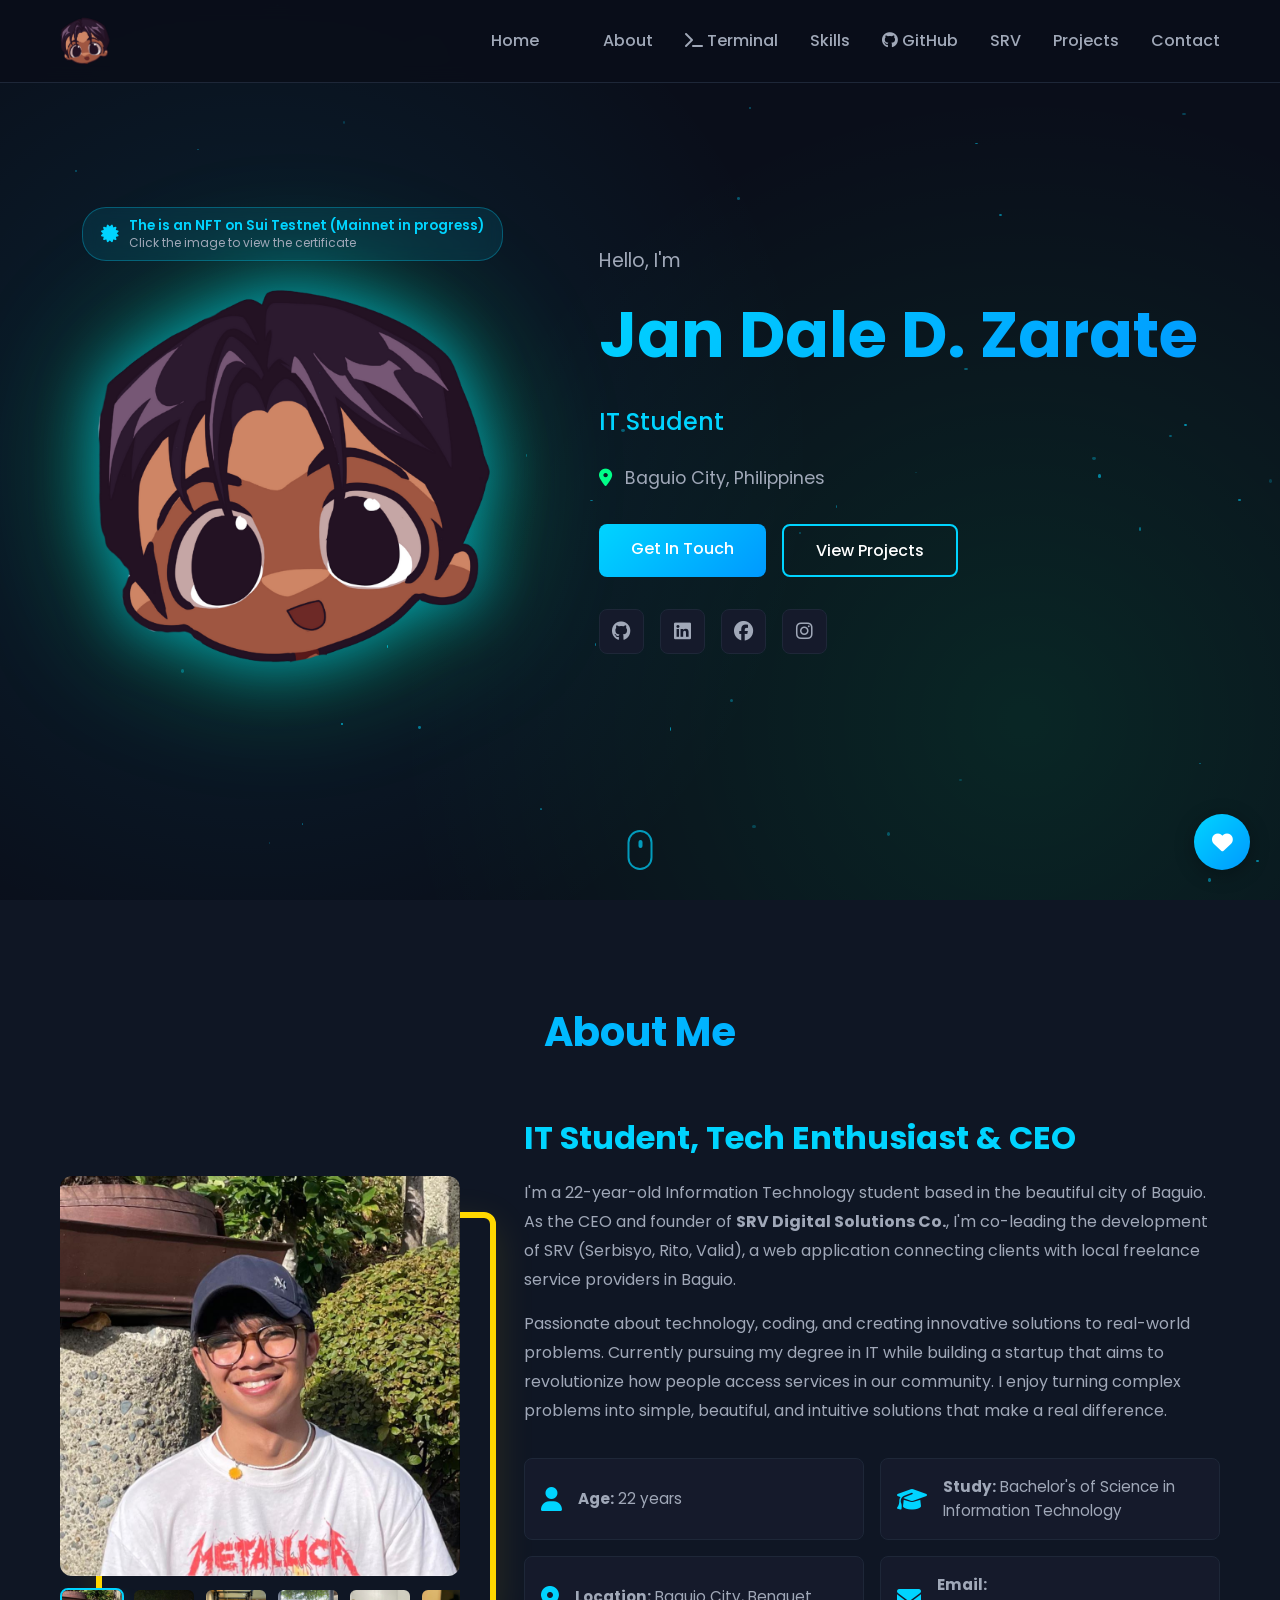
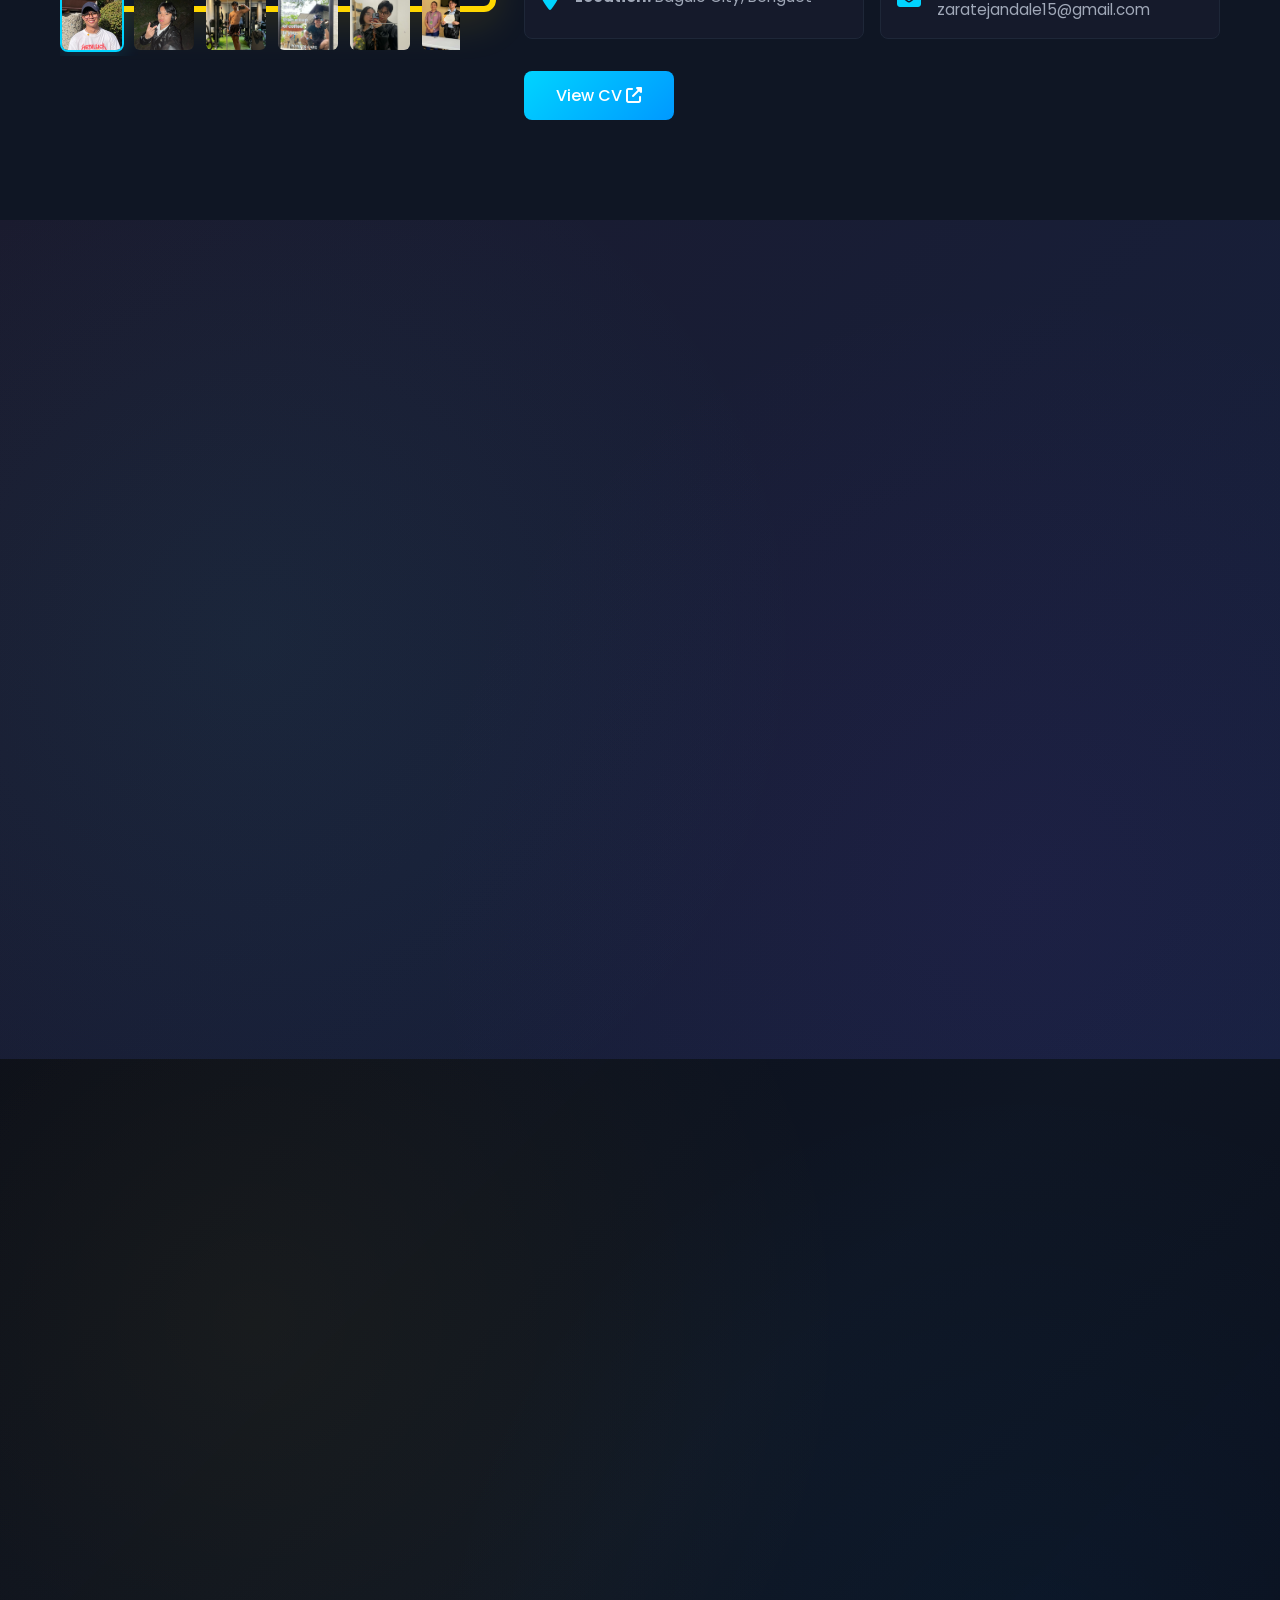
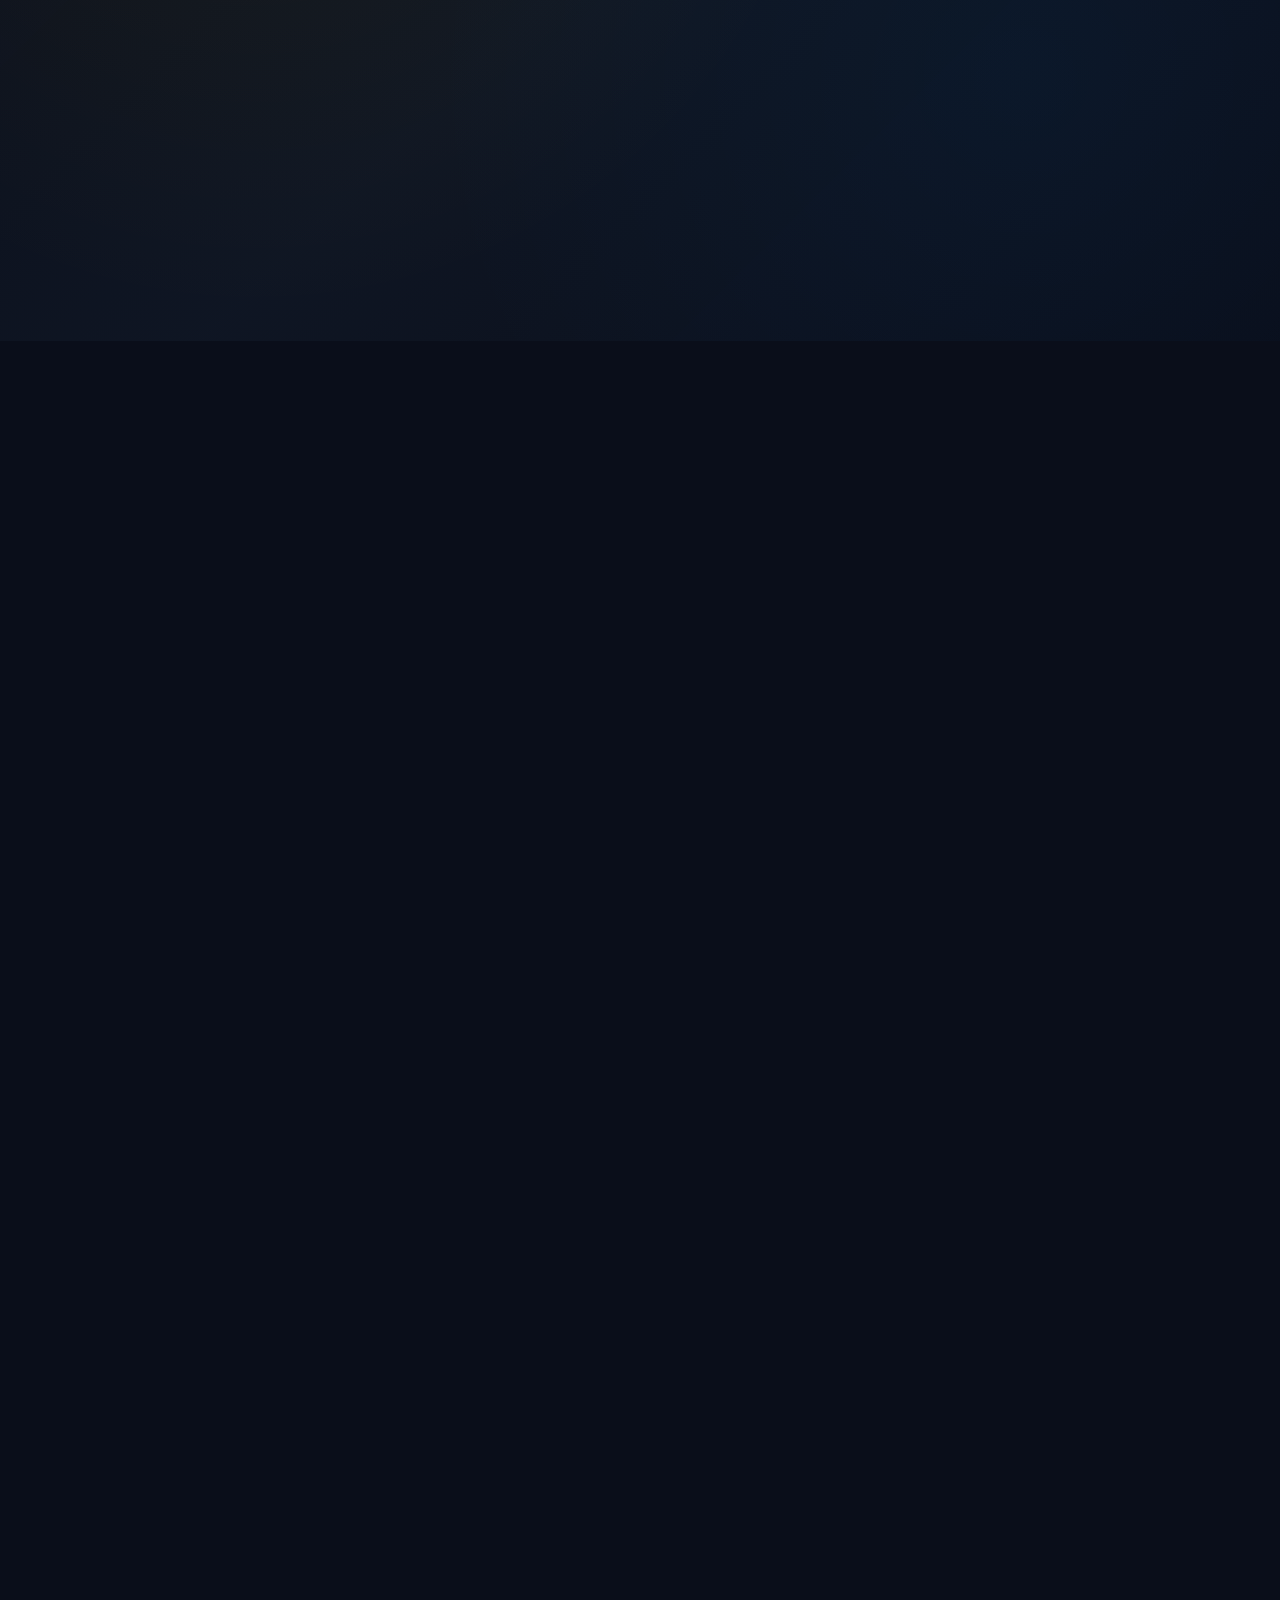
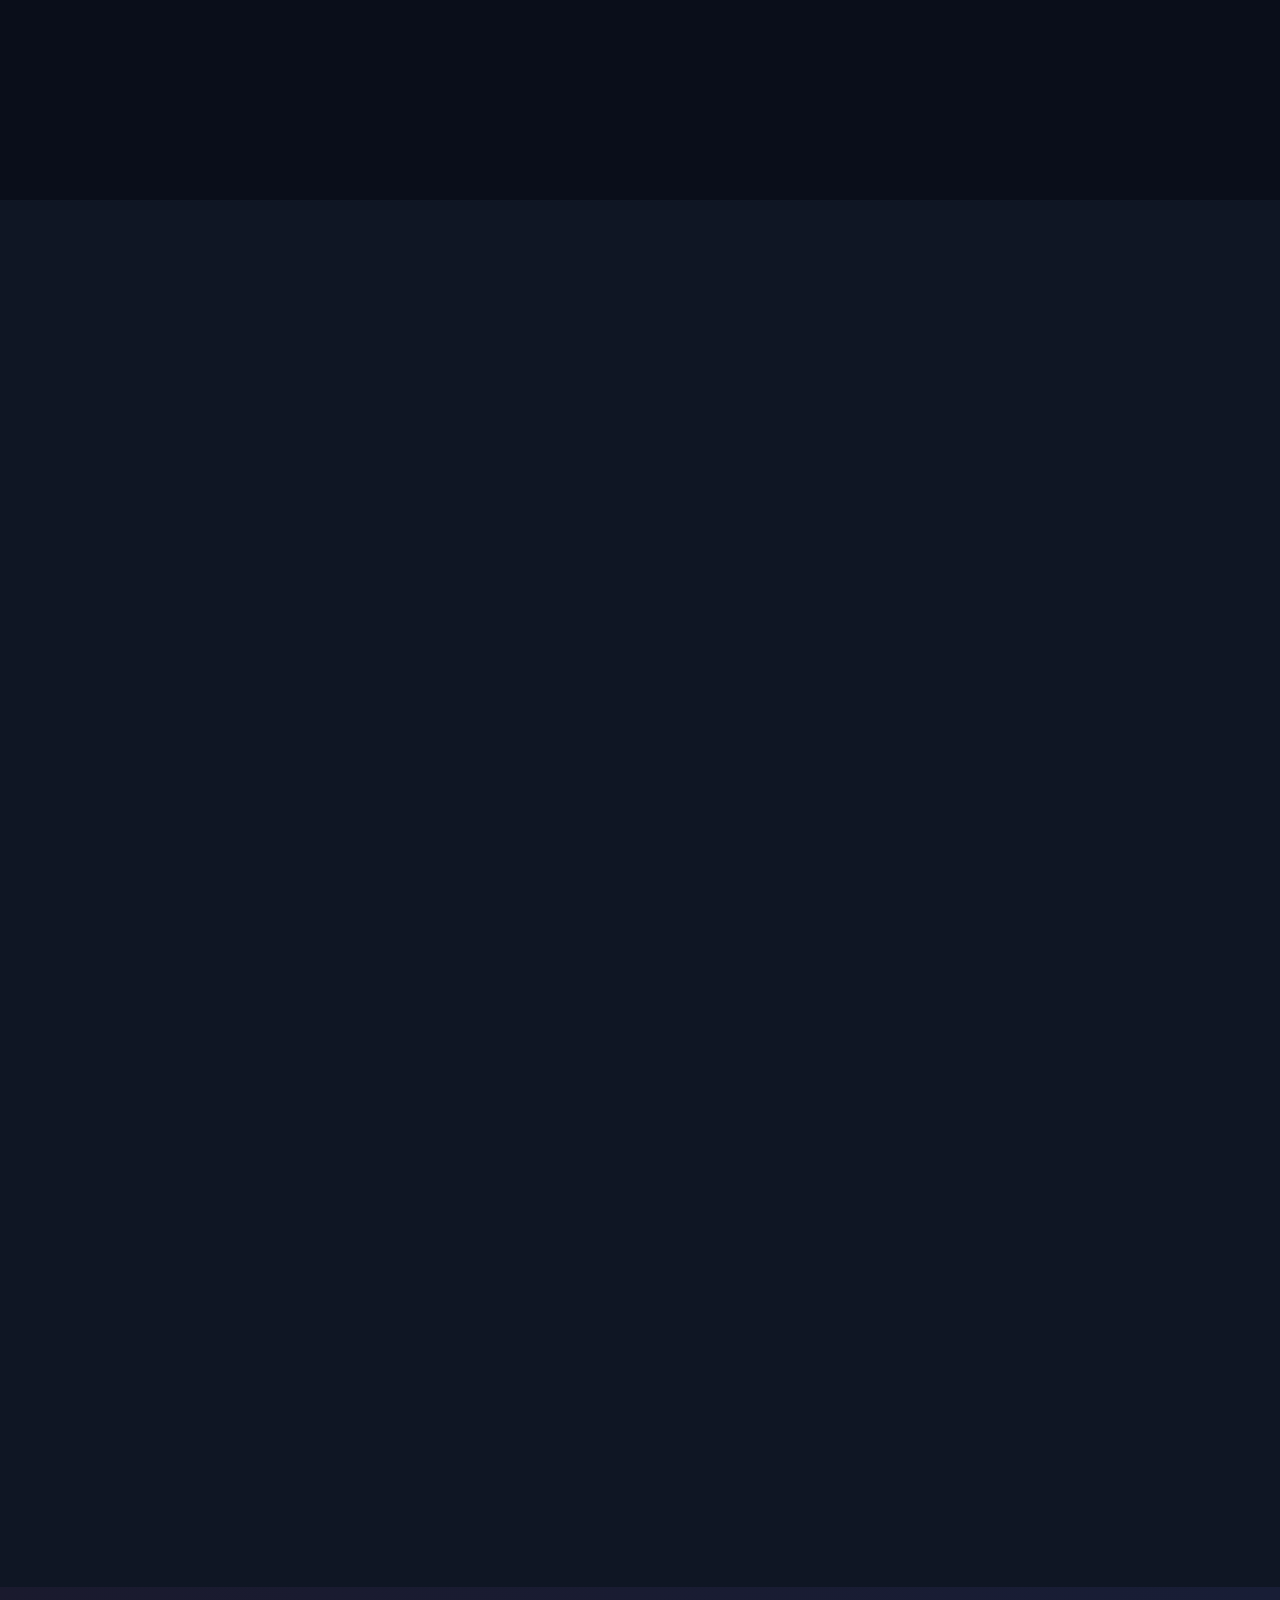
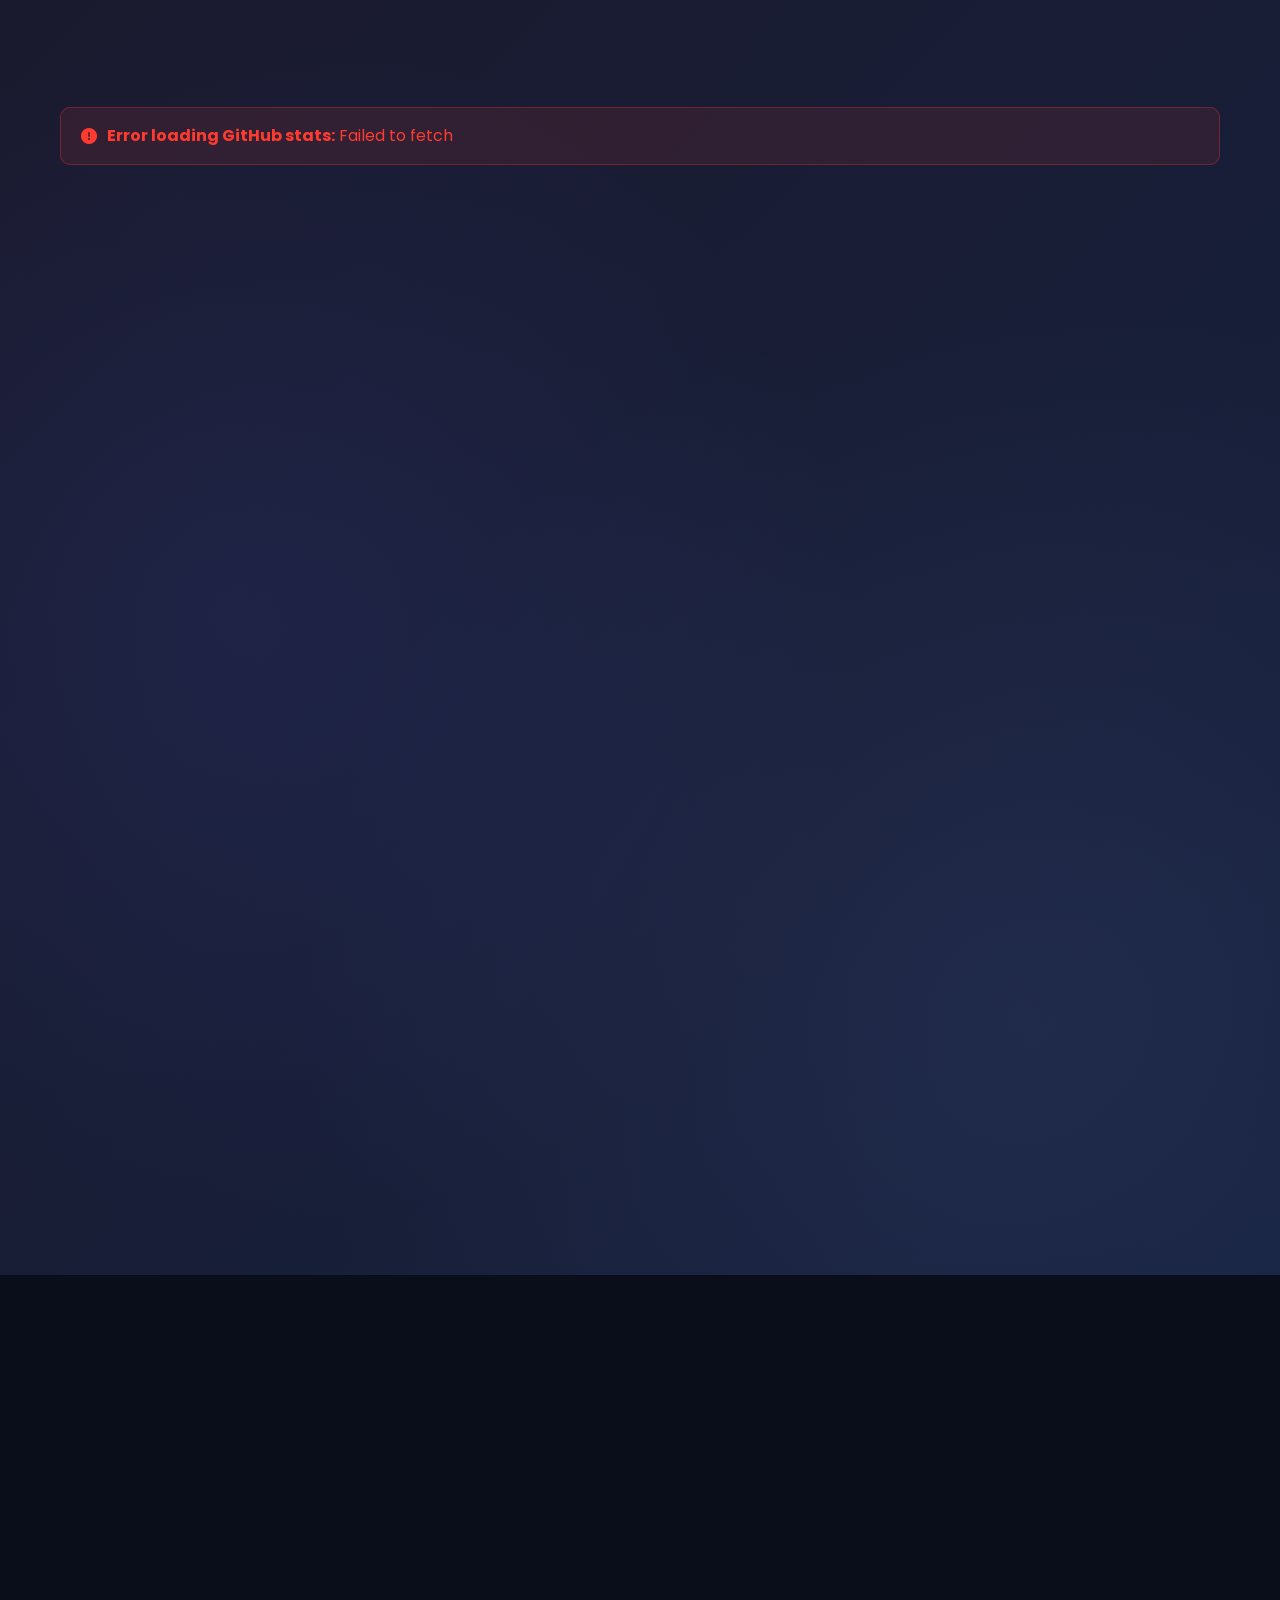
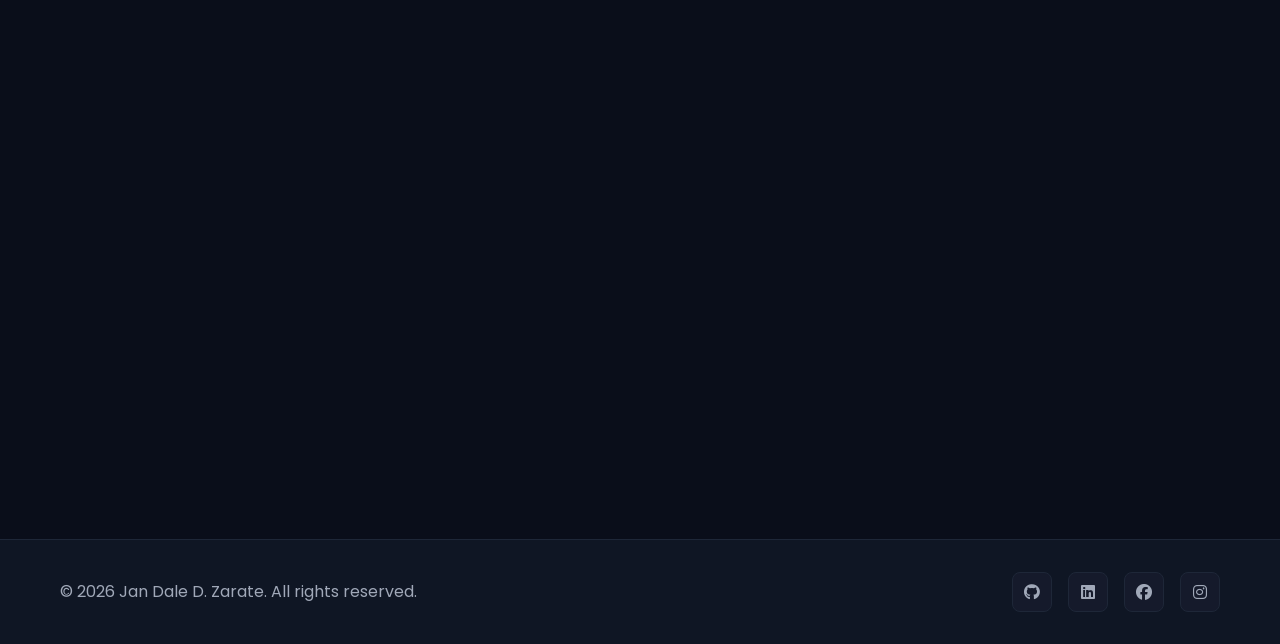
==== commit b24e35fb: "fixed a loading issue" ====
--- a/index.html
+++ b/index.html
@@ -197,7 +197,7 @@
                     <div class="terminal-output"></div>
                     <div class="terminal-input-line">
                         <span class="terminal-input-prompt">guest@jd-portfolio:~$</span>
-                        <input type="text" class="terminal-input" autocomplete="off" spellcheck="false" autofocus>
+                        <input type="text" class="terminal-input" autocomplete="off" spellcheck="false">
                     </div>
                 </div>
             </div>
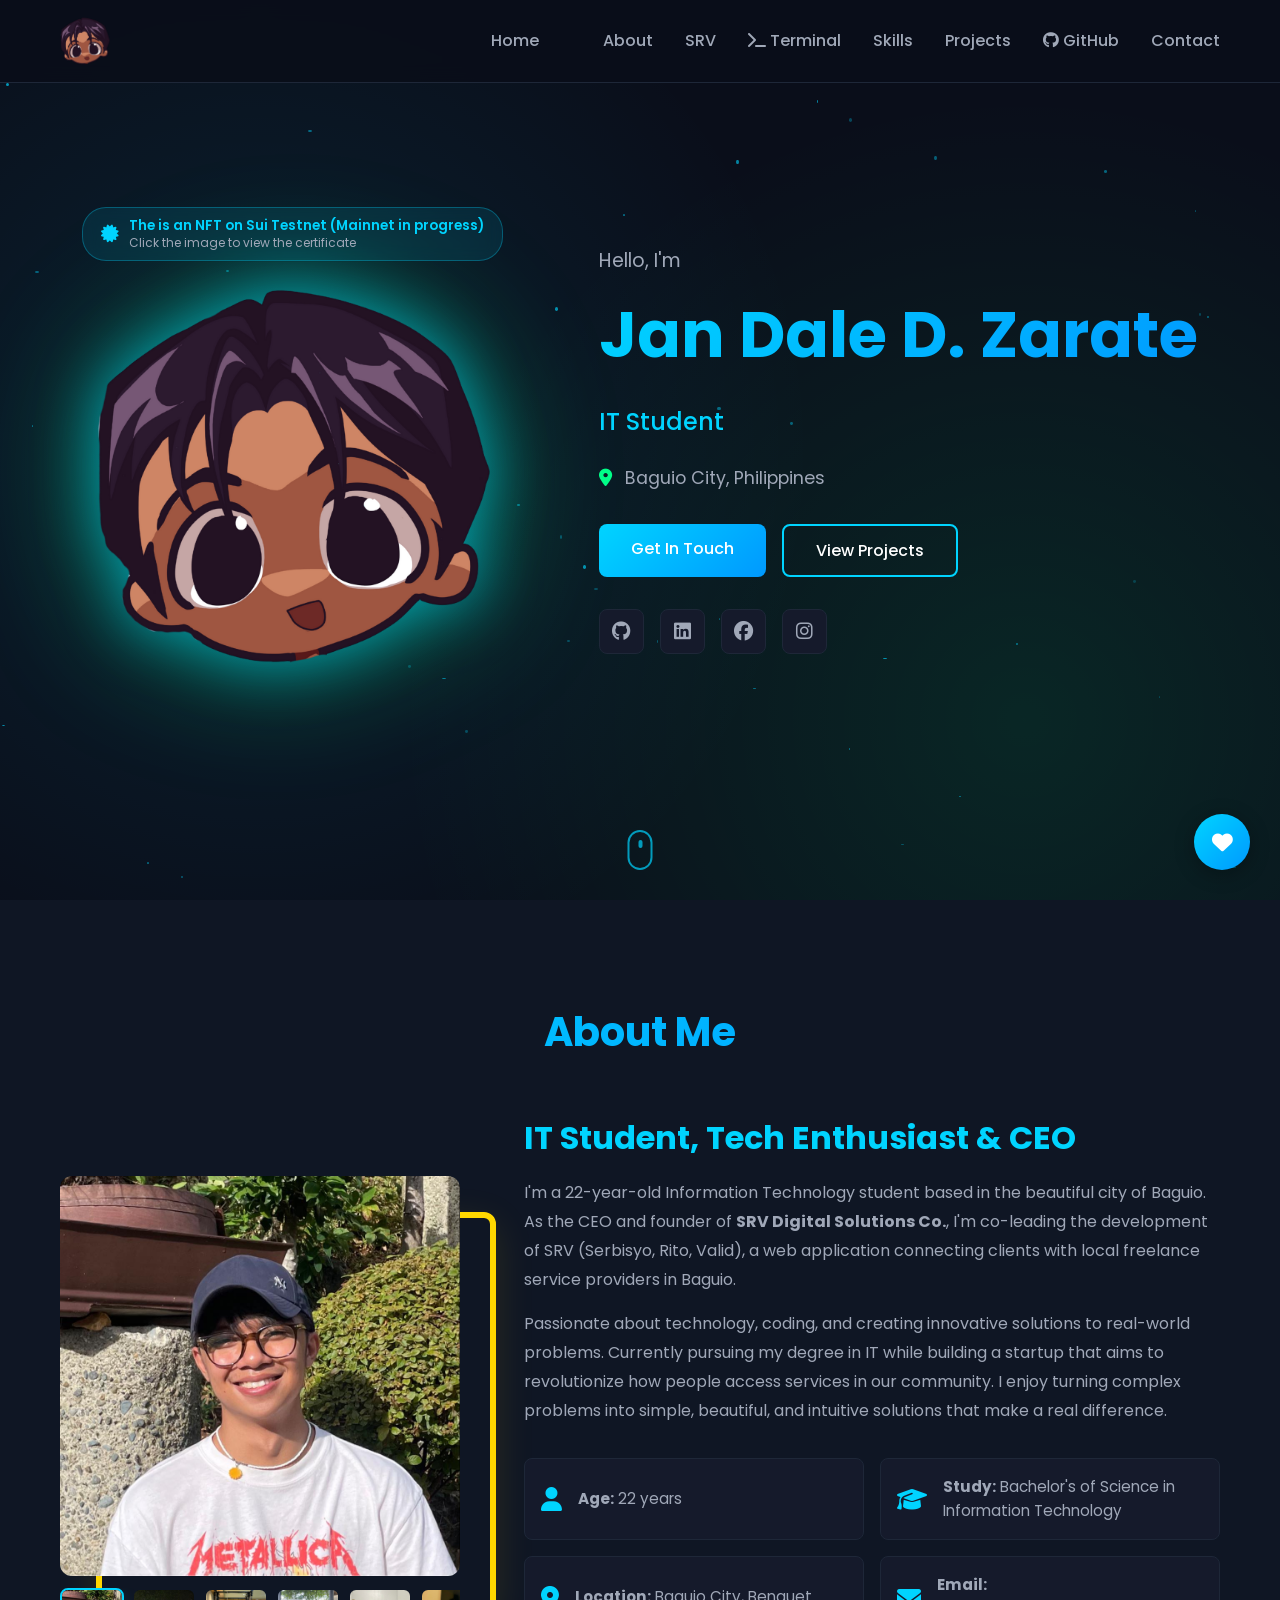
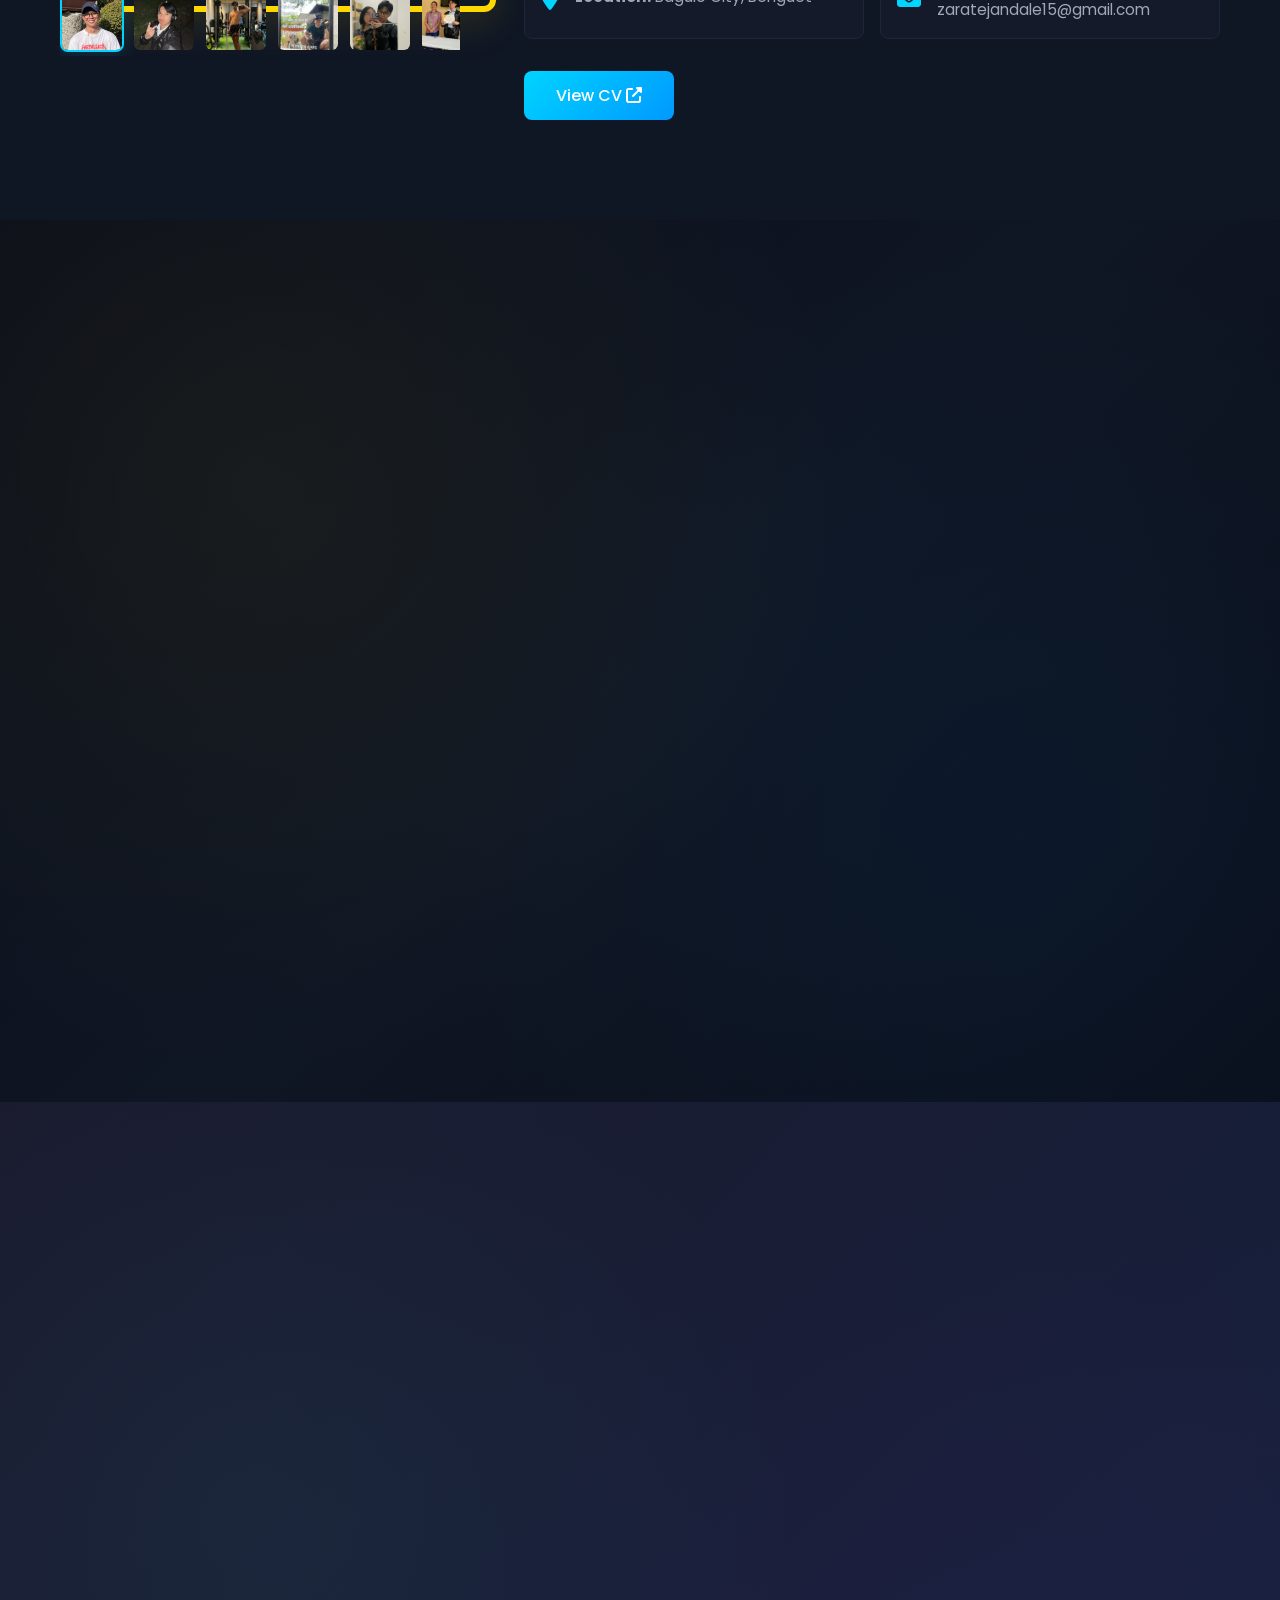
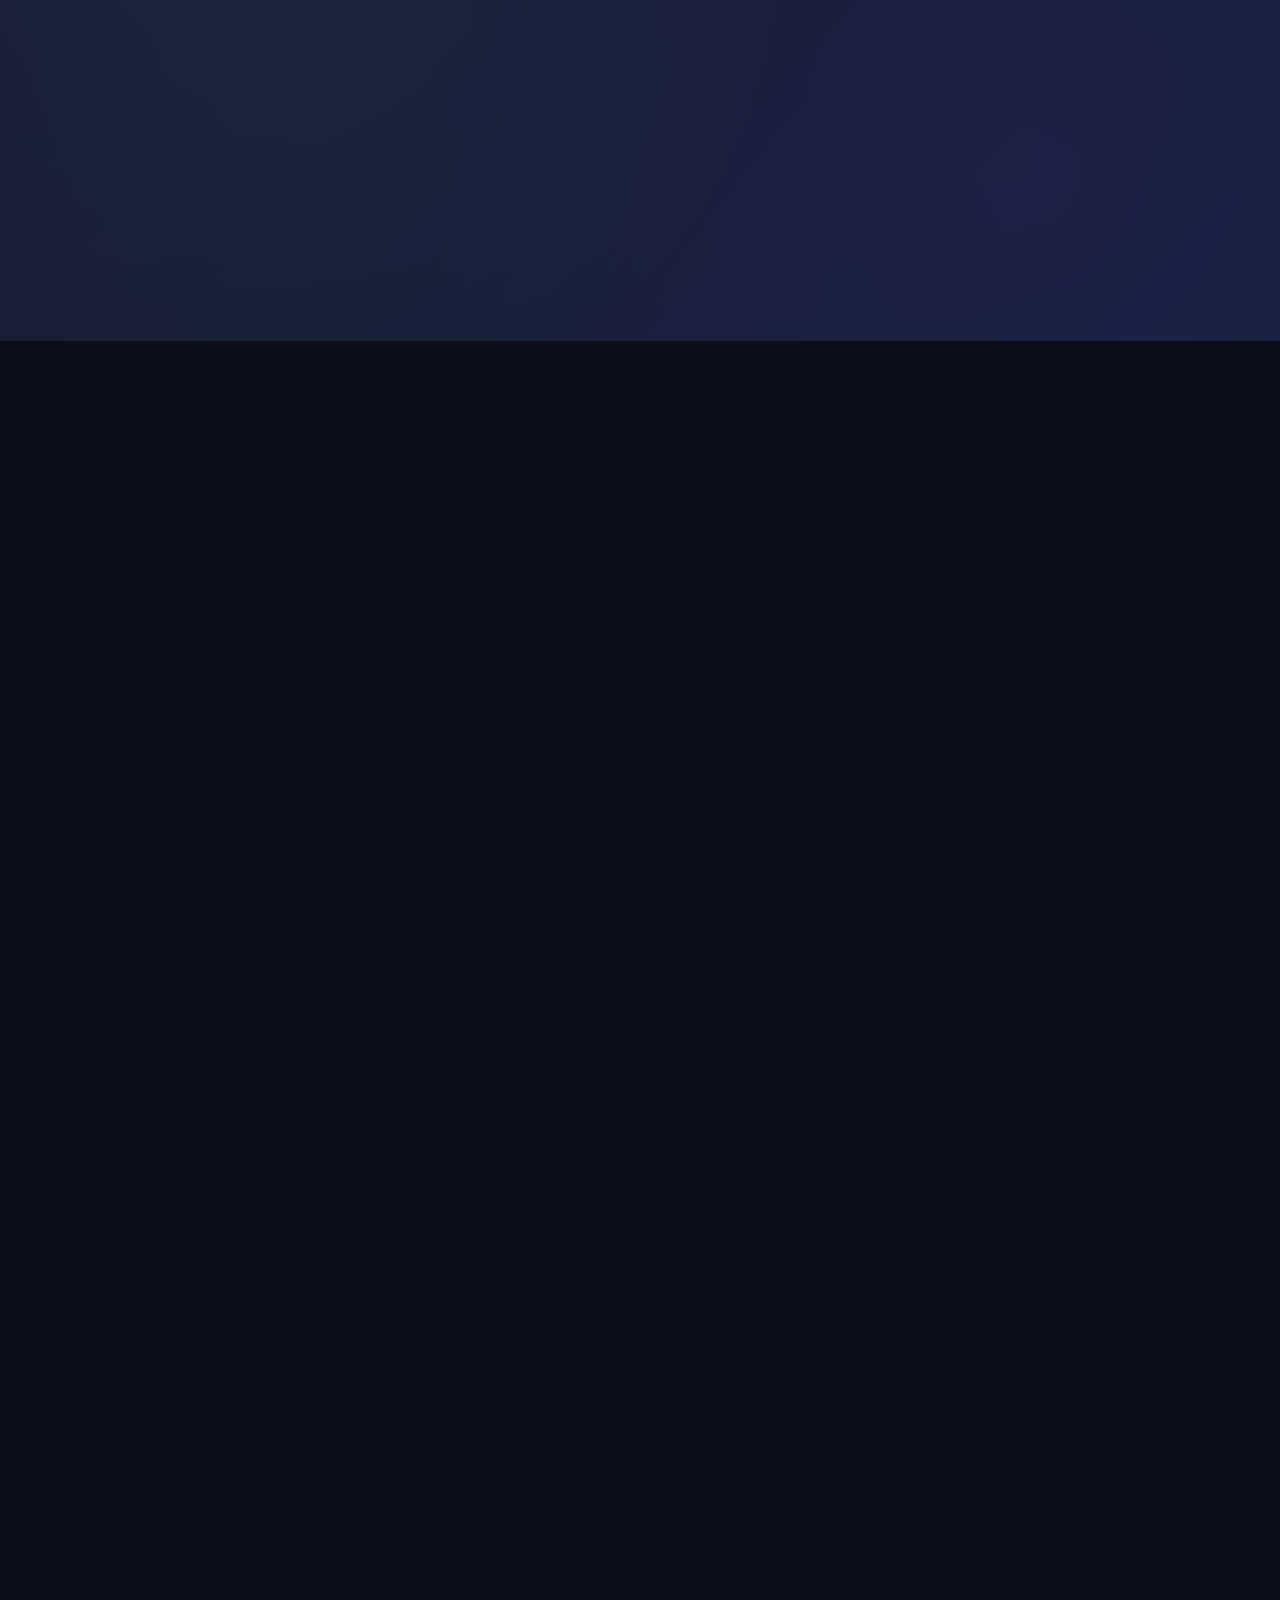
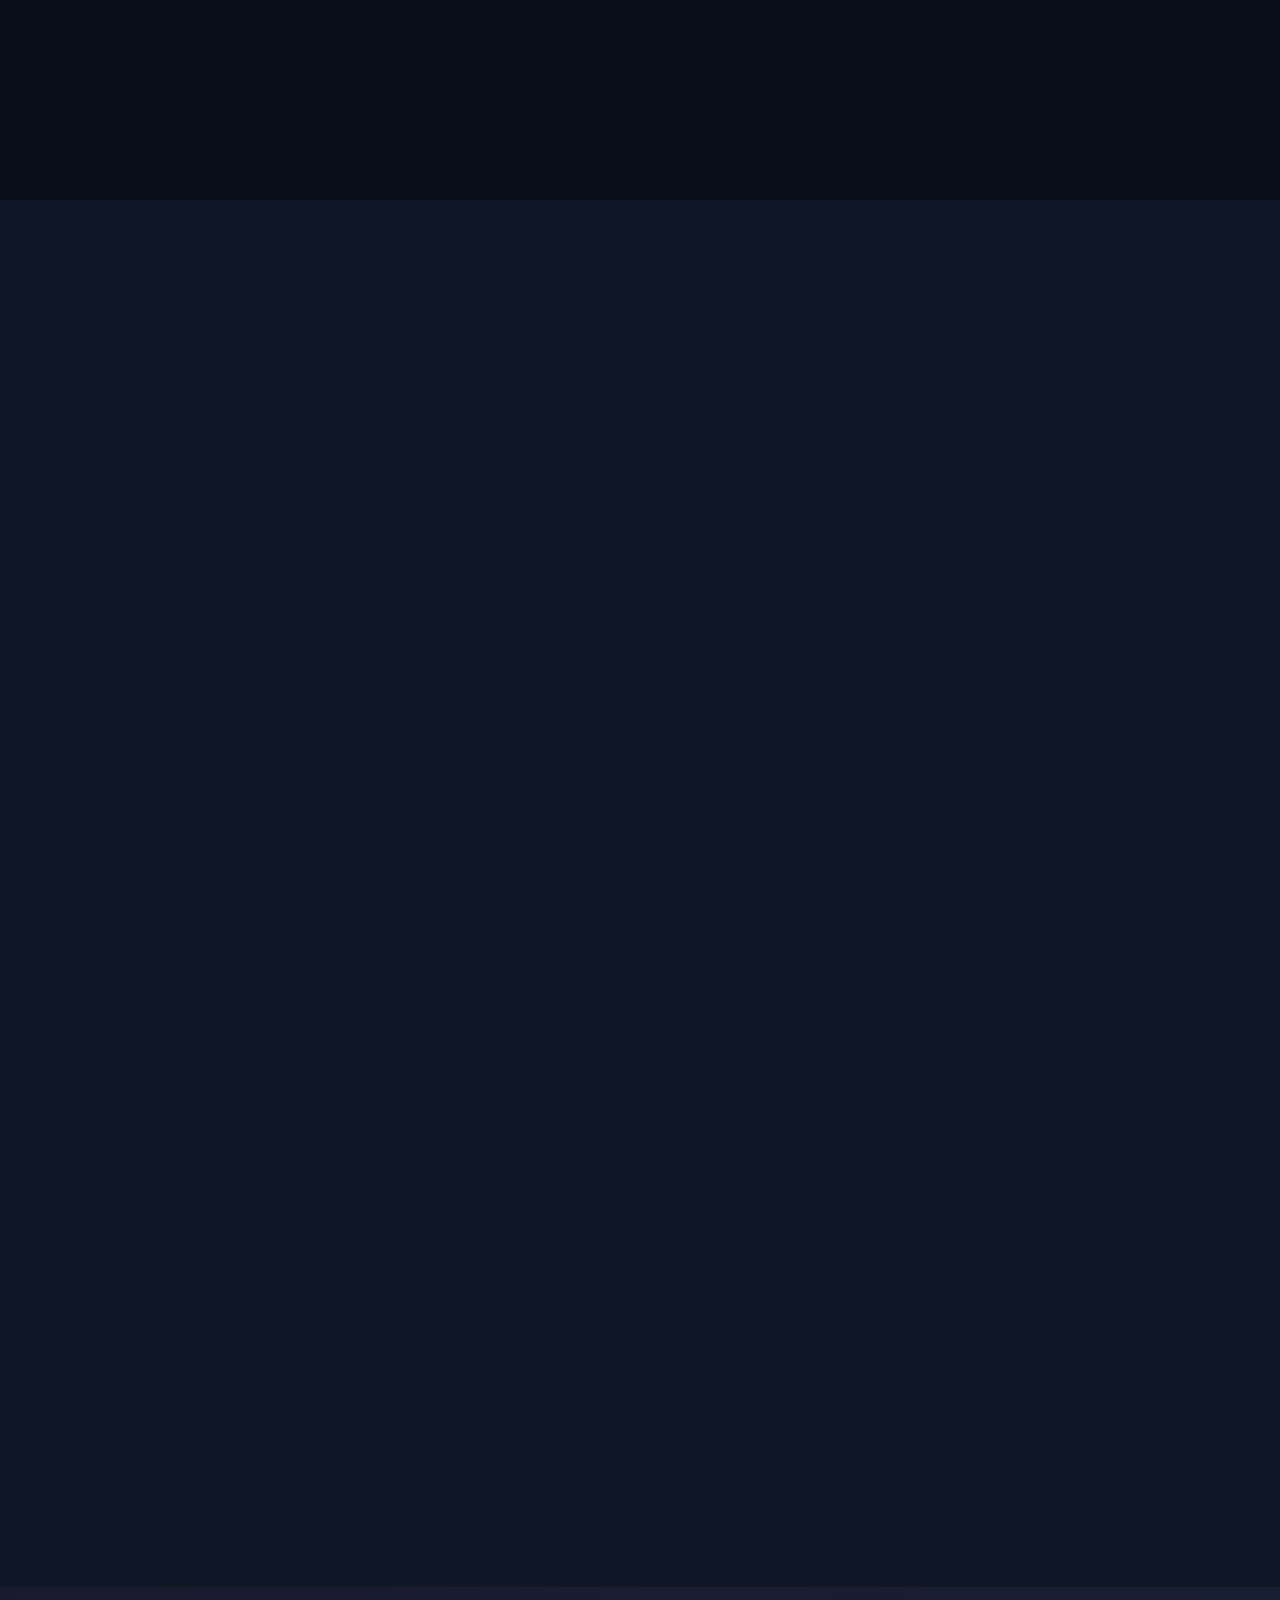
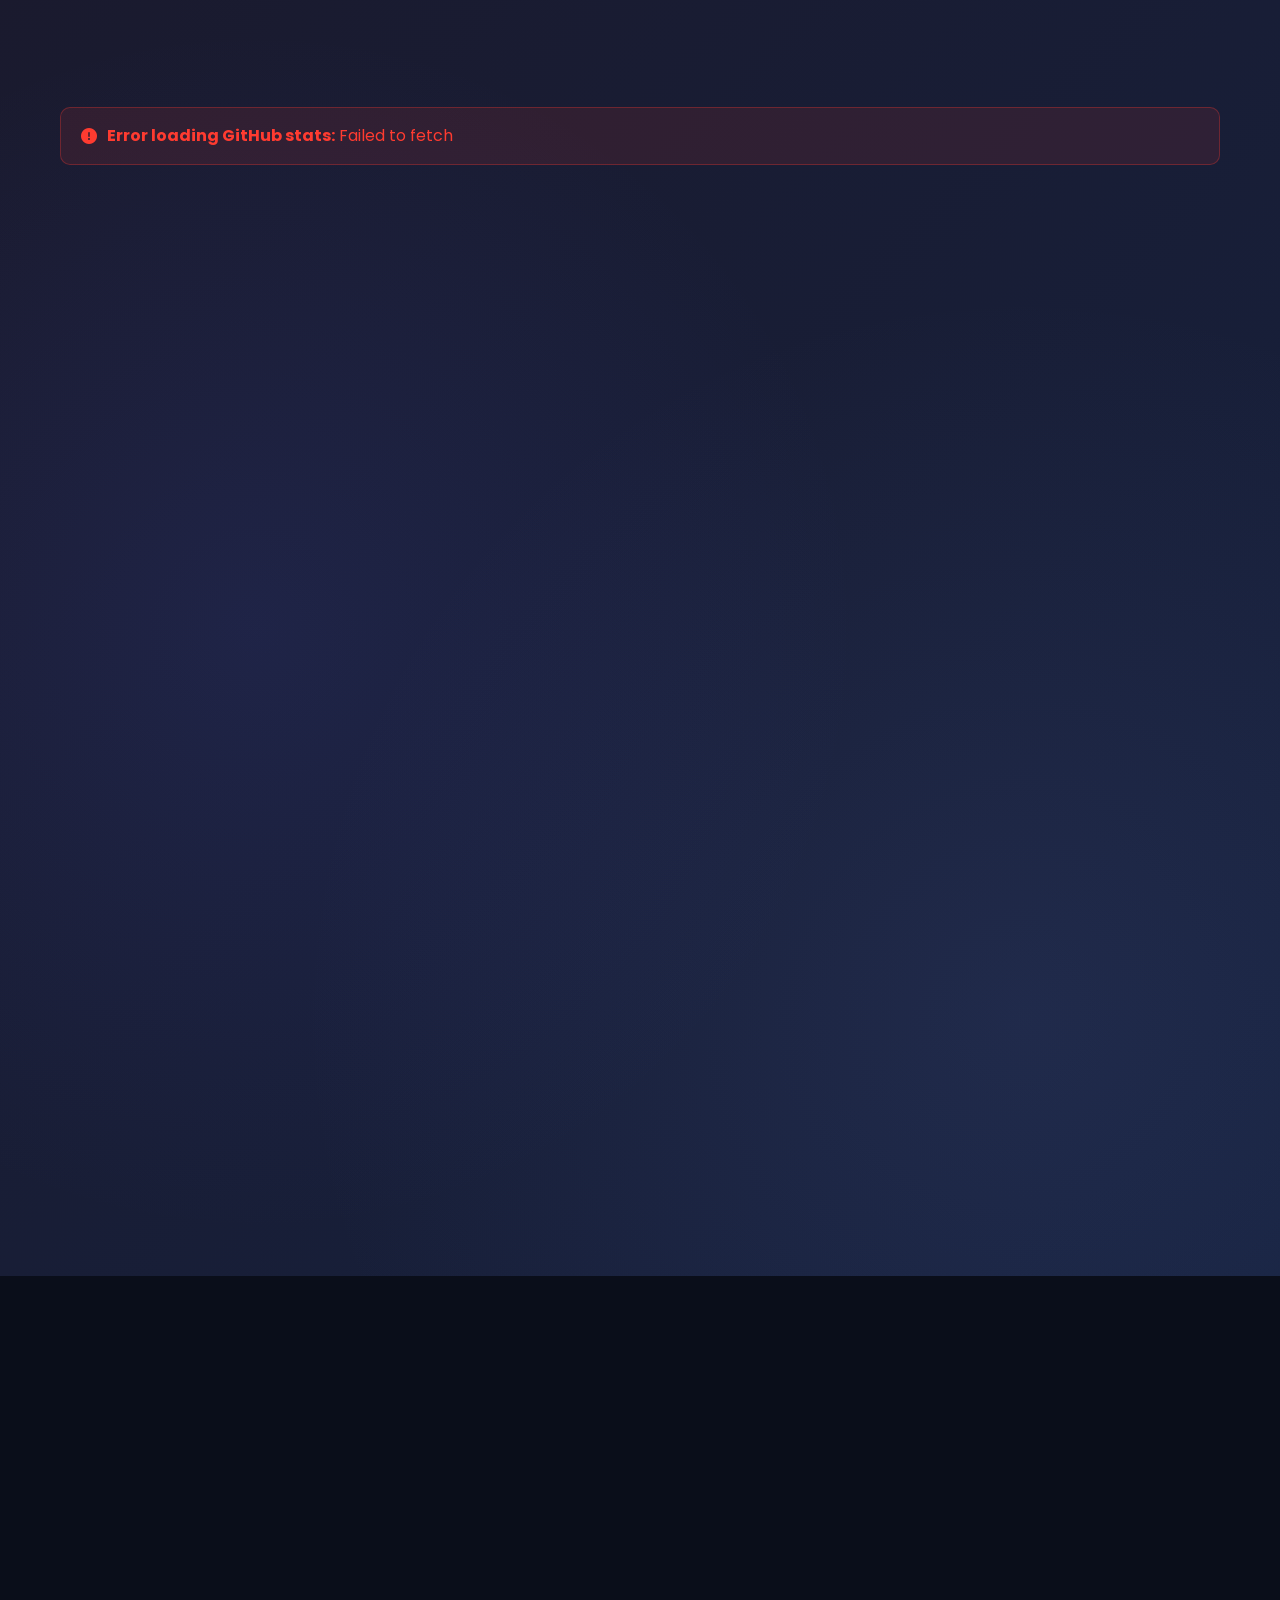
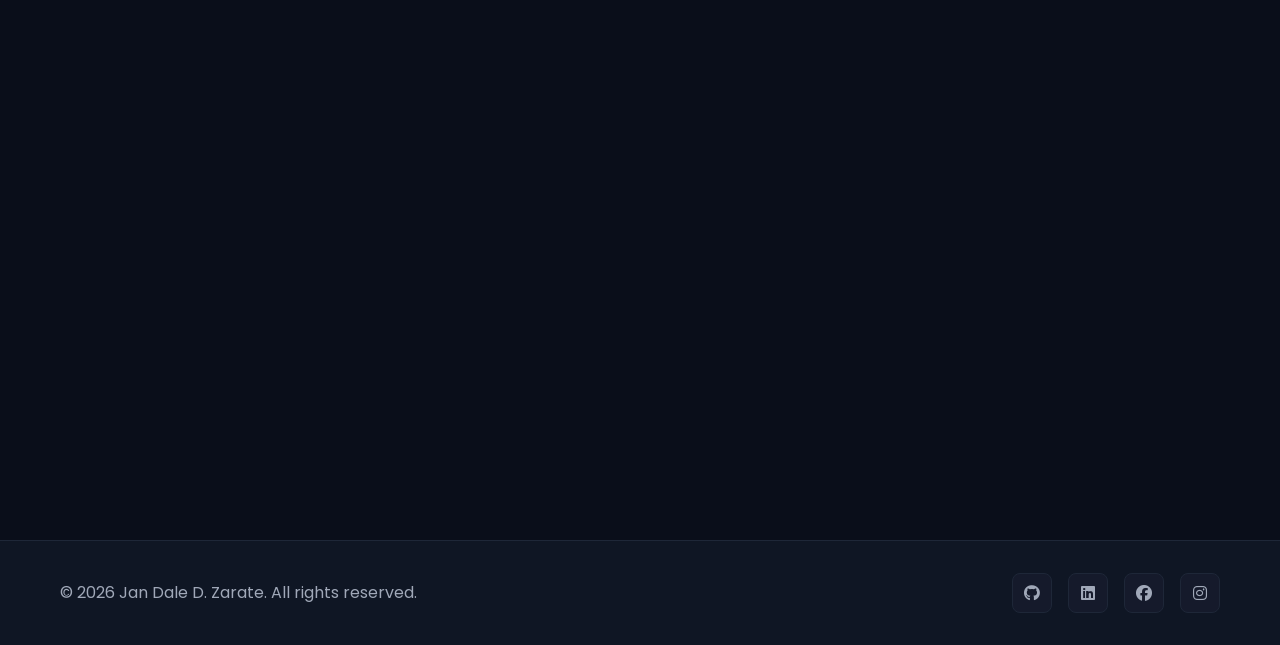
==== commit 8ca7ff7d: "fixed the github section" ====
--- a/index.html
+++ b/index.html
@@ -44,11 +44,11 @@
                         <i class="fas fa-heart"></i> Love Letters
                     </a></li>
                     <li><a href="#about" class="nav-link">About</a></li>
+                    <li><a href="#srv" class="nav-link srv-link">SRV</a></li>
                     <li><a href="#terminal" class="nav-link"><i class="fas fa-terminal"></i> Terminal</a></li>
                     <li><a href="#skills" class="nav-link">Skills</a></li>
+                    <li><a href="#projects" class="nav-link">Projects</a></li>
                     <li><a href="#github-stats" class="nav-link"><i class="fab fa-github"></i> GitHub</a></li>
-                    <li><a href="#srv" class="nav-link srv-link">SRV</a></li>
-                    <li><a href="#projects" class="nav-link">Projects</a></li>
                     <li><a href="#contact" class="nav-link">Contact</a></li>
                 </ul>
             </div>
@@ -173,61 +173,6 @@
         </div>
     </section>
 
-  
-
-    <!-- Interactive Terminal Section -->
-    <section class="terminal-section" id="terminal">
-        <div class="terminal-container">
-            <div class="terminal-header" data-aos="fade-up">
-                <h2><i class="fas fa-terminal"></i> Interactive Terminal</h2>
-                <p>Explore my portfolio through a command-line interface</p>
-            </div>
-
-            <div class="terminal-wrapper" data-aos="zoom-in">
-                <div class="terminal-titlebar">
-                    <div class="terminal-buttons">
-                        <span class="terminal-button close"></span>
-                        <span class="terminal-button minimize"></span>
-                        <span class="terminal-button maximize"></span>
-                    </div>
-                    <span class="terminal-title">guest@jd-portfolio: ~</span>
-                </div>
-                
-                <div class="terminal-body" id="interactiveTerminal">
-                    <div class="terminal-output"></div>
-                    <div class="terminal-input-line">
-                        <span class="terminal-input-prompt">guest@jd-portfolio:~$</span>
-                        <input type="text" class="terminal-input" autocomplete="off" spellcheck="false">
-                    </div>
-                </div>
-            </div>
-
-            <div class="terminal-quick-commands" data-aos="fade-up">
-                <p class="terminal-quick-title">Quick Commands:</p>
-                <div class="terminal-chips">
-                    <button class="terminal-chip" data-command="help">
-                        <i class="fas fa-question-circle"></i> help
-                    </button>
-                    <button class="terminal-chip" data-command="about">
-                        <i class="fas fa-user"></i> about
-                    </button>
-                    <button class="terminal-chip" data-command="skills">
-                        <i class="fas fa-code"></i> skills
-                    </button>
-                    <button class="terminal-chip" data-command="projects">
-                        <i class="fas fa-folder"></i> projects
-                    </button>
-                    <button class="terminal-chip" data-command="contact">
-                        <i class="fas fa-envelope"></i> contact
-                    </button>
-                    <button class="terminal-chip" data-command="clear">
-                        <i class="fas fa-trash"></i> clear
-                    </button>
-                </div>
-            </div>
-        </div>
-    </section>
-
     <!-- SRV Startup Section -->
     <section id="srv" class="srv-section">
         <div class="container">
@@ -272,6 +217,60 @@
         </div>
     </section>
 
+
+    <!-- Interactive Terminal Section -->
+    <section class="terminal-section" id="terminal">
+        <div class="terminal-container">
+            <div class="terminal-header" data-aos="fade-up">
+                <h2><i class="fas fa-terminal"></i> Interactive Terminal</h2>
+                <p>Explore my portfolio through a command-line interface</p>
+            </div>
+
+            <div class="terminal-wrapper" data-aos="zoom-in">
+                <div class="terminal-titlebar">
+                    <div class="terminal-buttons">
+                        <span class="terminal-button close"></span>
+                        <span class="terminal-button minimize"></span>
+                        <span class="terminal-button maximize"></span>
+                    </div>
+                    <span class="terminal-title">guest@jd-portfolio: ~</span>
+                </div>
+                
+                <div class="terminal-body" id="interactiveTerminal">
+                    <div class="terminal-output"></div>
+                    <div class="terminal-input-line">
+                        <span class="terminal-input-prompt">guest@jd-portfolio:~$</span>
+                        <input type="text" class="terminal-input" autocomplete="off" spellcheck="false">
+                    </div>
+                </div>
+            </div>
+
+            <div class="terminal-quick-commands" data-aos="fade-up">
+                <p class="terminal-quick-title">Quick Commands:</p>
+                <div class="terminal-chips">
+                    <button class="terminal-chip" data-command="help">
+                        <i class="fas fa-question-circle"></i> help
+                    </button>
+                    <button class="terminal-chip" data-command="about">
+                        <i class="fas fa-user"></i> about
+                    </button>
+                    <button class="terminal-chip" data-command="skills">
+                        <i class="fas fa-code"></i> skills
+                    </button>
+                    <button class="terminal-chip" data-command="projects">
+                        <i class="fas fa-folder"></i> projects
+                    </button>
+                    <button class="terminal-chip" data-command="contact">
+                        <i class="fas fa-envelope"></i> contact
+                    </button>
+                    <button class="terminal-chip" data-command="clear">
+                        <i class="fas fa-trash"></i> clear
+                    </button>
+                </div>
+            </div>
+        </div>
+    </section>
+
       <!-- Skills Section -->
     <section id="skills" class="skills">
         <div class="container">
@@ -510,6 +509,9 @@
             </h2>
             <p class="section-subtitle" data-aos="fade-up">
                 Real-time stats from my GitHub profile
+                <button onclick="if(window.githubStats){window.githubStats.clearCache();location.reload();}" style="margin-left: 15px; padding: 5px 10px; background: rgba(255,255,255,0.1); border: 1px solid rgba(255,255,255,0.2); color: white; border-radius: 5px; cursor: pointer; font-size: 0.8rem;">
+                    <i class="fas fa-sync-alt"></i> Refresh Data
+                </button>
             </p>
 
             <!-- Stats Grid -->
--- a/styles.css
+++ b/styles.css
@@ -279,6 +279,20 @@
     width: 100%;
 }
 
+/* Make underline appear when link receives focus or is active via click */
+.nav-link:focus,
+.nav-link:focus-visible,
+.nav-link:active {
+    color: var(--text-primary);
+    outline: none;
+}
+
+.nav-link:focus::after,
+.nav-link:focus-visible::after,
+.nav-link:active::after {
+    width: 100%;
+}
+
 .nav-toggle {
     display: none;
     flex-direction: column;
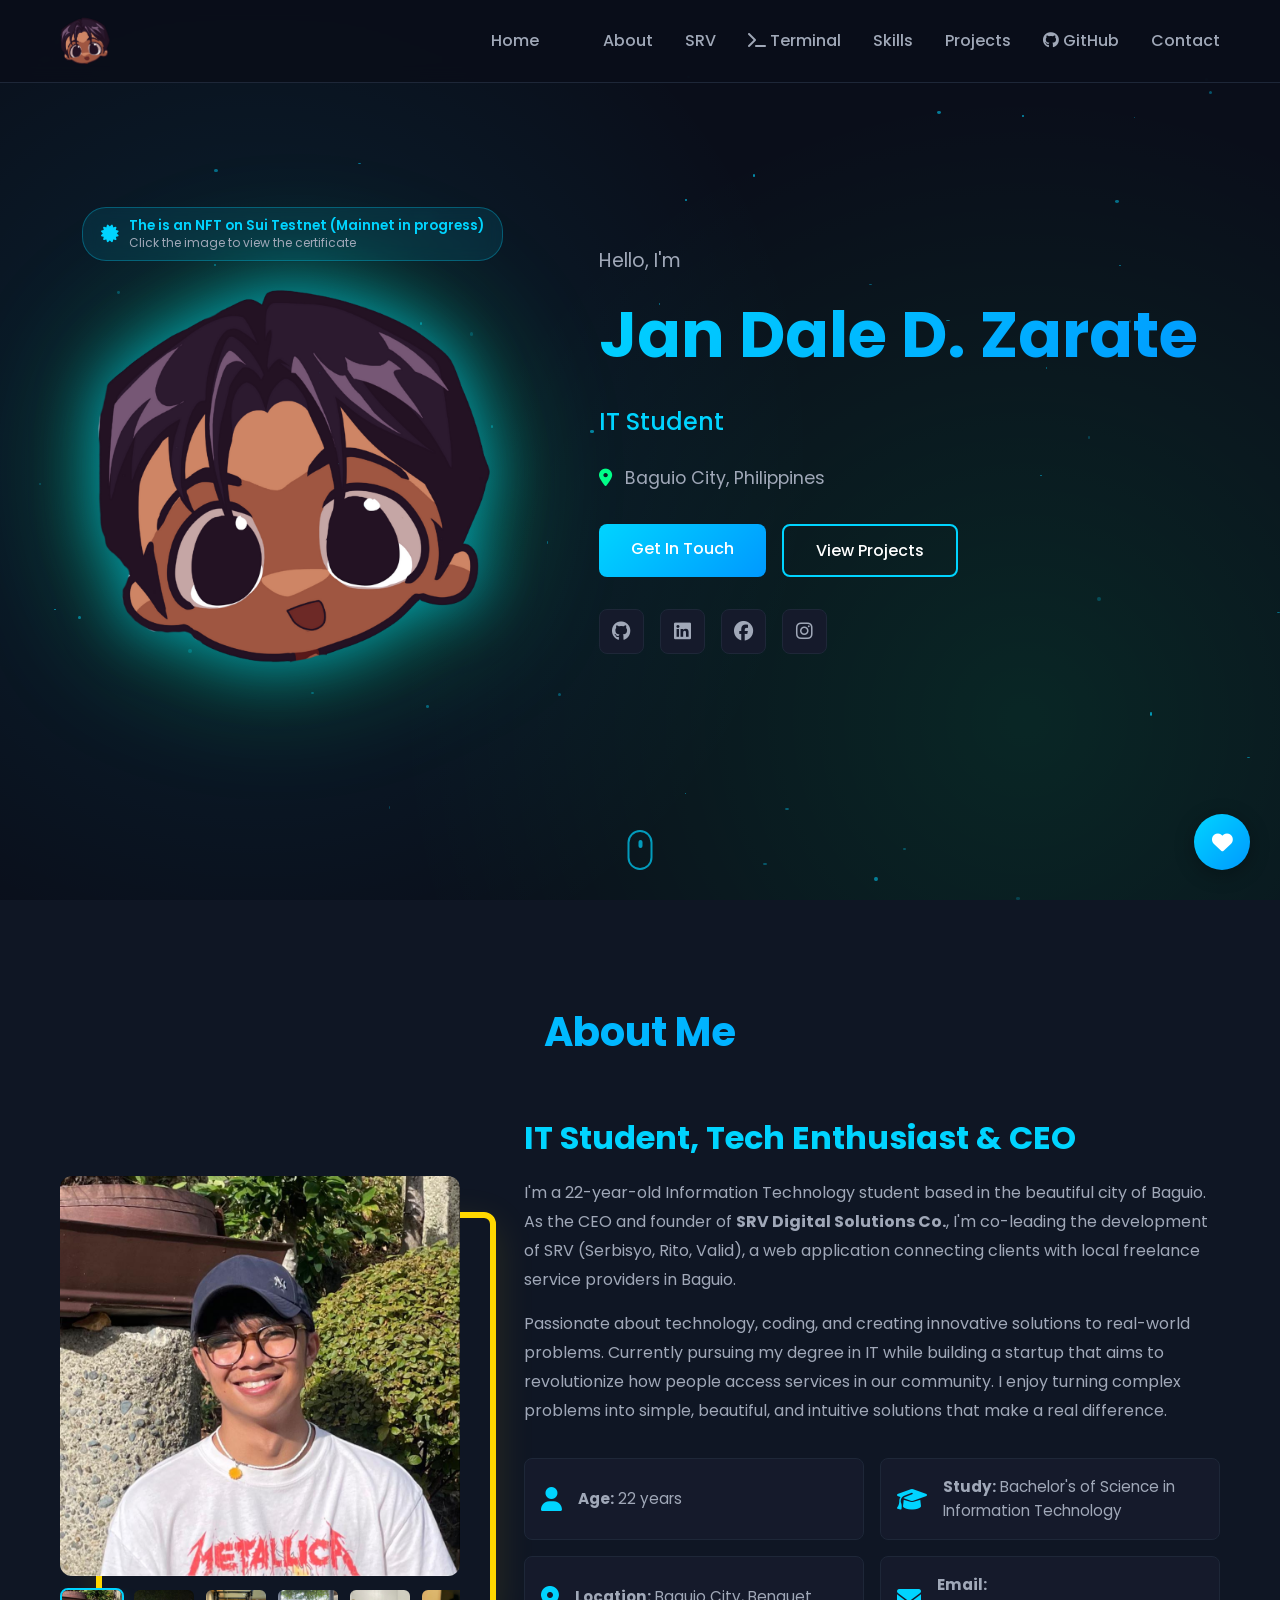
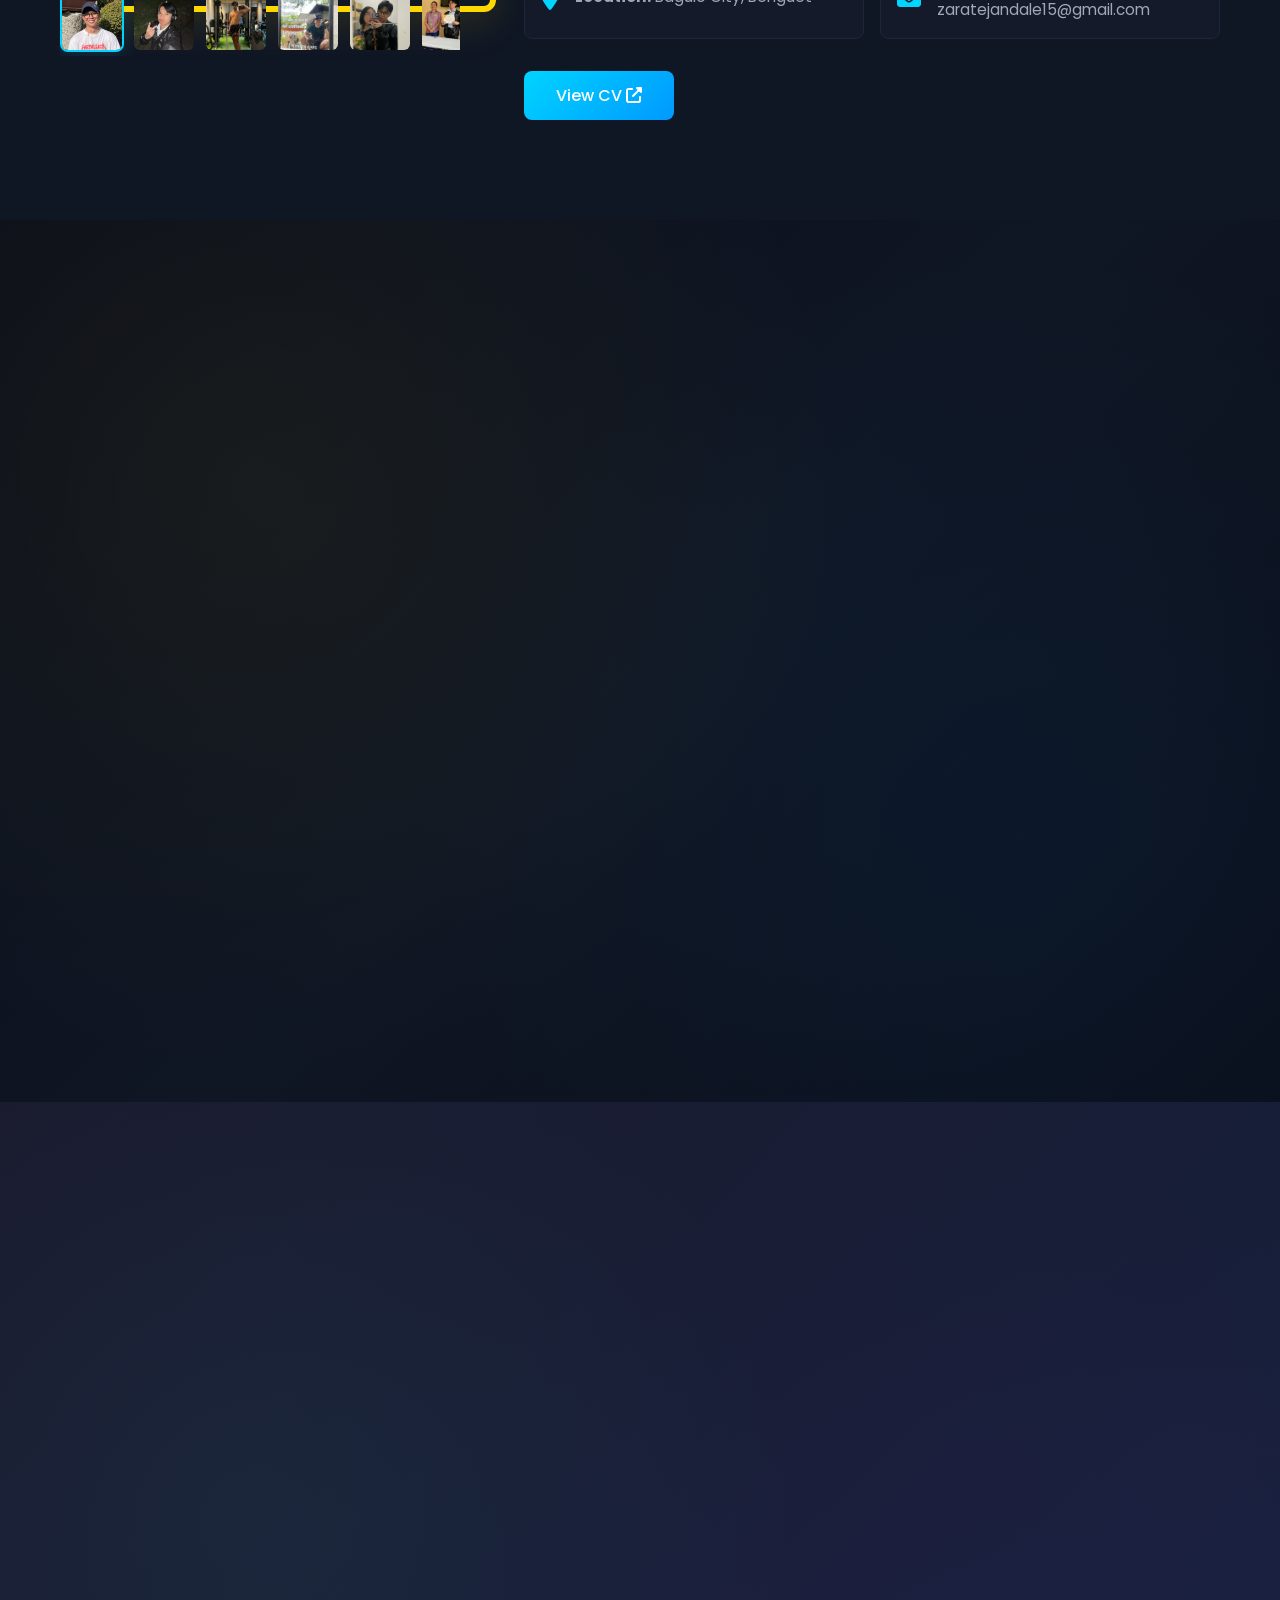
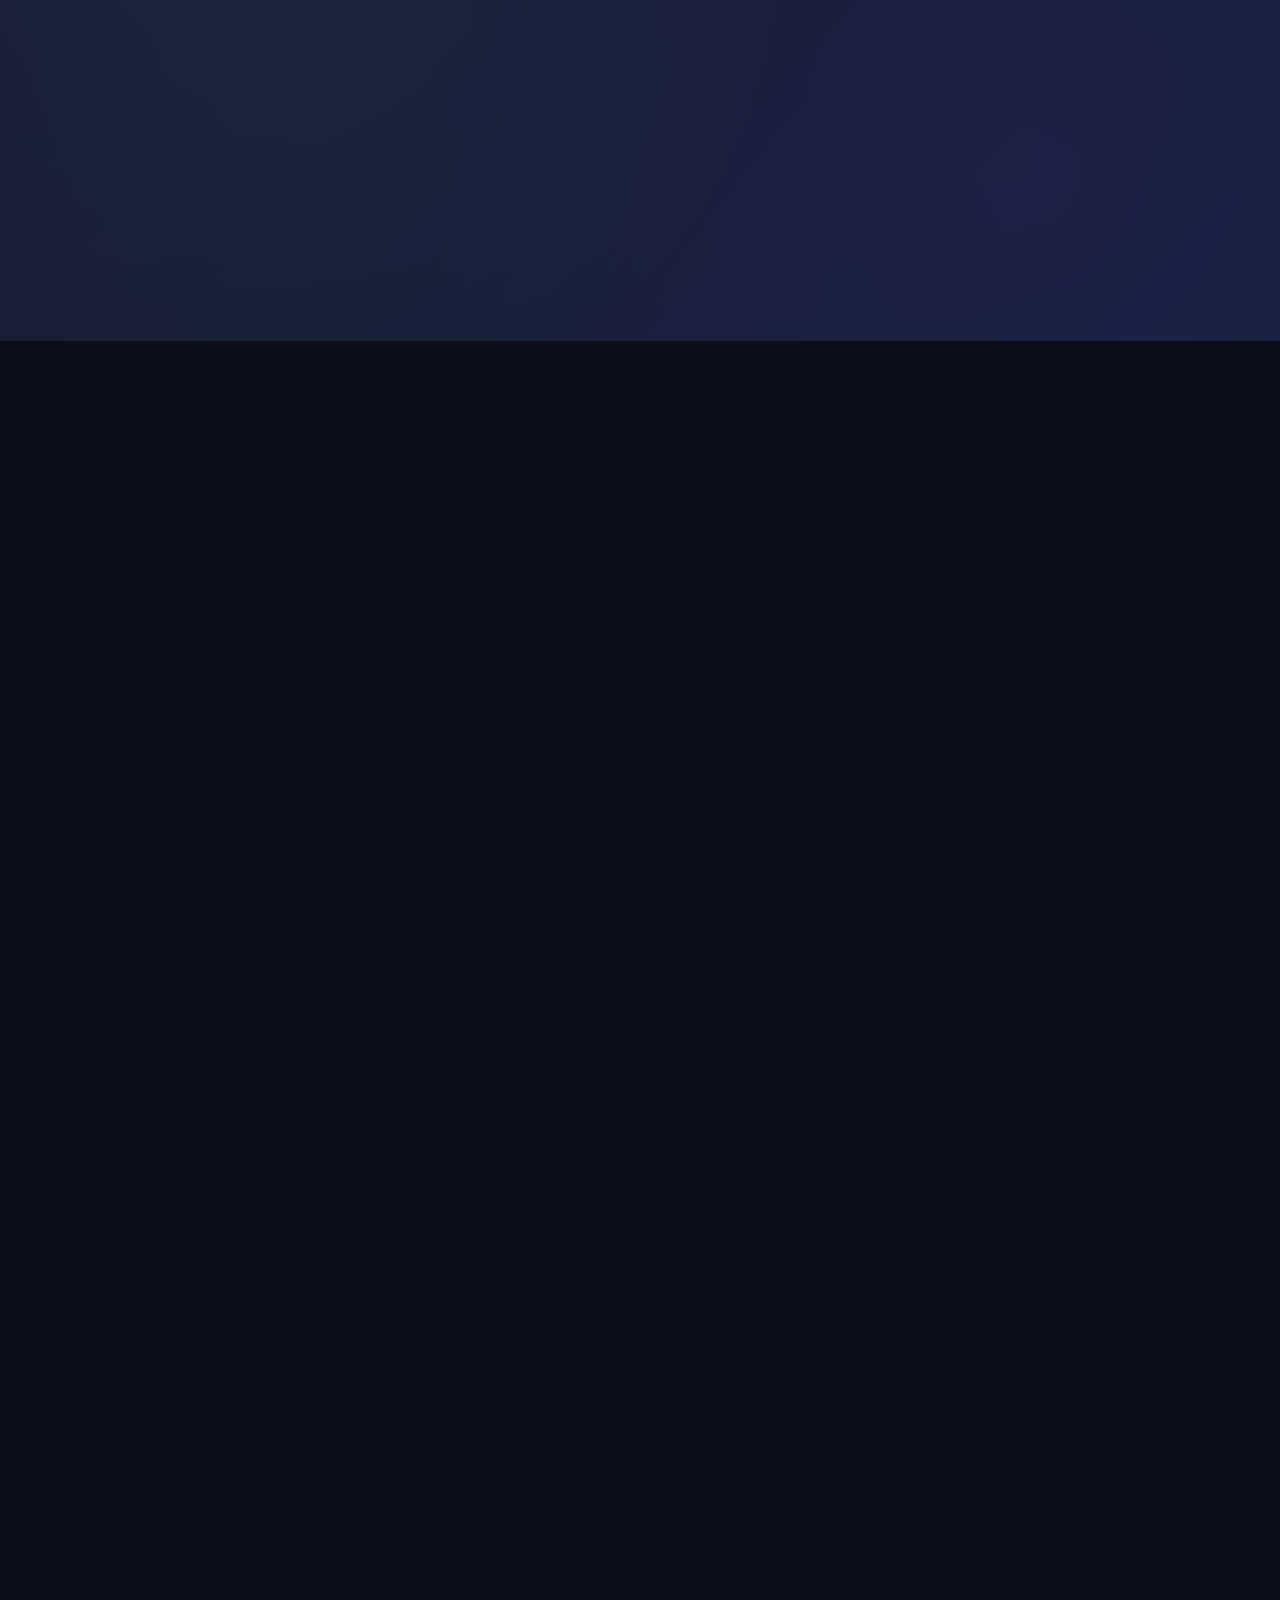
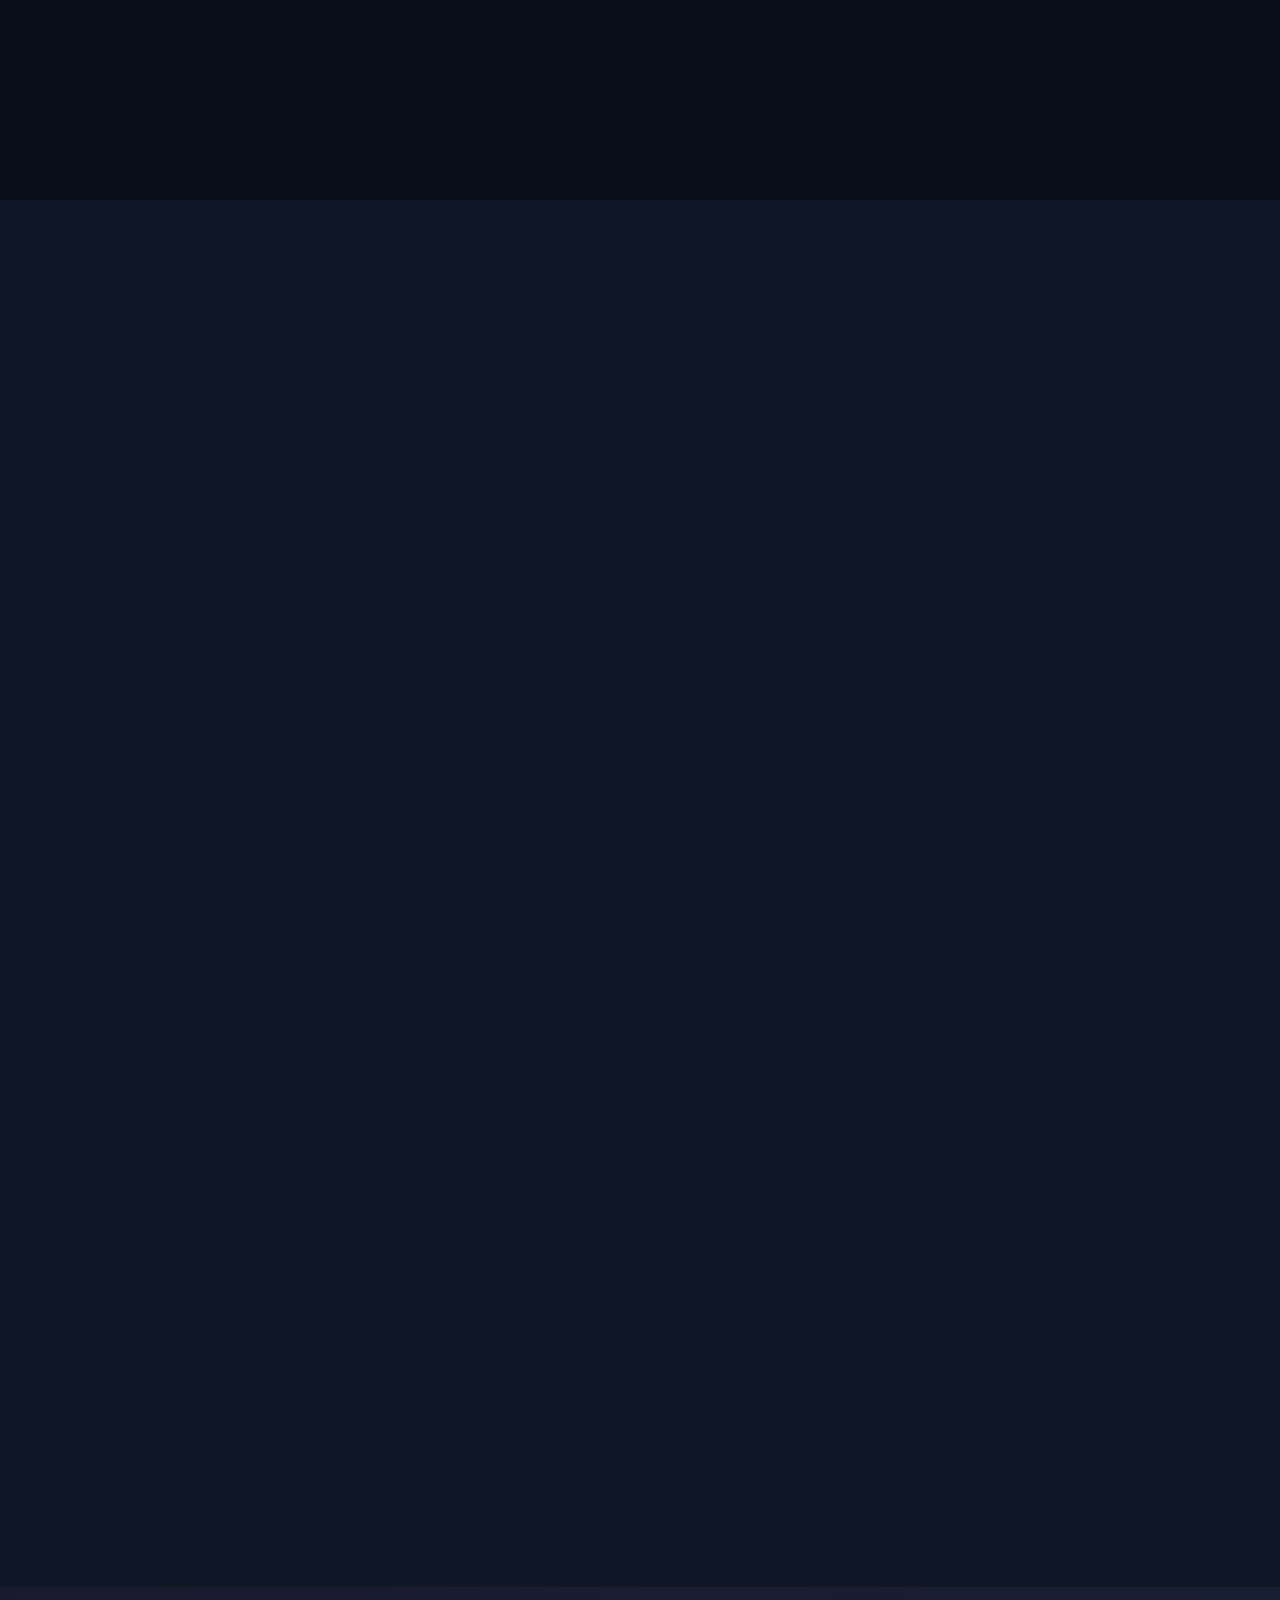
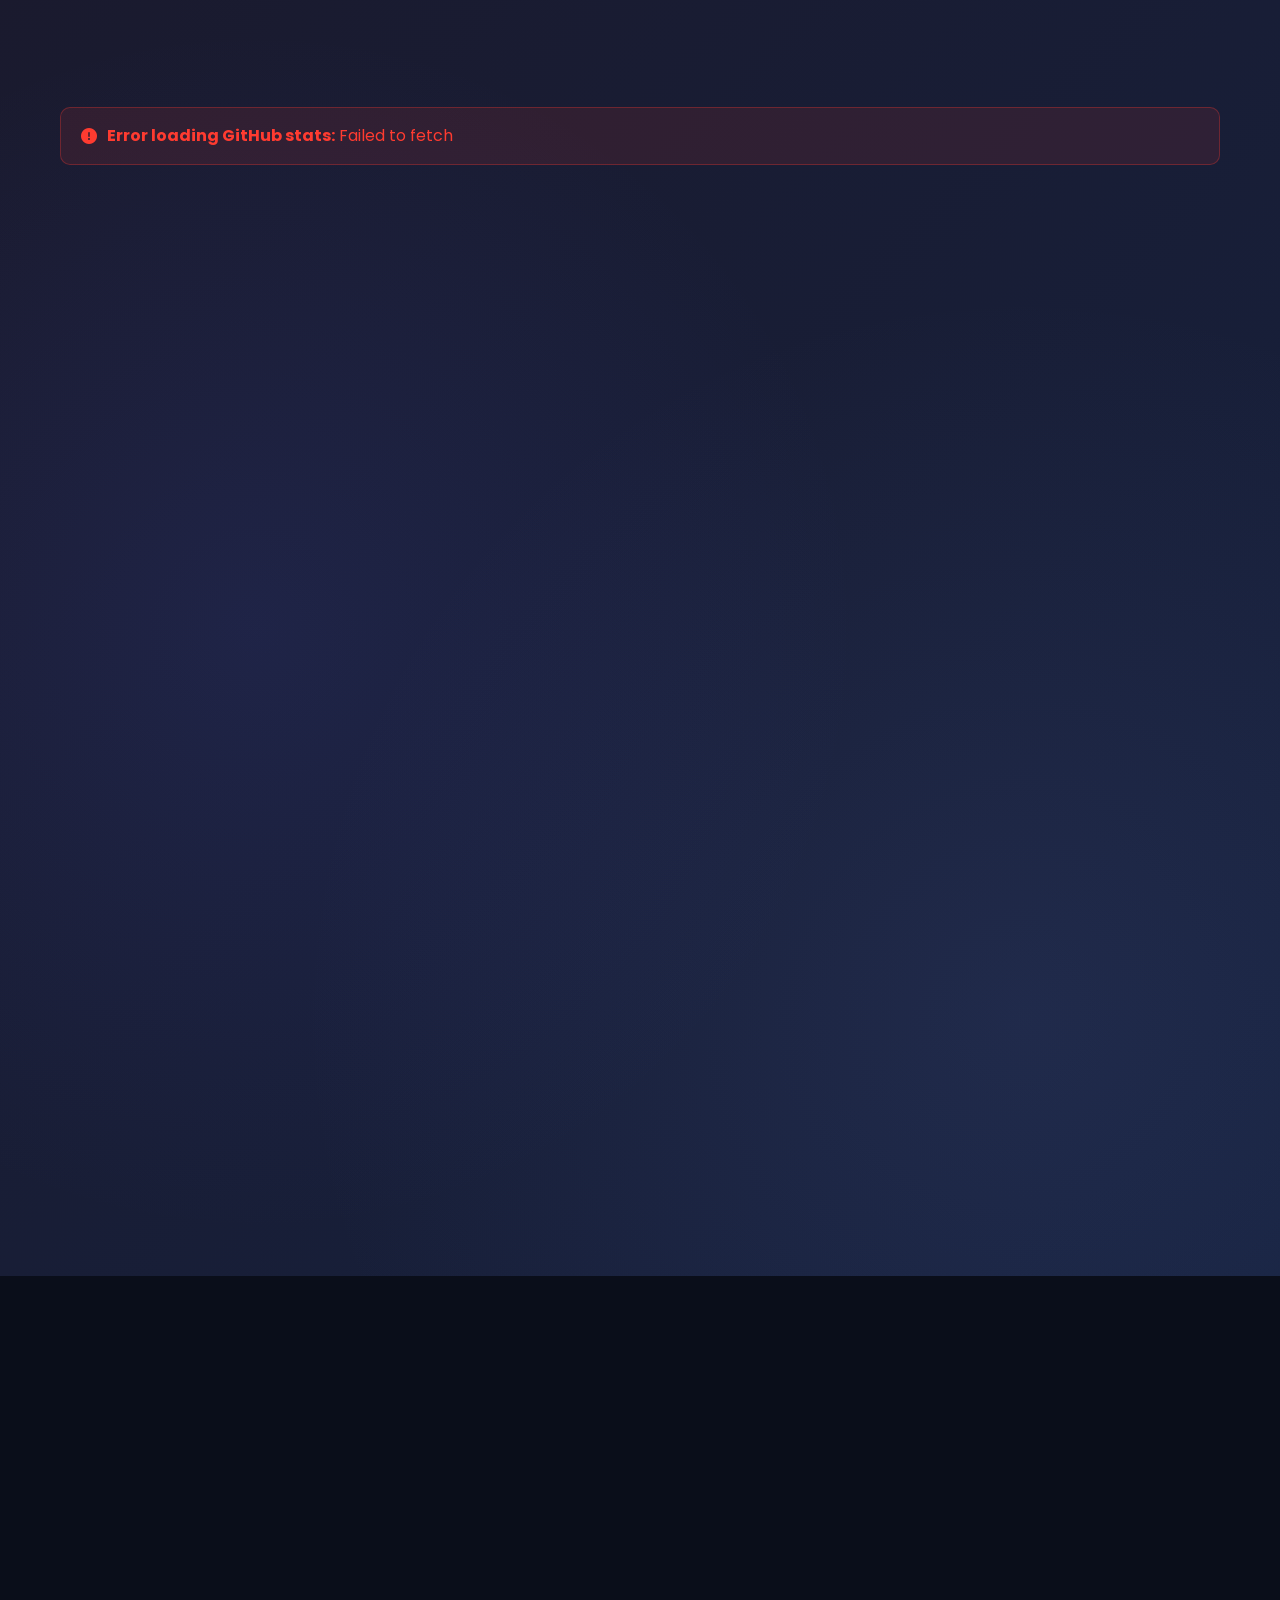
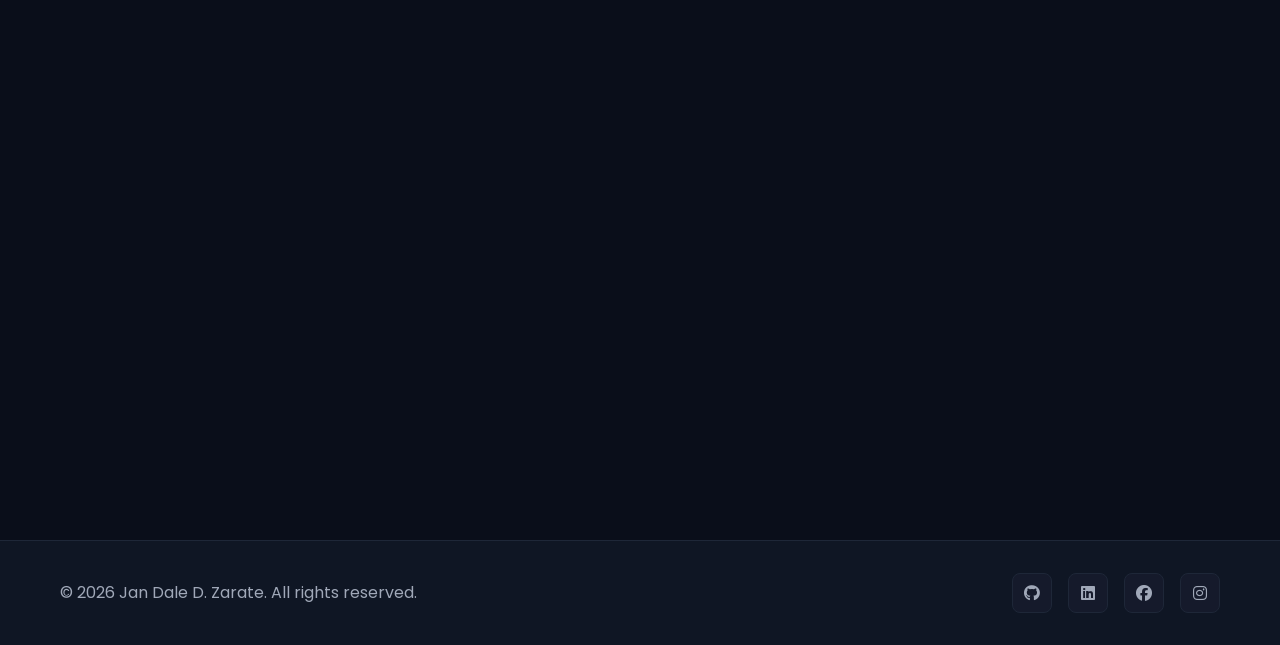
==== commit c10d87fa: "reorganized the files" ====
--- a/index.html
+++ b/index.html
@@ -1,115 +1,18 @@
 <!DOCTYPE html>
 <html lang="en">
 <head>
-    <meta charset="UTF-8">
-    <meta name="viewport" content="width=device-width, initial-scale=1.0">
-    <title>Jan Dale D. Zarate | Portfolio</title>
-    <meta name="description" content="Personal portfolio of an IT student from Baguio City">
-    
-    <!-- Google Fonts -->
-    <link rel="preconnect" href="https://fonts.googleapis.com">
-    <link rel="preconnect" href="https://fonts.gstatic.com" crossorigin>
-    <link href="https://fonts.googleapis.com/css2?family=Poppins:wght@300;400;500;600;700&display=swap" rel="stylesheet">
-    
-    <!-- Font Awesome -->
-    <link rel="stylesheet" href="https://cdnjs.cloudflare.com/ajax/libs/font-awesome/6.4.0/css/all.min.css">
-    
-    <!-- AOS Animation Library -->
-    <link href="https://unpkg.com/aos@2.3.1/dist/aos.css" rel="stylesheet">
-    
-    <!-- Custom CSS -->
-    <link rel="stylesheet" href="styles.css">
-    <link rel="stylesheet" href="romantic-theme.css">
-    <link rel="stylesheet" href="terminal.css">
-    <link rel="stylesheet" href="github-stats.css">
-    <!-- Favicons (place your files in assets/pictures/) -->
-    <link rel="icon" href="assets/pictures/favicon.ico" type="image/x-icon">
-    <link rel="icon" href="assets/pictures/favicon.png" type="image/png">
-    <link rel="apple-touch-icon" href="assets/pictures/logo.png">
+    <meta charset="UTF-8" />
+    <meta name="viewport" content="width=device-width, initial-scale=1.0" />
+    <meta http-equiv="refresh" content="0; url=main-page/index.html" />
+    <title>Redirecting   Jan Dale D. Zarate</title>
 </head>
 <body>
-    <!-- Navigation -->
-    <nav class="navbar" id="navbar">
-        <div class="container">
-            <div class="nav-logo">
-                <a href="#home">
-                    <img src="assets/pictures/logo.png" alt="JD logo" class="nav-logo-img">
-                    
-                </a>
-            </div>
-            <div class="nav-menu" id="navMenu">
-                <ul class="nav-list">
-                    <li><a href="#home" class="nav-link">Home</a></li>
-                    <li><a href="love-letters.html" class="nav-link love-letters-link" style="display: none;">
-                        <i class="fas fa-heart"></i> Love Letters
-                    </a></li>
-                    <li><a href="#about" class="nav-link">About</a></li>
-                    <li><a href="#srv" class="nav-link srv-link">SRV</a></li>
-                    <li><a href="#terminal" class="nav-link"><i class="fas fa-terminal"></i> Terminal</a></li>
-                    <li><a href="#skills" class="nav-link">Skills</a></li>
-                    <li><a href="#projects" class="nav-link">Projects</a></li>
-                    <li><a href="#github-stats" class="nav-link"><i class="fab fa-github"></i> GitHub</a></li>
-                    <li><a href="#contact" class="nav-link">Contact</a></li>
-                </ul>
-            </div>
-            <div class="nav-toggle" id="navToggle">
-                <span></span>
-                <span></span>
-                <span></span>
-            </div>
-        </div>
-    </nav>
-
-    <!-- Hero Section -->
-    <section id="home" class="hero">
-        <div class="hero-particles"></div>
-        <div class="container">
-            <div class="hero-logo-container">
-                <a href="https://suiscan.xyz/testnet/object/0x53a570961334e517cfef15e703ef300e6d59da322eaa6bd4763d19e329b8a52c/tx-blocks" target="_blank" rel="noopener" class="nft-badge" data-aos="fade-down">
-                    <i class="fas fa-certificate"></i>
-                    <div class="nft-badge-content">
-                        <span class="nft-badge-title">The is an NFT on Sui Testnet (Mainnet in progress)</span>
-                        <span class="nft-badge-status">Click the image to view the certificate</span>
-                    </div>
-                </a>
-
-                <a class="hero-logo-link" href="https://suiscan.xyz/testnet/object/0x53a570961334e517cfef15e703ef300e6d59da322eaa6bd4763d19e329b8a52c/tx-blocks" target="_blank" rel="noopener" aria-label="Open NFT certificate on SuiScan">
-                    <img src="assets/pictures/logo.png" alt="JD Logo" class="hero-logo not-visible" loading="lazy" decoding="async" fetchpriority="low">
-                </a>
-
-                <div class="hero-logo-note">
-                    <a href="https://suiscan.xyz/testnet/object/0x53a570961334e517cfef15e703ef300e6d59da322eaa6bd4763d19e329b8a52c/tx-blocks" target="_blank" rel="noopener"></a>
-                </div>
-            </div>
-            <div class="hero-content" data-aos="fade-up">
-                <p class="hero-subtitle">Hello, I'm</p>
-                <h1 class="hero-title">Jan Dale D. Zarate</h1>
-                <p class="hero-description">
-                    <span class="typing-text"></span>
-                </p>
-                <p class="hero-location">
-                    <i class="fas fa-map-marker-alt"></i> Baguio City, Philippines
-                </p>
-                <div class="hero-buttons">
-                    <a href="#contact" class="btn btn-primary">Get In Touch</a>
-                    <a href="#projects" class="btn btn-secondary">View Projects</a>
-                </div>
-                <div class="social-links">
-                    <a href="https://github.com/jadolation" target="_blank" aria-label="GitHub"><i class="fab fa-github"></i></a>
-                    <a href="https://www.linkedin.com/in/jan-dale-zarate-1bbb67188/" target="_blank" aria-label="LinkedIn"><i class="fab fa-linkedin"></i></a>
-                    <a href="https://www.facebook.com/jandale.ii/" target="_blank" aria-label="Facebook"><i class="fab fa-facebook"></i></a>
-                    <a href="https://www.instagram.com/jadolation/" target="_blank" aria-label="Instagram"><i class="fab fa-instagram"></i></a>
-                </div>
-            </div>
-        </div>
-        <div class="scroll-indicator">
-            <a href="#about">
-                <div class="mouse">
-                    <div class="wheel"></div>
-                </div>
-            </a>
-        </div>
-    </section>
+    <p>If you are not redirected, <a href="main-page/index.html">click here</a>.</p>
+
+    <script>
+        // Use JS redirect as a fallback for environments that ignore meta refresh.
+        window.location.replace('main-page/index.html');
+    </script>
 
     <!-- About Section -->
     <section id="about" class="about">
@@ -120,18 +23,18 @@
                     <div class="about-image-wrapper">
                         <div class="carousel" id="aboutCarousel">
                             <div class="carousel-display">
-                                <img src="assets/pictures/jd2.jpg" alt="Profile Picture" class="carousel-main" id="carouselMain">
+                                <img src="assets/images/people/jan/jd2.jpg" alt="Profile Picture" class="carousel-main" id="carouselMain">
                                 <div class="about-image-border" id="aboutImageBorder"></div>
                             </div>
                             <div class="carousel-thumbs" id="carouselThumbs" aria-label="Profile picture thumbnails">
-                                <button class="thumb" data-src="assets/pictures/jd2.jpg" aria-label="Show picture 1"><img src="assets/pictures/jd2.jpg" alt=""></button>
-                                <button class="thumb" data-src="assets/pictures/jd3.jpg" aria-label="Show picture 2"><img src="assets/pictures/jd3.jpg" alt=""></button>
-                                <button class="thumb" data-src="assets/pictures/jd4.jpg" aria-label="Show picture 3"><img src="assets/pictures/jd4.jpg" alt=""></button>
-                                <button class="thumb" data-src="assets/pictures/jd5.jpg" aria-label="Show picture 4"><img src="assets/pictures/jd5.jpg" alt=""></button>
-                                <button class="thumb" data-src="assets/pictures/jd6.jpg" aria-label="Show picture 5"><img src="assets/pictures/jd6.jpg" alt=""></button>
-                                <button class="thumb" data-src="assets/pictures/jd7.jpg" aria-label="Show picture 6"><img src="assets/pictures/jd7.jpg" alt=""></button>
-                                <button class="thumb" data-src="assets/pictures/jd8.jpg" aria-label="Show picture 7"><img src="assets/pictures/jd8.jpg" alt=""></button>
-                                <button class="thumb" data-src="assets/pictures/jd.jpg" aria-label="Show picture 8"><img src="assets/pictures/profilePic.jpg" alt=""></button>
+                                <button class="thumb" data-src="assets/images/people/jan/jd2.jpg" aria-label="Show picture 1"><img src="assets/images/people/jan/jd2.jpg" alt=""></button>
+                                <button class="thumb" data-src="assets/images/people/jan/jd3.jpg" aria-label="Show picture 2"><img src="assets/images/people/jan/jd3.jpg" alt=""></button>
+                                <button class="thumb" data-src="assets/images/people/jan/jd4.jpg" aria-label="Show picture 3"><img src="assets/images/people/jan/jd4.jpg" alt=""></button>
+                                <button class="thumb" data-src="assets/images/people/jan/jd5.jpg" aria-label="Show picture 4"><img src="assets/images/people/jan/jd5.jpg" alt=""></button>
+                                <button class="thumb" data-src="assets/images/people/jan/jd6.jpg" aria-label="Show picture 5"><img src="assets/images/people/jan/jd6.jpg" alt=""></button>
+                                <button class="thumb" data-src="assets/images/people/jan/jd7.jpg" aria-label="Show picture 6"><img src="assets/images/people/jan/jd7.jpg" alt=""></button>
+                                <button class="thumb" data-src="assets/images/people/jan/jd8.jpg" aria-label="Show picture 7"><img src="assets/images/people/jan/jd8.jpg" alt=""></button>
+                                <button class="thumb" data-src="assets/images/people/jan/profilePic.jpg" aria-label="Show picture 8"><img src="assets/images/people/jan/profilePic.jpg" alt=""></button>
                             </div>
                         </div>
                     </div>
@@ -178,7 +81,7 @@
         <div class="container">
             <div class="srv-header" data-aos="fade-up">
                 <div class="srv-logo-placeholder">
-                    <img src="assets/pictures/srv-logo.png" alt="SRV Logo" class="srv-logo">
+                    <img src="assets/images/brand/srv-logo.png" alt="SRV Logo" class="srv-logo">
                 </div>
                 <h2 class="section-title srv-title">SRV: Serbisyo, Rito, Valid</h2>
                 <p class="srv-tagline">Your Local Service Connection in Baguio</p>
@@ -673,7 +576,7 @@
         <div class="logo-modal-backdrop" data-close="true"></div>
         <div class="logo-modal-content" role="dialog" aria-modal="true" aria-label="Logo viewer">
             <button class="logo-modal-close" aria-label="Close logo viewer">×</button>
-            <img src="assets/pictures/logo.png" alt="JD Logo Large" class="logo-modal-image">
+            <img src="assets/images/brand/logo.png" alt="JD Logo Large" class="logo-modal-image">
         </div>
     </div>
 </body>
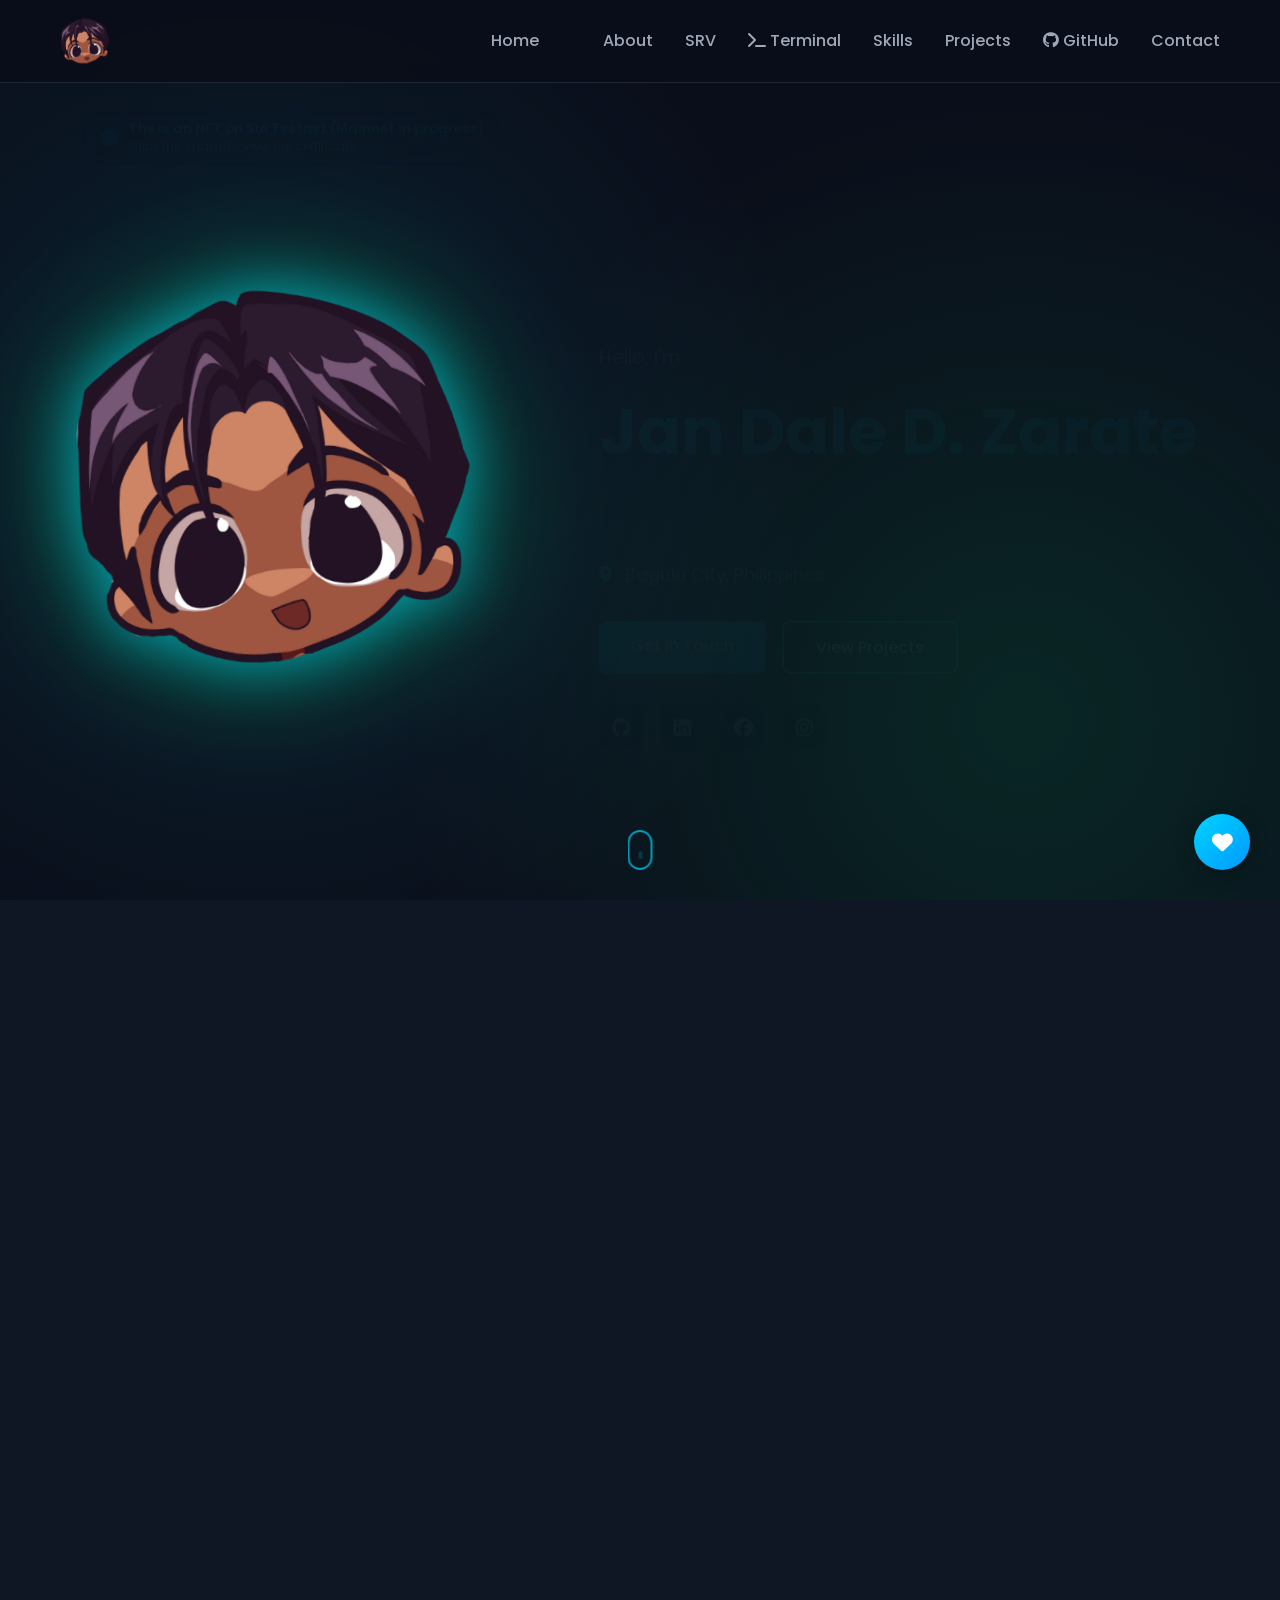
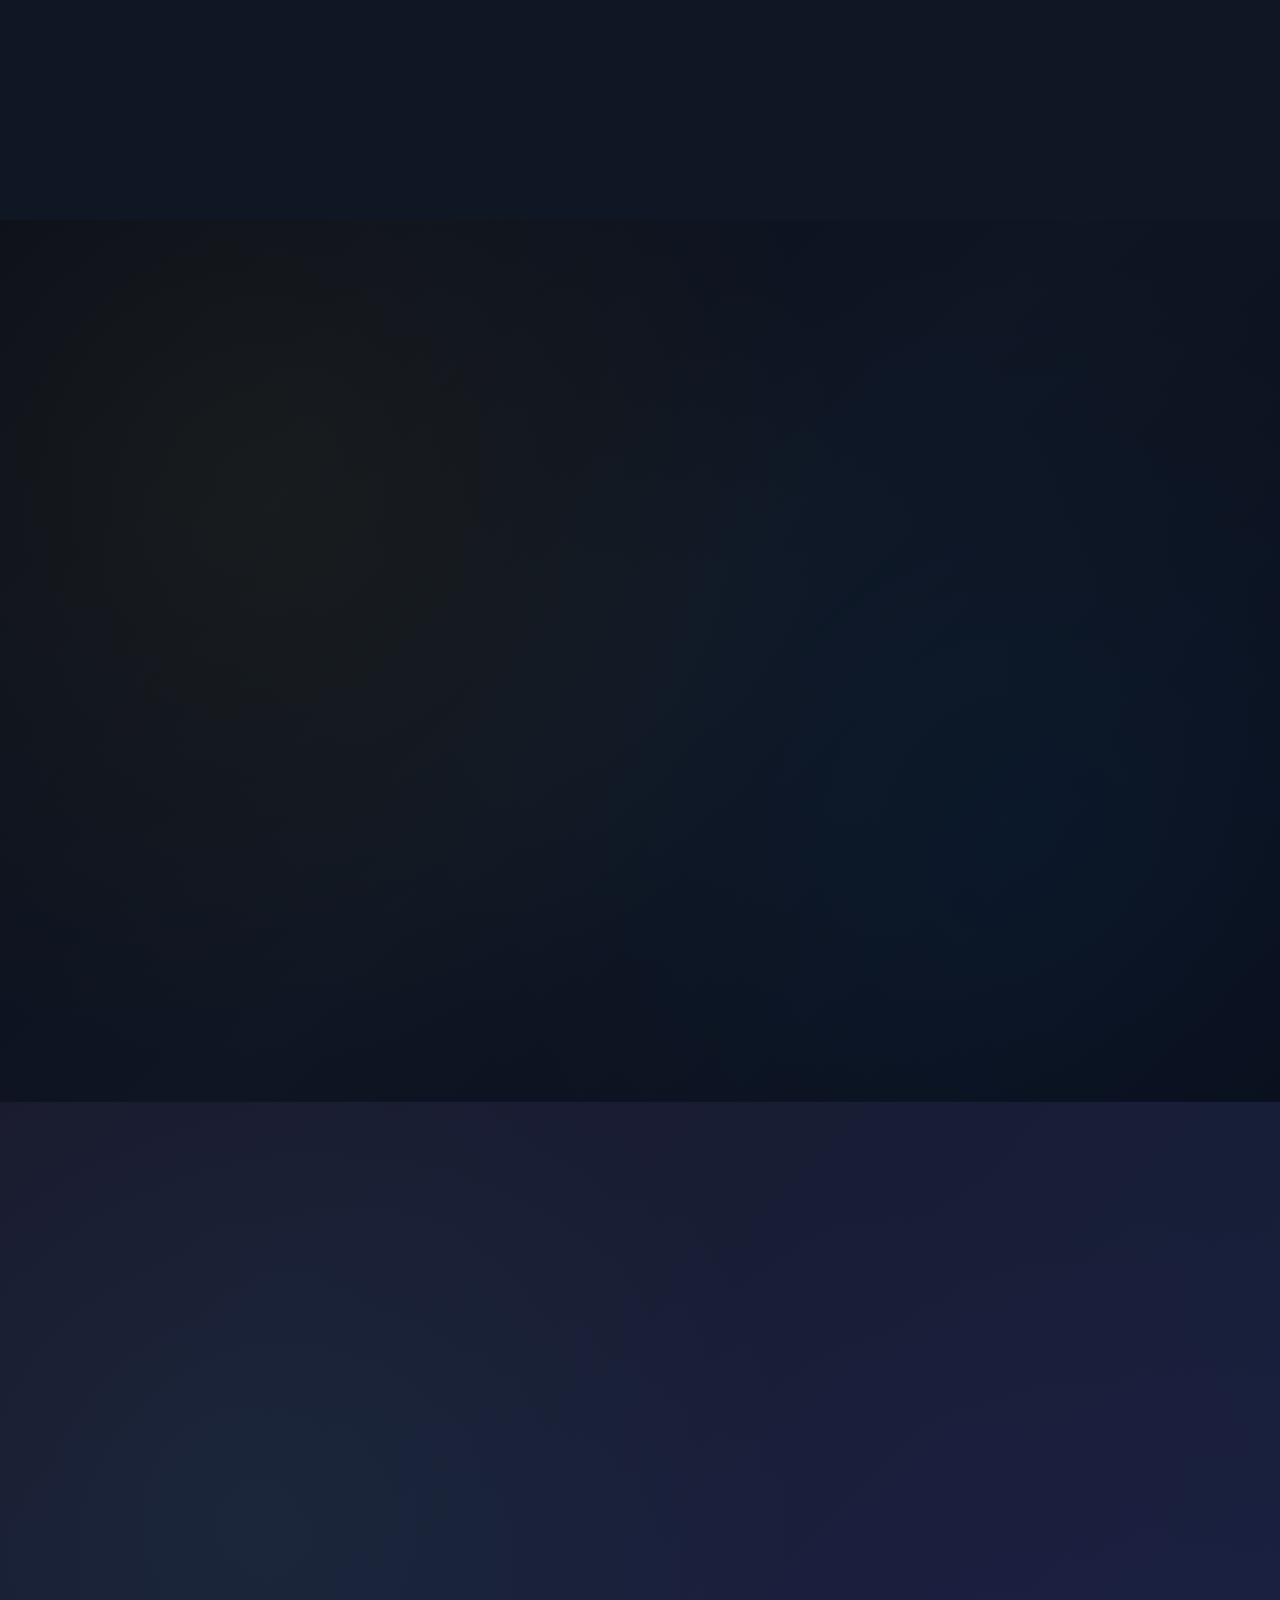
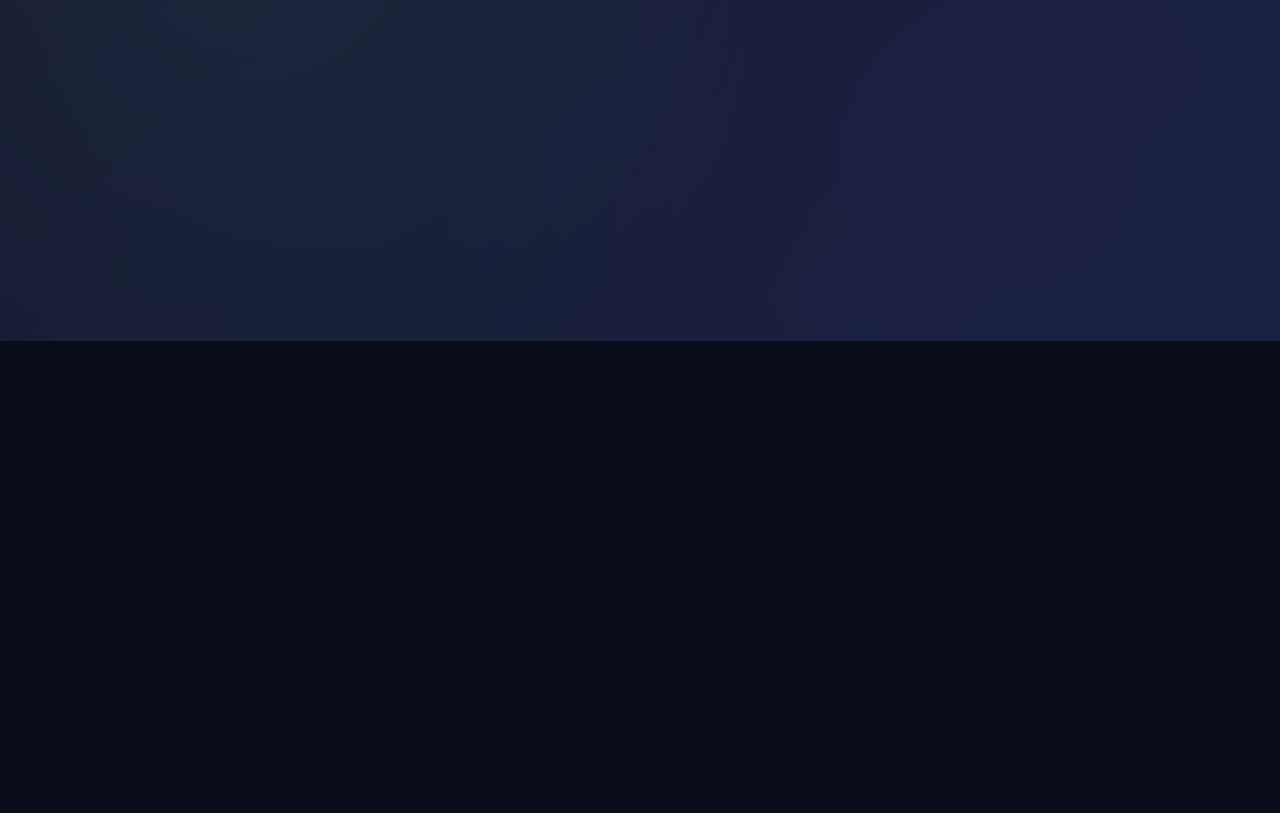
==== commit 7c7c4e92: "cleaned up my directory" ====
--- a/index.html
+++ b/index.html
@@ -6,578 +6,3 @@
     <meta http-equiv="refresh" content="0; url=main-page/index.html" />
     <title>Redirecting   Jan Dale D. Zarate</title>
 </head>
-<body>
-    <p>If you are not redirected, <a href="main-page/index.html">click here</a>.</p>
-
-    <script>
-        // Use JS redirect as a fallback for environments that ignore meta refresh.
-        window.location.replace('main-page/index.html');
-    </script>
-
-    <!-- About Section -->
-    <section id="about" class="about">
-        <div class="container">
-            <h2 class="section-title" data-aos="fade-up">About Me</h2>
-            <div class="about-content">
-                <div class="about-image" data-aos="fade-right">
-                    <div class="about-image-wrapper">
-                        <div class="carousel" id="aboutCarousel">
-                            <div class="carousel-display">
-                                <img src="assets/images/people/jan/jd2.jpg" alt="Profile Picture" class="carousel-main" id="carouselMain">
-                                <div class="about-image-border" id="aboutImageBorder"></div>
-                            </div>
-                            <div class="carousel-thumbs" id="carouselThumbs" aria-label="Profile picture thumbnails">
-                                <button class="thumb" data-src="assets/images/people/jan/jd2.jpg" aria-label="Show picture 1"><img src="assets/images/people/jan/jd2.jpg" alt=""></button>
-                                <button class="thumb" data-src="assets/images/people/jan/jd3.jpg" aria-label="Show picture 2"><img src="assets/images/people/jan/jd3.jpg" alt=""></button>
-                                <button class="thumb" data-src="assets/images/people/jan/jd4.jpg" aria-label="Show picture 3"><img src="assets/images/people/jan/jd4.jpg" alt=""></button>
-                                <button class="thumb" data-src="assets/images/people/jan/jd5.jpg" aria-label="Show picture 4"><img src="assets/images/people/jan/jd5.jpg" alt=""></button>
-                                <button class="thumb" data-src="assets/images/people/jan/jd6.jpg" aria-label="Show picture 5"><img src="assets/images/people/jan/jd6.jpg" alt=""></button>
-                                <button class="thumb" data-src="assets/images/people/jan/jd7.jpg" aria-label="Show picture 6"><img src="assets/images/people/jan/jd7.jpg" alt=""></button>
-                                <button class="thumb" data-src="assets/images/people/jan/jd8.jpg" aria-label="Show picture 7"><img src="assets/images/people/jan/jd8.jpg" alt=""></button>
-                                <button class="thumb" data-src="assets/images/people/jan/profilePic.jpg" aria-label="Show picture 8"><img src="assets/images/people/jan/profilePic.jpg" alt=""></button>
-                            </div>
-                        </div>
-                    </div>
-                </div>
-                <div class="about-text" data-aos="fade-left">
-                    <h3>IT Student, Tech Enthusiast & CEO</h3>
-                    <p>
-                        I'm a 22-year-old Information Technology student based in the beautiful city of Baguio. 
-                        As the CEO and founder of <strong>SRV Digital Solutions Co.</strong>, I'm co-leading the development of SRV (Serbisyo, Rito, Valid), 
-                        a web application connecting clients with local freelance service providers in Baguio.
-                    </p>
-                    <p>
-                        Passionate about technology, coding, and creating innovative solutions to real-world problems. 
-                        Currently pursuing my degree in IT while building a startup that aims to revolutionize how people 
-                        access services in our community. I enjoy turning complex problems into simple, beautiful, and 
-                        intuitive solutions that make a real difference.
-                    </p>
-                    <div class="about-info">
-                        <div class="info-item">
-                            <i class="fas fa-user"></i>
-                            <span><strong>Age:</strong> 22 years</span>
-                        </div>
-                        <div class="info-item">
-                            <i class="fas fa-graduation-cap"></i>
-                            <span><strong>Study:</strong> Bachelor's of Science in Information Technology</span>
-                        </div>
-                        <div class="info-item">
-                            <i class="fas fa-map-marker-alt"></i>
-                            <span><strong>Location:</strong> Baguio City, Benguet</span>
-                        </div>
-                        <div class="info-item">
-                            <i class="fas fa-envelope"></i>
-                            <span><strong>Email:</strong> zaratejandale15@gmail.com</span>
-                        </div>
-                    </div>
-                    <a href="assets/documents/Jan Dale Zarate - CV.pdf" class="btn btn-primary" target="_blank" rel="noopener noreferrer">View CV <i class="fas fa-external-link-alt"></i></a>
-                </div>
-            </div>
-        </div>
-    </section>
-
-    <!-- SRV Startup Section -->
-    <section id="srv" class="srv-section">
-        <div class="container">
-            <div class="srv-header" data-aos="fade-up">
-                <div class="srv-logo-placeholder">
-                    <img src="assets/images/brand/srv-logo.png" alt="SRV Logo" class="srv-logo">
-                </div>
-                <h2 class="section-title srv-title">SRV: Serbisyo, Rito, Valid</h2>
-                <p class="srv-tagline">Your Local Service Connection in Baguio</p>
-            </div>
-
-            <div class="srv-content">
-                <!-- Consolidated Summary -->
-                <div class="srv-card srv-summary" data-aos="fade-up" data-aos-delay="100">
-                    <p class="srv-intro">
-                        <strong>SRV (Serbisyo, Rito, Valid)</strong> is a blockchain-powered marketplace connecting clients with local freelance service providers in Baguio City. 
-                        Developed by <strong>SRV Digital Solutions Co.</strong>, the platform features service discovery, provider profiles, booking systems, and a unique vouching mechanism where users stake coins to build provider trust.
-                    </p>
-                    <div class="srv-highlights">
-                        <div class="srv-highlight-item">
-                            <i class="fas fa-link"></i>
-                            <span><strong>Blockchain Trust:</strong> Staking-based vouching system with smart contracts</span>
-                        </div>
-                        <div class="srv-highlight-item">
-                            <i class="fas fa-map-marker-alt"></i>
-                            <span><strong>Categories:</strong> Home repairs, auto services, tech support, cleaning, beauty, delivery, tutoring</span>
-                        </div>
-                        <div class="srv-highlight-item">
-                            <i class="fas fa-wallet"></i>
-                            <span><strong>Payments:</strong> Cash & GCash with blockchain integration on test networks</span>
-                        </div>
-                        <div class="srv-highlight-item">
-                            <i class="fas fa-rocket"></i>
-                            <span><strong>Status:</strong> Currently in development, preparing for Baguio market launch</span>
-                        </div>
-                    </div>
-                    <div class="srv-cta">
-                        <a href="https://srvpinoy.com/" class="btn btn-srv" target="_blank" rel="noopener noreferrer">Learn More About SRV <i class="fas fa-external-link-alt"></i></a>
-                    </div>
-                </div>
-            </div>
-        </div>
-    </section>
-
-
-    <!-- Interactive Terminal Section -->
-    <section class="terminal-section" id="terminal">
-        <div class="terminal-container">
-            <div class="terminal-header" data-aos="fade-up">
-                <h2><i class="fas fa-terminal"></i> Interactive Terminal</h2>
-                <p>Explore my portfolio through a command-line interface</p>
-            </div>
-
-            <div class="terminal-wrapper" data-aos="zoom-in">
-                <div class="terminal-titlebar">
-                    <div class="terminal-buttons">
-                        <span class="terminal-button close"></span>
-                        <span class="terminal-button minimize"></span>
-                        <span class="terminal-button maximize"></span>
-                    </div>
-                    <span class="terminal-title">guest@jd-portfolio: ~</span>
-                </div>
-                
-                <div class="terminal-body" id="interactiveTerminal">
-                    <div class="terminal-output"></div>
-                    <div class="terminal-input-line">
-                        <span class="terminal-input-prompt">guest@jd-portfolio:~$</span>
-                        <input type="text" class="terminal-input" autocomplete="off" spellcheck="false">
-                    </div>
-                </div>
-            </div>
-
-            <div class="terminal-quick-commands" data-aos="fade-up">
-                <p class="terminal-quick-title">Quick Commands:</p>
-                <div class="terminal-chips">
-                    <button class="terminal-chip" data-command="help">
-                        <i class="fas fa-question-circle"></i> help
-                    </button>
-                    <button class="terminal-chip" data-command="about">
-                        <i class="fas fa-user"></i> about
-                    </button>
-                    <button class="terminal-chip" data-command="skills">
-                        <i class="fas fa-code"></i> skills
-                    </button>
-                    <button class="terminal-chip" data-command="projects">
-                        <i class="fas fa-folder"></i> projects
-                    </button>
-                    <button class="terminal-chip" data-command="contact">
-                        <i class="fas fa-envelope"></i> contact
-                    </button>
-                    <button class="terminal-chip" data-command="clear">
-                        <i class="fas fa-trash"></i> clear
-                    </button>
-                </div>
-            </div>
-        </div>
-    </section>
-
-      <!-- Skills Section -->
-    <section id="skills" class="skills">
-        <div class="container">
-            <h2 class="section-title" data-aos="fade-up">Skills & Technologies</h2>
-            <p class="section-subtitle" data-aos="fade-up">Here are some technologies I've been working with</p>
-            
-            <div class="skills-grid">
-                <!-- Programming & Markup Languages -->
-                <div class="skill-category" data-aos="fade-up" data-aos-delay="100">
-                    <h3><i class="fas fa-code"></i> Programming & Markup Languages</h3>
-                    <div class="skill-items">
-                        <div class="skill-item">
-                            <div class="skill-icon"><i class="fas fa-code"></i></div>
-                            <span>Java</span>
-                        </div>
-                        <div class="skill-item">
-                            <div class="skill-icon"><i class="fab fa-html5"></i></div>
-                            <span>HTML</span>
-                        </div>
-                        <div class="skill-item">
-                            <div class="skill-icon"><i class="fas fa-code"></i></div>
-                            <span>TypeScript</span>
-                        </div>
-                    </div>
-                </div>
-
-                <!-- Tools and Technologies -->
-                <div class="skill-category" data-aos="fade-up" data-aos-delay="200">
-                    <h3><i class="fas fa-tools"></i> Tools & Technologies</h3>
-                    <div class="skill-items">
-                        <div class="skill-item">
-                            <div class="skill-icon"><i class="fab fa-git-alt"></i></div>
-                            <span>Git & GitHub</span>
-                        </div>
-                        <div class="skill-item">
-                            <div class="skill-icon"><i class="fab fa-docker"></i></div>
-                            <span>Docker</span>
-                        </div>
-                    </div>
-                </div>
-
-                <!-- Framework -->
-                <div class="skill-category" data-aos="fade-up" data-aos-delay="300">
-                    <h3><i class="fas fa-layer-group"></i> Framework</h3>
-                    <div class="skill-items">
-                        <div class="skill-item">
-                            <div class="skill-icon"><i class="fab fa-react"></i></div>
-                            <span>React Native</span>
-                        </div>
-                    </div>
-                </div>
-
-                <!-- Other Relevant Skills -->
-                <div class="skill-category" data-aos="fade-up" data-aos-delay="400">
-                    <h3><i class="fas fa-star"></i> Other Relevant Skills</h3>
-                    <div class="skill-items">
-                        <div class="skill-item">
-                            <div class="skill-icon"><i class="fas fa-paint-brush"></i></div>
-                            <span>User Interface Designing</span>
-                        </div>
-                        <div class="skill-item">
-                            <div class="skill-icon"><i class="fas fa-robot"></i></div>
-                            <span>Prompt Engineering</span>
-                        </div>
-                        <div class="skill-item">
-                            <div class="skill-icon"><i class="fas fa-link"></i></div>
-                            <span>Blockchain Fundamentals</span>
-                        </div>
-                        <div class="skill-item">
-                            <div class="skill-icon"><i class="fas fa-project-diagram"></i></div>
-                            <span>Agile Methodology</span>
-                        </div>
-                        <div class="skill-item">
-                            <div class="skill-icon"><i class="fas fa-layer-group"></i></div>
-                            <span>Object Oriented Programming</span>
-                        </div>
-                    </div>
-                </div>
-
-                <!-- Soft Skills -->
-                <div class="skill-category" data-aos="fade-up" data-aos-delay="500">
-                    <h3><i class="fas fa-user-friends"></i> Soft Skills</h3>
-                    <div class="skill-items">
-                        <div class="skill-item">
-                            <div class="skill-icon"><i class="fas fa-tasks"></i></div>
-                            <span>Project Management</span>
-                        </div>
-                        <div class="skill-item">
-                            <div class="skill-icon"><i class="fas fa-brain"></i></div>
-                            <span>Critical Thinking</span>
-                        </div>
-                        <div class="skill-item">
-                            <div class="skill-icon"><i class="fas fa-book-reader"></i></div>
-                            <span>Curiosity & Continuous Learning</span>
-                        </div>
-                        <div class="skill-item">
-                            <div class="skill-icon"><i class="fas fa-lightbulb"></i></div>
-                            <span>Problem Solving</span>
-                        </div>
-                        <div class="skill-item">
-                            <div class="skill-icon"><i class="fas fa-handshake"></i></div>
-                            <span>Collaboration & Teamwork</span>
-                        </div>
-                        <div class="skill-item">
-                            <div class="skill-icon"><i class="fas fa-chess-king"></i></div>
-                            <span>Leadership</span>
-                        </div>
-                    </div>
-                </div>
-            </div>
-        </div>
-    </section>
-
-    <!-- Valentine Section (Hidden by default, shown in romantic theme) -->
-    <section id="valentine" class="valentine-section" style="display: none;">
-        <div class="container">
-            <h2 class="section-title valentine-title" data-aos="fade-up">💝 Will You Be My Valentine? 💝</h2>
-            <p class="section-subtitle" data-aos="fade-up">A question from the heart</p>
-            
-            <div class="valentine-content" data-aos="zoom-in">
-                <div class="valentine-message">
-                    <p class="valentine-text"></p>
-                </div>
-                
-                <div class="valentine-question">
-                    <h3 class="valentine-main-question">Will you be my Valentine?</h3>
-                    <p class="valentine-subtext">Not just for today, but for all the days to come</p>
-                </div>
-                
-                <div class="valentine-buttons">
-                    <button class="btn-valentine btn-yes" id="valentineYes">
-                        <i class="fas fa-heart"></i> Yes! 💕
-                    </button>
-                    <button class="btn-valentine btn-maybe" id="valentineMaybe">
-                        Let me think... (but really yes 😊)
-                    </button>
-                </div>
-                
-                <div class="valentine-response" id="valentineResponse" style="display: none;">
-                    <div class="valentine-celebration">
-                        <i class="fas fa-heart celebration-heart"></i>
-                        <i class="fas fa-heart celebration-heart"></i>
-                        <i class="fas fa-heart celebration-heart"></i>
-                        <p class="valentine-response-text"></p>
-                    </div>
-                </div>
-            </div>
-        </div>
-    </section>
-
-    <!-- Projects Section -->
-    <section id="projects" class="projects">
-        <div class="container">
-            <h2 class="section-title" data-aos="fade-up">Featured Projects</h2>
-            <p class="section-subtitle" data-aos="fade-up">Some things I've built</p>
-            <div class="projects-automation-note" data-aos="fade-up">
-                <i class="fas fa-sync-alt"></i>
-                <p>This section is automatically updated via GitHub Actions CI/CD pipeline. Projects are synced hourly from my GitHub repositories—no manual input needed!</p>
-            </div>
-            
-            <div class="projects-grid">
-                <!-- Project 1 -->
-                <div class="project-card" data-aos="fade-up" data-aos-delay="100">
-                    <div class="project-image">
-                        <img src="https://via.placeholder.com/600x400" alt="Project 1">
-                        <div class="project-overlay">
-                            <div class="project-links">
-                                <a href="#" target="_blank" class="project-link"><i class="fab fa-github"></i></a>
-                                <a href="#" target="_blank" class="project-link"><i class="fas fa-external-link-alt"></i></a>
-                            </div>
-                        </div>
-                    </div>
-                    <div class="project-content">
-                        <h3>Project Title 1</h3>
-                        <p>Brief description of your project. What problem does it solve? What technologies did you use?</p>
-                        <div class="project-tags">
-                            <span class="tag">React</span>
-                            <span class="tag">Node.js</span>
-                            <span class="tag">MongoDB</span>
-                        </div>
-                    </div>
-                </div>
-
-                <!-- Project 2 -->
-                <div class="project-card" data-aos="fade-up" data-aos-delay="200">
-                    <div class="project-image">
-                        <img src="https://via.placeholder.com/600x400" alt="Project 2">
-                        <div class="project-overlay">
-                            <div class="project-links">
-                                <a href="#" target="_blank" class="project-link"><i class="fab fa-github"></i></a>
-                                <a href="#" target="_blank" class="project-link"><i class="fas fa-external-link-alt"></i></a>
-                            </div>
-                        </div>
-                    </div>
-                    <div class="project-content">
-                        <h3>Project Title 2</h3>
-                        <p>Brief description of your project. What problem does it solve? What technologies did you use?</p>
-                        <div class="project-tags">
-                            <span class="tag">HTML</span>
-                            <span class="tag">CSS</span>
-                            <span class="tag">JavaScript</span>
-                        </div>
-                    </div>
-                </div>
-
-                <!-- Project 3 -->
-                <div class="project-card" data-aos="fade-up" data-aos-delay="300">
-                    <div class="project-image">
-                        <img src="https://via.placeholder.com/600x400" alt="Project 3">
-                        <div class="project-overlay">
-                            <div class="project-links">
-                                <a href="#" target="_blank" class="project-link"><i class="fab fa-github"></i></a>
-                                <a href="#" target="_blank" class="project-link"><i class="fas fa-external-link-alt"></i></a>
-                            </div>
-                        </div>
-                    </div>
-                    <div class="project-content">
-                        <h3>Project Title 3</h3>
-                        <p>Brief description of your project. What problem does it solve? What technologies did you use?</p>
-                        <div class="project-tags">
-                            <span class="tag">Python</span>
-                            <span class="tag">Flask</span>
-                            <span class="tag">SQL</span>
-                        </div>
-                    </div>
-                </div>
-            </div>
-        </div>
-    </section>
-
-      <!-- GitHub Stats Section -->
-    <section id="github-stats" class="github-stats">
-        <div class="container">
-            <h2 class="section-title" data-aos="fade-up">
-                <i class="fab fa-github"></i> GitHub Activity
-            </h2>
-            <p class="section-subtitle" data-aos="fade-up">
-                Real-time stats from my GitHub profile
-                <button onclick="if(window.githubStats){window.githubStats.clearCache();location.reload();}" style="margin-left: 15px; padding: 5px 10px; background: rgba(255,255,255,0.1); border: 1px solid rgba(255,255,255,0.2); color: white; border-radius: 5px; cursor: pointer; font-size: 0.8rem;">
-                    <i class="fas fa-sync-alt"></i> Refresh Data
-                </button>
-            </p>
-
-            <!-- Stats Grid -->
-            <div class="github-stats-grid">
-                <div class="stat-card" data-aos="fade-up" data-aos-delay="100">
-                    <div class="stat-icon">
-                        <i class="fas fa-code-branch"></i>
-                    </div>
-                    <div class="stat-value loading" id="github-repos">
-                        <span class="spinner"></span>
-                    </div>
-                    <div class="stat-label">Public Repositories</div>
-                </div>
-
-                <div class="stat-card" data-aos="fade-up" data-aos-delay="200">
-                    <div class="stat-icon">
-                        <i class="fas fa-users"></i>
-                    </div>
-                    <div class="stat-value loading" id="github-followers">
-                        <span class="spinner"></span>
-                    </div>
-                    <div class="stat-label">Followers</div>
-                </div>
-
-                <div class="stat-card" data-aos="fade-up" data-aos-delay="300">
-                    <div class="stat-icon">
-                        <i class="fas fa-star"></i>
-                    </div>
-                    <div class="stat-value loading" id="github-stars">
-                        <span class="spinner"></span>
-                    </div>
-                    <div class="stat-label">Total Stars</div>
-                </div>
-
-                <div class="stat-card" data-aos="fade-up" data-aos-delay="400">
-                    <div class="stat-icon">
-                        <i class="fas fa-code"></i>
-                    </div>
-                    <div class="stat-value loading" id="github-contributions">
-                        <span class="spinner"></span>
-                    </div>
-                    <div class="stat-label">Active Repositories</div>
-                </div>
-            </div>
-
-            <!-- Recent Activity -->
-            <div class="github-activity" data-aos="fade-up">
-                <h3>
-                    <i class="fas fa-history"></i> Recent Activity
-                </h3>
-                <ul class="activity-list" id="github-activity-list">
-                    <li class="activity-item">
-                        <span class="spinner"></span> Loading recent activity...
-                    </li>
-                </ul>
-            </div>
-
-            <!-- Top Languages -->
-            <div class="github-chart" data-aos="fade-up">
-                <h3>
-                    <i class="fas fa-chart-bar"></i> Top Languages
-                </h3>
-                <div class="language-bars" id="language-bars">
-                    <div style="color: rgba(255,255,255,0.5); text-align: center; padding: 20px;">
-                        <span class="spinner"></span> Loading language statistics...
-                    </div>
-                </div>
-            </div>
-        </div>
-    </section>
-
-    <!-- Contact Section -->
-    <section id="contact" class="contact">
-        <div class="container">
-            <h2 class="section-title" data-aos="fade-up">Get In Touch</h2>
-            <p class="section-subtitle" data-aos="fade-up">Have a question or want to work together?</p>
-            
-            <div class="contact-content">
-                <div class="contact-info" data-aos="fade-right">
-                    <div class="contact-item">
-                        <div class="contact-icon">
-                            <i class="fas fa-map-marker-alt"></i>
-                        </div>
-                        <div class="contact-details">
-                            <h4>Location</h4>
-                            <p>Baguio City, Philippines</p>
-                        </div>
-                    </div>
-                    <div class="contact-item">
-                        <div class="contact-icon">
-                            <i class="fas fa-envelope"></i>
-                        </div>
-                        <div class="contact-details">
-                            <h4>Email</h4>
-                            <p>zaratejandale15@gmail.com</p>
-                        </div>
-                    </div>
-                    <div class="contact-item">
-                        <div class="contact-icon">
-                            <i class="fas fa-phone"></i>
-                        </div>
-                        <div class="contact-details">
-                            <h4>Phone</h4>
-                            <p>+63 939 753 5636</p>
-                        </div>
-                    </div>
-                </div>
-
-                <form class="contact-form" data-aos="fade-left">
-                    <div class="form-group">
-                        <input type="text" id="name" name="name" placeholder="Jan Dale D. Zarate" required>
-                    </div>
-                    <div class="form-group">
-                        <input type="email" id="email" name="email" placeholder="zaratejandale15@gmail.com" required>
-                    </div>
-                    <div class="form-group">
-                        <input type="text" id="subject" name="subject" placeholder="Subject" required>
-                    </div>
-                    <div class="form-group">
-                        <textarea id="message" name="message" rows="5" placeholder="Your Message" required></textarea>
-                    </div>
-                    <button type="submit" class="btn btn-primary">Send Message <i class="fas fa-paper-plane"></i></button>
-                </form>
-            </div>
-        </div>
-    </section>
-
-   <!-- Footer -->
-    <footer class="footer">
-        <div class="container">
-            <div class="footer-content">
-                <p>&copy; 2026 Jan Dale D. Zarate. All rights reserved.</p>
-                <div class="footer-social">
-                    <a href="https://github.com/jadolation" target="_blank" aria-label="GitHub"><i class="fab fa-github"></i></a>
-                    <a href="https://www.linkedin.com/in/jan-dale-zarate-1bbb67188/" target="_blank" aria-label="LinkedIn"><i class="fab fa-linkedin"></i></a>
-                    <a href="https://www.facebook.com/jandale.ii/" target="_blank" aria-label="Facebook"><i class="fab fa-facebook"></i></a>
-                    <a href="https://www.instagram.com/jadolation/" target="_blank" aria-label="Instagram"><i class="fab fa-instagram"></i></a>
-                </div>
-            </div>
-        </div>
-    </footer>
-    <!-- AOS Animation Library -->
-    <script src="https://unpkg.com/aos@2.3.1/dist/aos.js"></script>
-    
-    <!-- Romantic Content -->
-    <script src="romantic-content.js"></script>
-    
-    <!-- Interactive Terminal -->
-    <script src="terminal.js"></script>
-    
-    <!-- GitHub Stats -->
-    <script src="github-stats.js"></script>
-    
-    <!-- Custom JavaScript -->
-    <script src="script.js"></script>
-
-    <!-- Logo Modal (added for interactivity) -->
-    <div id="logoModal" class="logo-modal" aria-hidden="true">
-        <div class="logo-modal-backdrop" data-close="true"></div>
-        <div class="logo-modal-content" role="dialog" aria-modal="true" aria-label="Logo viewer">
-            <button class="logo-modal-close" aria-label="Close logo viewer">×</button>
-            <img src="assets/images/brand/logo.png" alt="JD Logo Large" class="logo-modal-image">
-        </div>
-    </div>
-</body>
-</html>
